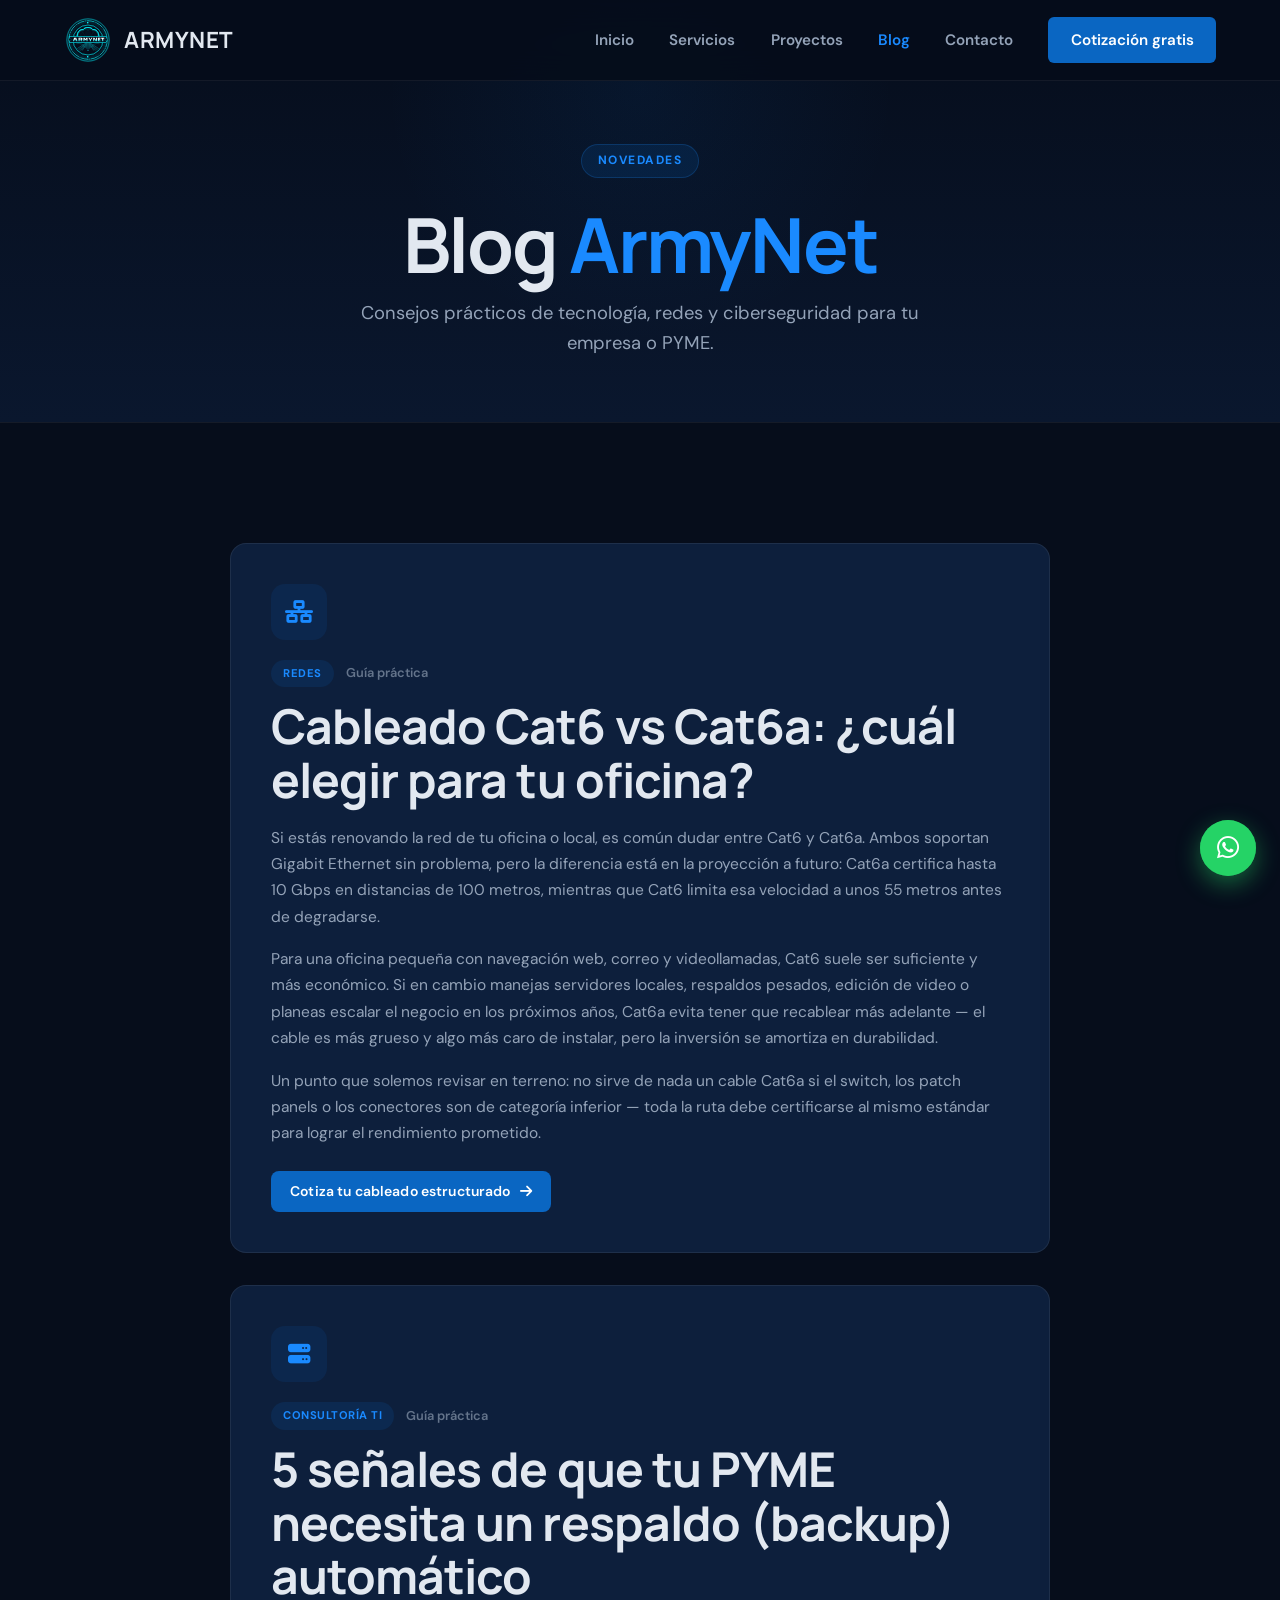
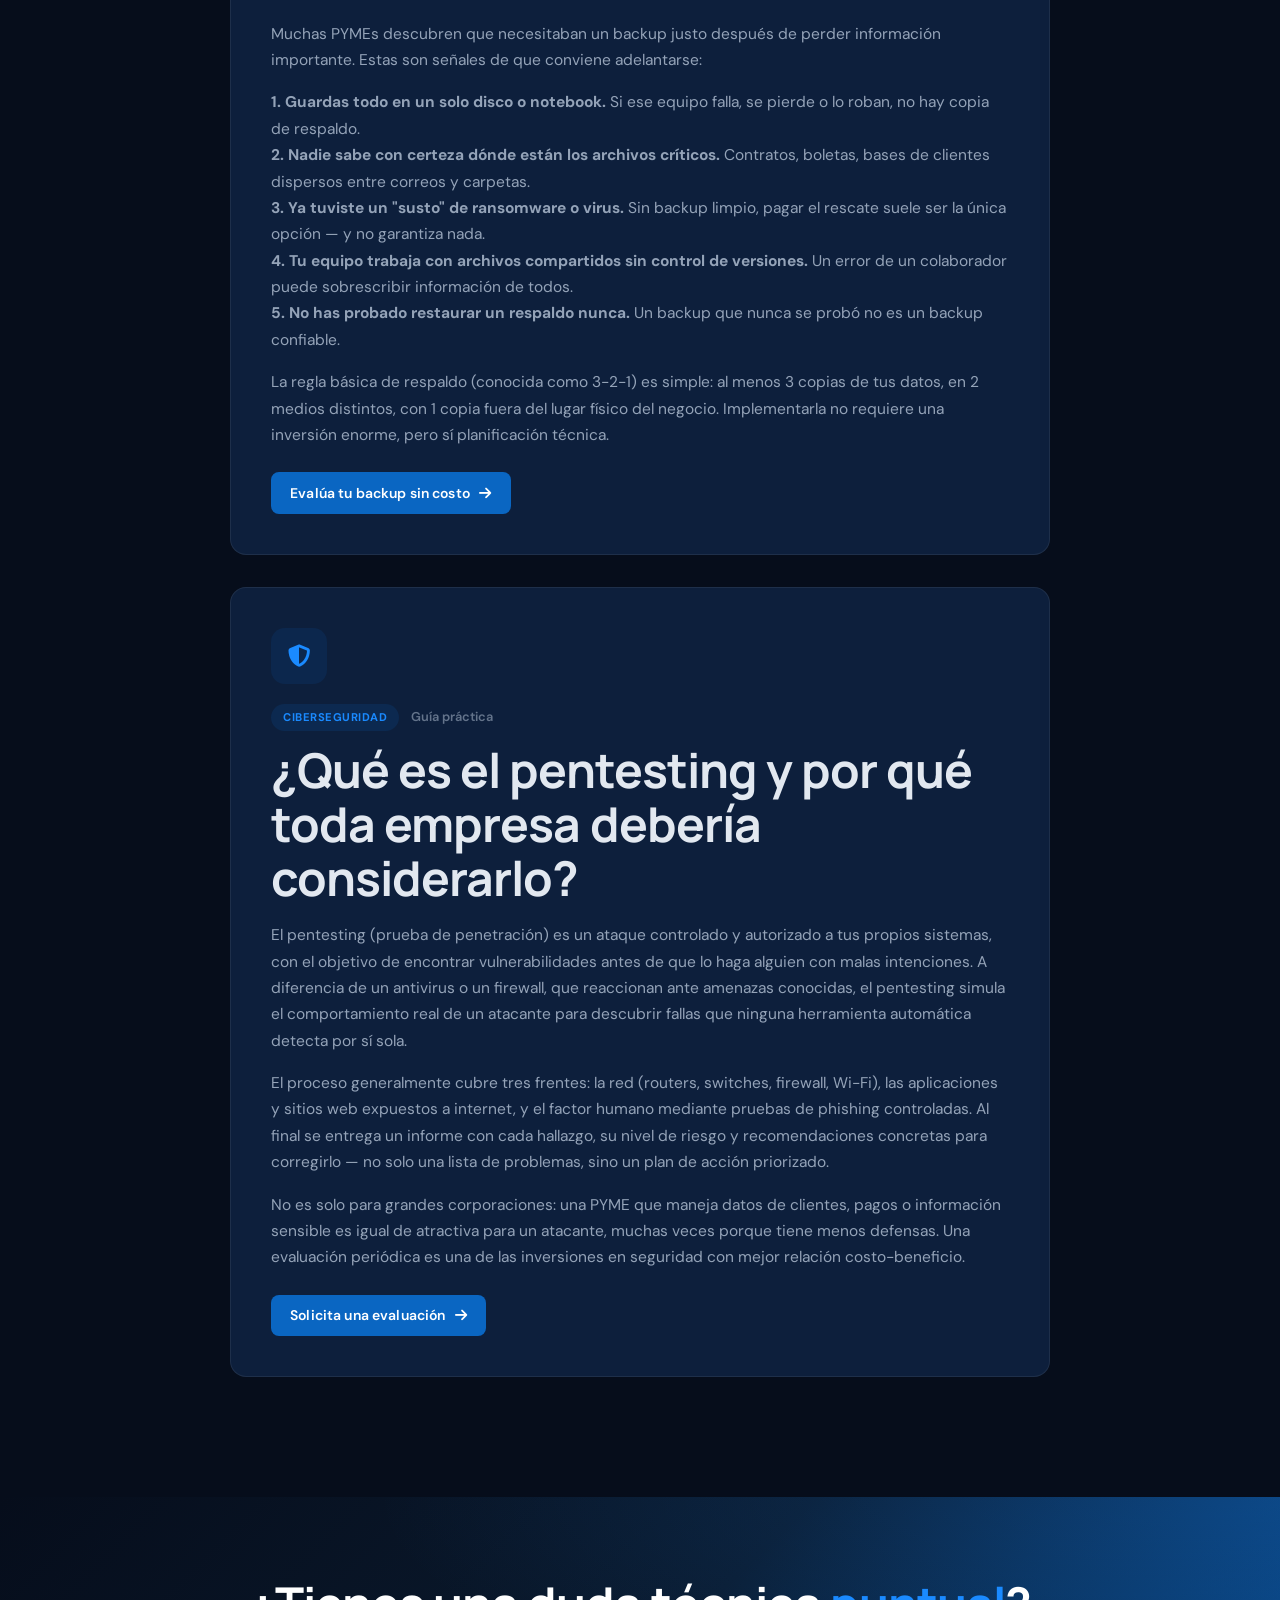
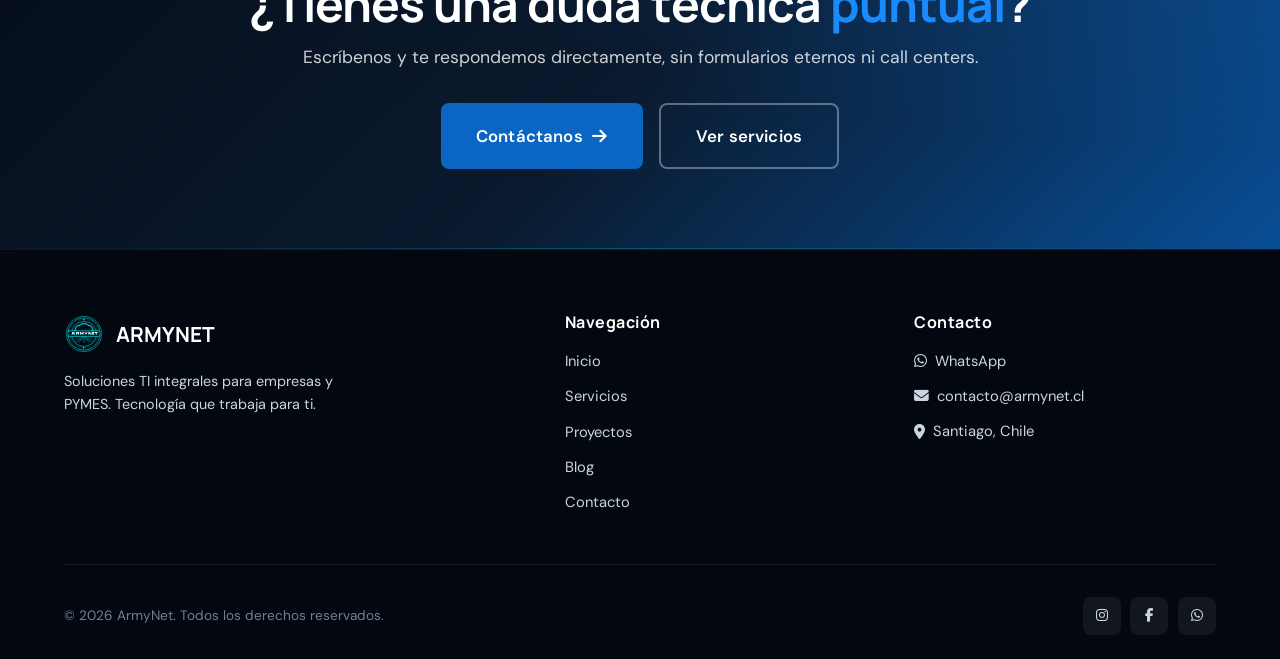
==== blog.html @ aa9eb94a "Add files via upload" ====
<!DOCTYPE html>
<html lang="es">
<head>
  <meta charset="UTF-8">
  <meta name="viewport" content="width=device-width,initial-scale=1">
  <meta name="description" content="Blog de ArmyNet: consejos prácticos de redes, ciberseguridad, mantención TI y tecnología para empresas y PYMEs en Chile.">
  <title>Blog | ArmyNet</title>
  <link rel="preconnect" href="https://fonts.googleapis.com">
  <link href="https://fonts.googleapis.com/css2?family=Manrope:wght@500;600;700;800&family=DM+Sans:wght@400;500;600;700&display=swap" rel="stylesheet">
  <link rel="stylesheet" href="https://cdnjs.cloudflare.com/ajax/libs/font-awesome/6.5.0/css/all.min.css">
  <link rel="stylesheet" href="styles.css">
  <link rel="manifest" href="manifest.json">
  <link rel="icon" type="image/x-icon" href="assets/ico/armynet_favicon.ico">
  <link rel="icon" type="image/png" sizes="32x32" href="assets/ico/armynet_favicon_32x32.png">
  <link rel="apple-touch-icon" sizes="180x180" href="assets/ico/armynet_apple_touch_icon.png">
  <meta name="theme-color" content="#0b172d">
  <script type="application/ld+json">
  {
    "@context": "https://schema.org",
    "@type": "ProfessionalService",
    "name": "ArmyNet SpA",
    "image": "https://armynet.cl/assets/ico/armynet_pwa_512x512.png",
    "logo": "https://armynet.cl/assets/ico/armynet_pwa_512x512.png",
    "url": "https://armynet.cl/",
    "telephone": "+56985111137",
    "email": "contacto@armynet.cl",
    "description": "Soluciones TI integrales para empresas y PYMES: ciberseguridad, redes e infraestructura, CCTV y domotica, mantencion TI, armado de PC, audiovisual, diseno web y consultoria TI.",
    "address": {
      "@type": "PostalAddress",
      "addressLocality": "Santiago",
      "addressCountry": "CL"
    },
    "areaServed": {
      "@type": "Country",
      "name": "Chile"
    },
    "sameAs": [
      "https://www.instagram.com/armynet.cl/",
      "https://www.facebook.com/armynet.cl"
    ],
    "openingHoursSpecification": [
      {
        "@type": "OpeningHoursSpecification",
        "dayOfWeek": ["Monday","Tuesday","Wednesday","Thursday","Friday"],
        "opens": "09:00",
        "closes": "17:00"
      },
      {
        "@type": "OpeningHoursSpecification",
        "dayOfWeek": ["Saturday"],
        "opens": "10:00",
        "closes": "16:00"
      }
    ]
  }
  </script>
</head>
<body>

<nav id="navbar">
  <div class="container nav-inner">
    <a href="index.html" class="nav-logo">
      <img id="logoImg" src="armynet_icono.svg" alt="ArmyNet" style="height:48px;width:auto;">
      <span>ARMY<span class="accent">NET</span></span>
    </a>
    <div class="nav-links">
      <a href="index.html">Inicio</a>
      <a href="servicios.html">Servicios</a>
      <a href="proyectos.html">Proyectos</a>
      <a href="blog.html">Blog</a>
      <a href="contacto.html">Contacto</a>
      <a href="contacto.html" class="nav-cta">Cotización gratis</a>
    </div>
    <button class="hamburger" aria-label="Menú"><span></span><span></span><span></span></button>
  </div>
</nav>

<a id="wa-float" href="https://wa.me/56985111137?text=Hola%2C%20quiero%20informaci%C3%B3n." target="_blank" title="Escríbenos"><i class="fab fa-whatsapp"></i><span class="wa-tooltip">¿Necesitas ayuda? Escríbenos</span></a>

<div class="page-hero">
  <div class="container">
    <div class="tag">Novedades</div>
    <h1>Blog <span class="accent">ArmyNet</span></h1>
    <p>Consejos prácticos de tecnología, redes y ciberseguridad para tu empresa o PYME.</p>
  </div>
</div>

<section>
  <div class="container">
    <div class="blog-grid fade-up" id="blogList"></div>
  </div>
</section>

<section class="cta-band">
  <div class="container fade-up">
    <h2>¿Tienes una duda técnica <span class="accent">puntual</span>?</h2>
    <p>Escríbenos y te respondemos directamente, sin formularios eternos ni call centers.</p>
    <div class="btns">
      <a href="contacto.html" class="btn btn-primary btn-lg">Contáctanos <i class="fas fa-arrow-right"></i></a>
      <a href="servicios.html" class="btn btn-outline btn-lg">Ver servicios</a>
    </div>
  </div>
</section>

<footer>
  <div class="container">
    <div class="footer-inner">
      <div>
        <div class="footer-logo"><img src="armynet_icono.svg" alt="ArmyNet" style="height:40px;width:auto;"><span>ARMY<span class="accent">NET</span></span></div>
        <p class="footer-desc">Soluciones TI integrales para empresas y PYMES. Tecnología que trabaja para ti.</p>
      </div>
      <div class="footer-col">
        <h4>Navegación</h4>
        <ul>
          <li><a href="index.html">Inicio</a></li>
          <li><a href="servicios.html">Servicios</a></li>
          <li><a href="proyectos.html">Proyectos</a></li>
          <li><a href="blog.html">Blog</a></li>
          <li><a href="contacto.html">Contacto</a></li>
        </ul>
      </div>
      <div class="footer-col">
        <h4>Contacto</h4>
        <ul>
          <li><a href="https://wa.me/56985111137?text=Hola%2C%20quiero%20informaci%C3%B3n%20sobre%20ArmyNet." target="_blank"><i class="fab fa-whatsapp"></i> WhatsApp</a></li>
          <li><a href="mailto:contacto@armynet.cl"><i class="fas fa-envelope"></i> contacto@armynet.cl</a></li>
          <li><span><i class="fas fa-location-dot"></i> Santiago, Chile</span></li>
        </ul>
      </div>
    </div>
    <div class="footer-bottom">
      <span>&copy; 2026 ArmyNet. Todos los derechos reservados.</span>
      <div class="social-links">
        <a href="https://www.instagram.com/armynet.cl/" target="_blank" title="Instagram"><i class="fab fa-instagram"></i></a>
        <a href="https://www.facebook.com/armynet.cl" target="_blank" title="Facebook"><i class="fab fa-facebook-f"></i></a>
        <a href="https://wa.me/56985111137?text=Hola%2C%20quiero%20informaci%C3%B3n%20sobre%20ArmyNet." target="_blank" title="WhatsApp"><i class="fab fa-whatsapp"></i></a>
      </div>
    </div>
  </div>
</footer>

<script src="posts.js"></script>
<script src="script.js"></script>
</body>
</html>
---- styles.css ----
/* ===== VARIABLES & RESET ===== */
:root {
  --blue: #0A66C2;
  --blue-dark: #084e96;
  --blue-light: #1a8aff;
  --cyan: #0cf1f9;
  --cyan-glow: rgba(12,241,249,0.1);
  --navy: #0a1a2e;
  --navy-light: #1a2942;

  /* Fondos dark */
  --bg-main:    #060d1b;
  --bg-surface: #0a172e;
  --bg-card:    #0d1f3c;
  --bg-elevated:#122040;

  /* Texto */
  --text-primary:   #e2e8f0;
  --text-secondary: #94a3b8;
  --text-muted:     #64748b;

  /* Mantener para compatibilidad footer/cta */
  --gray-900: #1a2332;
  --gray-700: #4a5568;
  --gray-500: #718096;
  --gray-300: #cbd5e0;
  --gray-200: #e2e8f0;
  --gray-100: #f5f7fa;
  --white: #ffffff;

  --success: #25D366;
  --error: #e53e3e;
  --font-head: 'Manrope', sans-serif;
  --font-body: 'DM Sans', sans-serif;
  --ease-premium: cubic-bezier(.16,1,.3,1);
  --shadow-sm: 0 1px 4px rgba(0,0,0,.25);
  --shadow:    0 4px 16px rgba(0,0,0,.35);
  --shadow-lg: 0 10px 40px rgba(0,0,0,.45);
  --radius:    8px;
  --radius-lg: 16px;
  --transition: .35s var(--ease-premium);
}

*,*::before,*::after{box-sizing:border-box;margin:0;padding:0}
html{scroll-behavior:smooth}
body{font-family:var(--font-body);background:var(--bg-main);color:var(--text-primary);line-height:1.6;-webkit-font-smoothing:antialiased;overflow-x:hidden}
img{max-width:100%;display:block}
a{color:inherit;text-decoration:none}
ul{list-style:none}

/* ===== TYPOGRAPHY ===== */
h1,h2,h3,h4{font-family:var(--font-head);font-weight:700;line-height:1.12;letter-spacing:-.02em;color:var(--text-primary)}
h1{font-size:clamp(2.5rem,6vw,4.75rem);letter-spacing:-.03em}
h2{font-size:clamp(2rem,4vw,3rem);letter-spacing:-.02em}
h3{font-size:clamp(1.3rem,2.5vw,1.75rem)}
h4{font-size:1.15rem}
.accent{color:var(--blue-light)}
.tag{display:inline-block;background:rgba(10,102,194,.15);color:var(--blue-light);font-size:.75rem;font-weight:700;letter-spacing:1.5px;text-transform:uppercase;padding:.4rem 1rem;border-radius:100px;margin-bottom:1.5rem;font-family:var(--font-body);border:1px solid rgba(26,138,255,.2)}

/* ===== LAYOUT ===== */
.container{max-width:1200px;margin:0 auto;padding:0 1.5rem}
section{padding:7.5rem 0}
.grid-2{display:grid;grid-template-columns:repeat(2,1fr);gap:2rem}
.grid-3{display:grid;grid-template-columns:repeat(3,1fr);gap:2rem}
.bg-light{background:var(--bg-surface)}

/* ===== NAVBAR ===== */
#navbar{position:fixed;top:0;left:0;right:0;z-index:1000;padding:1rem 0;background:rgba(6,13,27,.95);backdrop-filter:blur(16px);border-bottom:1px solid rgba(255,255,255,.06);transition:all var(--transition)}
#navbar.scrolled{box-shadow:0 2px 20px rgba(0,0,0,.5);border-bottom-color:rgba(26,138,255,.15)}
.nav-inner{display:flex;align-items:center;justify-content:space-between}
.nav-logo{display:flex;align-items:center;gap:.75rem}
.nav-logo img{height:40px;width:auto;border-radius:6px}
.nav-logo span{font-family:var(--font-head);font-size:1.4rem;font-weight:700;letter-spacing:.5px;color:var(--text-primary)}
.nav-links{display:flex;gap:2.2rem;align-items:center}
.nav-links a{font-size:.95rem;font-weight:600;color:var(--text-secondary);transition:color var(--transition)}
.nav-links a:hover,.nav-links a.active{color:var(--blue-light)}
.nav-cta{background:var(--blue);color:var(--white)!important;padding:.65rem 1.4rem;border-radius:6px;transition:all var(--transition)}
.nav-cta:hover{background:var(--blue-dark)!important;color:var(--white)!important;transform:translateY(-1px);box-shadow:0 4px 16px rgba(10,102,194,.45)}
.hamburger{display:none;flex-direction:column;gap:5px;cursor:pointer;background:none;border:none;padding:.3rem}
.hamburger span{width:24px;height:2px;background:var(--text-primary);display:block;transition:var(--transition)}

/* ===== BUTTONS ===== */
.btn{display:inline-flex;align-items:center;gap:.6rem;padding:.95rem 1.9rem;border-radius:8px;font-family:var(--font-body);font-weight:600;font-size:.95rem;letter-spacing:.01em;cursor:pointer;border:none;transition:transform var(--transition),box-shadow var(--transition),background var(--transition),border-color var(--transition),color var(--transition);white-space:nowrap;text-align:center;justify-content:center}
.btn-primary{background:var(--blue);color:var(--white)}
.btn-primary:hover{background:var(--blue-dark);transform:translateY(-3px) scale(1.015);box-shadow:0 14px 32px rgba(10,102,194,.4)}
.btn-outline{background:transparent;color:var(--text-primary);border:2px solid rgba(255,255,255,.2)}
.btn-outline:hover{border-color:var(--blue-light);color:var(--blue-light);background:rgba(10,102,194,.1);transform:translateY(-2px)}
.btn-wa{background:var(--success);color:var(--white)}
.btn-wa:hover{background:#1ebe5c;transform:translateY(-2px);box-shadow:0 8px 24px rgba(37,211,102,.3)}
.btn-sm{padding:.6rem 1.2rem;font-size:.875rem}
.btn-lg{padding:1.1rem 2.2rem;font-size:1.05rem}

/* ===== FLOATING WA ===== */
#wa-float{position:fixed;bottom:1.5rem;right:1.5rem;z-index:999;width:56px;height:56px;background:var(--success);border-radius:50%;display:flex;align-items:center;justify-content:center;box-shadow:0 8px 24px rgba(37,211,102,.45);transition:transform var(--transition)}
#wa-float i{font-size:1.6rem;color:#fff}
#wa-float:hover{transform:scale(1.1)}
.wa-tooltip{position:absolute;right:70px;top:50%;transform:translateY(-50%) translateX(8px);background:#111827;color:#fff;padding:.6rem 1rem;border-radius:8px;font-size:.85rem;font-weight:600;white-space:nowrap;opacity:0;pointer-events:none;transition:opacity .3s ease,transform .3s ease;box-shadow:var(--shadow-lg)}
.wa-tooltip::after{content:'';position:absolute;left:100%;top:50%;transform:translateY(-50%);border:6px solid transparent;border-left-color:#111827}
#wa-float:hover .wa-tooltip,#wa-float.show-tooltip .wa-tooltip{opacity:1;transform:translateY(-50%) translateX(0)}
@media(max-width:600px){.wa-tooltip{display:none}}
#wa-float::after{content:'';position:absolute;inset:0;border-radius:50%;background:var(--success);opacity:.55;animation:wa-pulse 2.4s ease-out infinite}
#wa-float i{position:relative;z-index:1}
@keyframes wa-pulse{0%{transform:scale(1);opacity:.5}100%{transform:scale(1.9);opacity:0}}

/* ===== HERO ===== */
.hero{min-height:90vh;display:flex;align-items:center;padding-top:120px;padding-bottom:60px;background:linear-gradient(180deg,var(--bg-main) 0%,var(--bg-surface) 100%);position:relative;overflow:hidden}
.hero::before{content:'';position:absolute;top:-30%;right:-20%;width:70%;height:120%;background:radial-gradient(circle,rgba(10,102,194,.15) 0%,transparent 60%);pointer-events:none}
.hero::after{content:'';position:absolute;bottom:-10%;left:-5%;width:50%;height:80%;background:radial-gradient(circle,rgba(12,241,249,.05) 0%,transparent 60%);pointer-events:none}
.hero-content{position:relative;z-index:1;max-width:820px}
.hero-eyebrow{display:inline-flex;align-items:center;gap:.5rem;margin-bottom:2rem;color:var(--blue-light);font-size:.78rem;font-weight:600;letter-spacing:.12em;text-transform:uppercase;background:rgba(10,102,194,.12);padding:.5rem 1.1rem;border-radius:100px;border:1px solid rgba(26,138,255,.25)}
.hero h1{margin-bottom:1.5rem}
.hero p.subtitle{font-size:1.2rem;color:var(--text-secondary);margin:0 0 2.5rem;max-width:640px;line-height:1.6}
.hero-btns{display:flex;gap:1rem;flex-wrap:wrap}
.hero-stats{display:flex;gap:4rem;margin-top:5.5rem;padding-top:3rem;border-top:1px solid rgba(255,255,255,.08);flex-wrap:wrap}
.stat-item .num{font-family:var(--font-head);font-size:3rem;font-weight:700;color:var(--blue-light);line-height:1}
.stat-item .label{font-size:.9rem;color:var(--text-muted);margin-top:.4rem;font-weight:500}

/* ===== SECTION HEADERS ===== */
.section-header{text-align:center;margin-bottom:4.5rem;max-width:680px;margin-left:auto;margin-right:auto}
.section-header h2{margin-bottom:1rem}
.section-header p{color:var(--text-secondary);font-size:1.1rem;line-height:1.6}

/* ===== SERVICE CARDS ===== */
.service-card{background:var(--bg-card);border:1px solid rgba(255,255,255,.07);border-radius:var(--radius-lg);padding:2.5rem 2rem;transition:transform var(--transition),border-color var(--transition),box-shadow var(--transition);position:relative;display:block;text-align:left}
.service-card:hover{border-color:rgba(26,138,255,.4);transform:translateY(-8px);box-shadow:0 20px 48px rgba(3,8,20,.45),0 0 0 1px rgba(26,138,255,.15)}
.service-icon{width:60px;height:60px;background:rgba(10,102,194,.12);border-radius:14px;display:flex;align-items:center;justify-content:center;margin-bottom:1.5rem;font-size:1.5rem;color:var(--blue-light);transition:all var(--transition)}
.service-card:hover .service-icon{background:var(--blue);color:var(--white)}
.service-card h3,.service-card h4{margin-bottom:.75rem;color:var(--text-primary)}
.service-card p{color:var(--text-secondary);font-size:.95rem;line-height:1.6}
.service-card .card-tag{font-size:.7rem;letter-spacing:1.5px;color:var(--blue-light);font-weight:700;text-transform:uppercase;margin-bottom:.75rem;display:block}

/* ===== WHY US ===== */
.why-grid{display:grid;grid-template-columns:repeat(3,1fr);gap:2rem}
.why-item{display:flex;gap:1.25rem;align-items:flex-start;background:var(--bg-card);border:1px solid rgba(255,255,255,.07);border-radius:var(--radius-lg);padding:1.75rem;transition:all var(--transition)}
.why-item:hover{box-shadow:0 8px 32px rgba(10,102,194,.18);border-color:rgba(26,138,255,.3)}
.why-icon{flex-shrink:0;width:48px;height:48px;border-radius:10px;background:rgba(10,102,194,.12);display:flex;align-items:center;justify-content:center;font-size:1.2rem;color:var(--blue-light)}
.why-item h4{margin-bottom:.4rem;color:var(--text-primary)}
.why-item p{font-size:.92rem;color:var(--text-secondary);line-height:1.55}

/* ===== CERTS ===== */
.cert-badges{display:flex;justify-content:center;gap:1.5rem;flex-wrap:wrap;margin-top:2rem}
.cert-badge{background:var(--bg-card);border:1px solid rgba(255,255,255,.1);border-radius:12px;padding:1.25rem 2rem;display:flex;align-items:center;gap:.75rem;font-weight:600;font-size:.95rem;color:var(--text-primary);box-shadow:var(--shadow-sm);transition:all var(--transition)}
.cert-badge:hover{border-color:var(--blue);box-shadow:var(--shadow);transform:translateY(-2px)}
.cert-badge i{font-size:1.4rem;color:var(--blue-light)}

/* ===== PAGE HERO ===== */
.page-hero{background:linear-gradient(180deg,var(--bg-main) 0%,var(--bg-surface) 100%);padding:9rem 0 4rem;text-align:center;border-bottom:1px solid rgba(255,255,255,.06);position:relative;overflow:hidden}
.page-hero::before{content:'';position:absolute;top:-50%;left:50%;transform:translateX(-50%);width:600px;height:600px;background:radial-gradient(circle,rgba(10,102,194,.14) 0%,transparent 60%);opacity:.6;pointer-events:none}
.page-hero .container{position:relative;z-index:1}
.page-hero h1{margin-bottom:.75rem}
.page-hero p{color:var(--text-secondary);font-size:1.15rem;max-width:600px;margin:0 auto}

/* ===== SERVICE DETAIL ===== */
.service-detail{background:var(--bg-card);border:1px solid rgba(255,255,255,.07);border-radius:var(--radius-lg);padding:2.5rem;margin-bottom:1.5rem;transition:all var(--transition)}
.service-detail:hover{box-shadow:0 8px 32px rgba(10,102,194,.18);border-color:rgba(26,138,255,.3)}
.service-detail-header{display:flex;align-items:center;gap:1.5rem;margin-bottom:1.5rem;flex-wrap:wrap}
.service-detail-icon{width:64px;height:64px;background:rgba(10,102,194,.12);border-radius:14px;display:flex;align-items:center;justify-content:center;font-size:1.7rem;color:var(--blue-light);flex-shrink:0}
.service-detail h3{margin-bottom:.25rem}
.service-detail .sub{color:var(--text-secondary);font-size:.95rem}
.service-bullets{margin:1.25rem 0 1.75rem}
.service-bullets li{display:flex;gap:.75rem;align-items:flex-start;padding:.65rem 0;border-bottom:1px solid rgba(255,255,255,.06);font-size:.95rem;color:var(--text-primary)}
.service-bullets li:last-child{border-bottom:none}
.service-bullets li i{color:var(--blue-light);font-size:.75rem;margin-top:.4rem;flex-shrink:0}

/* ===== PROJECTS ===== */
.project-card{background:var(--bg-card);border:1px solid rgba(255,255,255,.07);border-radius:var(--radius-lg);overflow:hidden;transition:all var(--transition);display:flex;flex-direction:column}
.project-card:hover{transform:translateY(-6px);box-shadow:0 12px 40px rgba(10,102,194,.25);border-color:rgba(26,138,255,.4)}
.project-img{height:200px;display:flex;align-items:center;justify-content:center;position:relative;flex-shrink:0}
.project-img i{font-size:3rem;color:rgba(255,255,255,.9);z-index:1}
.project-body{padding:1.75rem;flex:1;display:flex;flex-direction:column}
.project-tags{display:flex;gap:.5rem;flex-wrap:wrap;margin-bottom:.75rem}
.ptag{background:rgba(10,102,194,.15);color:var(--blue-light);font-size:.7rem;padding:.3rem .75rem;border-radius:100px;font-weight:700;letter-spacing:.5px;text-transform:uppercase}
.project-body h3{margin-bottom:.5rem}
.project-body p{color:var(--text-secondary);font-size:.95rem;flex:1}
.project-results{margin-top:1.25rem;padding-top:1.25rem;border-top:1px solid rgba(255,255,255,.07)}
.project-results li{display:flex;align-items:center;gap:.5rem;font-size:.9rem;color:var(--text-primary);padding:.3rem 0}
.project-results li i{color:var(--success);font-size:.8rem;flex-shrink:0}

/* ===== CONTACT CARDS ===== */
.contact-card{background:var(--bg-card);border:1px solid rgba(255,255,255,.07);border-radius:var(--radius-lg);padding:2.5rem;text-align:center;transition:all var(--transition);height:100%}
.contact-card:hover{box-shadow:0 8px 32px rgba(10,102,194,.18);border-color:rgba(26,138,255,.3)}
.contact-icon{width:70px;height:70px;border-radius:50%;margin:0 auto 1.5rem;display:flex;align-items:center;justify-content:center;font-size:1.8rem}
.contact-icon.wa-icon{background:rgba(37,211,102,.12);color:var(--success)}
.contact-icon.mail-icon{background:rgba(10,102,194,.12);color:var(--blue-light)}
.contact-card h3{margin-bottom:.5rem}
.contact-card p{color:var(--text-secondary);margin-bottom:1.5rem;font-size:.95rem}
.contact-info-strip{background:var(--bg-card);border:1px solid rgba(255,255,255,.07);border-radius:var(--radius-lg);padding:2rem;display:flex;justify-content:center;gap:3rem;margin-top:3rem;flex-wrap:wrap}
.info-item{display:flex;align-items:center;gap:1rem}
.info-item i{font-size:1.2rem;color:var(--blue-light)}
.info-item span{color:var(--text-muted);font-size:.85rem;display:block}
.info-item strong{font-size:.98rem;color:var(--text-primary)}

/* ===== CONTACT FORM ===== */
.contact-form-wrapper{background:var(--bg-card);border:1px solid rgba(255,255,255,.07);border-radius:var(--radius-lg);padding:2.5rem;box-shadow:var(--shadow)}
.contact-form-wrapper h3{margin-bottom:.5rem}
.contact-form-wrapper .form-sub{color:var(--text-secondary);margin-bottom:2rem;font-size:.95rem}
.contact-form{display:grid;gap:1.25rem}
.form-group{display:flex;flex-direction:column}
.form-group label{font-size:.875rem;font-weight:600;color:var(--text-primary);margin-bottom:.5rem}
.form-group input,.form-group select,.form-group textarea{width:100%;padding:.85rem 1rem;border:1.5px solid rgba(255,255,255,.1);border-radius:var(--radius);font-family:var(--font-body);font-size:.95rem;color:var(--text-primary);background:rgba(6,13,27,.8);transition:all var(--transition)}
.form-group input:focus,.form-group select:focus,.form-group textarea:focus{outline:none;border-color:var(--blue);box-shadow:0 0 0 3px rgba(10,102,194,.15);background:var(--bg-card)}
.form-group input::placeholder,.form-group textarea::placeholder{color:var(--text-muted)}
.form-group select option{background:var(--bg-card);color:var(--text-primary)}
.form-group textarea{resize:vertical;min-height:140px;font-family:var(--font-body)}
.form-row{display:grid;grid-template-columns:1fr 1fr;gap:1rem}
.form-submit{margin-top:.5rem}
.form-note{font-size:.85rem;color:var(--text-muted);margin-top:.75rem;text-align:center}
.form-status{padding:1rem 1.25rem;border-radius:var(--radius);margin-top:1rem;display:none;font-size:.95rem}
.form-status.success{background:rgba(37,211,102,.1);color:#4ade80;border:1px solid rgba(37,211,102,.3);display:block}
.form-status.error{background:rgba(229,62,62,.08);color:#fc8181;border:1px solid rgba(229,62,62,.25);display:block}

/* ===== CTA BAND ===== */
.cta-band{background:linear-gradient(135deg,#060d1b 0%,var(--navy) 50%,var(--blue-dark) 100%);color:var(--white);padding:5rem 0;text-align:center;position:relative;overflow:hidden}
.cta-band::before{content:'';position:absolute;inset:0;background:radial-gradient(ellipse at top right,rgba(26,138,255,.2) 0%,transparent 50%);pointer-events:none}
.cta-band::after{content:'';position:absolute;bottom:0;left:0;right:0;height:1px;background:linear-gradient(90deg,transparent,rgba(12,241,249,.25),transparent)}
.cta-band .container{position:relative;z-index:1}
.cta-band h2{color:var(--white);margin-bottom:.75rem}
.cta-band h2 .accent{color:var(--blue-light)}
.cta-band p{color:rgba(255,255,255,.8);margin-bottom:2rem;font-size:1.1rem}
.cta-band .btns{display:flex;gap:1rem;justify-content:center;flex-wrap:wrap}
.cta-band .btn-outline{color:var(--white);border-color:rgba(255,255,255,.35)}
.cta-band .btn-outline:hover{background:rgba(255,255,255,.1);border-color:var(--white);color:var(--white)}

/* ===== TRUST BAR ===== */
.trust-bar{background:var(--bg-surface);border-bottom:1px solid rgba(255,255,255,.06);padding:2rem 0}
.trust-bar-inner{display:flex;align-items:center;justify-content:center;gap:2.5rem;flex-wrap:wrap;color:var(--text-secondary);font-size:.92rem;font-weight:500}
.trust-bar-inner .trust-item{display:flex;align-items:center;gap:.6rem}
.trust-bar-inner i{color:var(--blue-light)}
.trust-bar-inner strong{color:var(--text-primary);font-weight:700}

/* ===== FOOTER ===== */
footer{background:#030810;color:var(--gray-300);padding:4rem 0 1.5rem;border-top:1px solid rgba(255,255,255,.06)}
footer h4{color:var(--white);margin-bottom:1rem;font-size:1rem;font-family:var(--font-head);letter-spacing:.5px}
.footer-inner{display:grid;grid-template-columns:1.5fr 1fr 1fr;gap:3rem;margin-bottom:2.5rem}
.footer-logo{display:flex;align-items:center;gap:.75rem;margin-bottom:1rem}
.footer-logo img{height:38px;border-radius:6px}
.footer-logo span{font-family:var(--font-head);font-size:1.3rem;font-weight:700;color:var(--white)}
footer p.footer-desc{color:var(--gray-300);font-size:.9rem;max-width:280px;line-height:1.6}
.footer-col ul li{margin-bottom:.6rem}
.footer-col ul li a{color:var(--gray-300);font-size:.92rem;transition:color var(--transition);display:inline-flex;align-items:center;gap:.5rem}
.footer-col ul li span{color:var(--gray-300);font-size:.92rem;display:inline-flex;align-items:center;gap:.5rem}
.footer-col ul li a:hover{color:var(--white)}
.footer-bottom{display:flex;justify-content:space-between;align-items:center;padding-top:2rem;border-top:1px solid rgba(255,255,255,.08);color:var(--gray-500);font-size:.85rem;flex-wrap:wrap;gap:1rem}
.social-links{display:flex;gap:.6rem}
.social-links a{width:38px;height:38px;border-radius:8px;background:rgba(255,255,255,.06);display:flex;align-items:center;justify-content:center;color:var(--gray-300);transition:all var(--transition)}
.social-links a:hover{background:var(--blue);color:var(--white);transform:translateY(-2px)}

/* ===== ANIMATIONS ===== */
.fade-up{opacity:0;transform:translateY(24px);transition:opacity .8s var(--ease-premium),transform .8s var(--ease-premium)}
.fade-up.visible{opacity:1;transform:translateY(0)}

/* ===== RESPONSIVE ===== */
@media(max-width:900px){
  .grid-3{grid-template-columns:repeat(2,1fr)}
  .why-grid{grid-template-columns:1fr}
  .footer-inner{grid-template-columns:1fr 1fr}
  section{padding:4rem 0}
  .hero-stats{gap:2.5rem}
}
@media(max-width:600px){
  .nav-links{display:none;flex-direction:column;position:absolute;top:100%;left:0;right:0;background:rgba(6,13,27,.98);padding:1.5rem;gap:1rem;border-bottom:1px solid rgba(255,255,255,.06);box-shadow:0 8px 32px rgba(0,0,0,.5)}
  .nav-links a{color:var(--text-secondary)}
  .nav-links.open{display:flex}
  .hamburger{display:flex}
  .grid-2,.grid-3{grid-template-columns:1fr}
  .hero{min-height:auto;padding-top:110px;padding-bottom:50px}
  .hero-stats{flex-wrap:wrap;gap:2rem}
  .stat-item .num{font-size:2.4rem}
  .contact-info-strip{flex-direction:column;gap:1.5rem}
  .footer-inner{grid-template-columns:1fr;gap:2rem}
  .footer-bottom{flex-direction:column;text-align:center}
  .form-row{grid-template-columns:1fr}
  .service-detail{padding:1.75rem}
  .contact-form-wrapper{padding:1.75rem}
  .cert-badge{font-size:.85rem;padding:1rem 1.4rem}
}

/* ===== BLOG ===== */
.blog-grid{display:grid;gap:2rem;max-width:820px;margin:0 auto}
.blog-card{background:var(--bg-card);border:1px solid rgba(255,255,255,.07);border-radius:var(--radius-lg);padding:2.5rem;transition:all var(--transition)}
.blog-card:hover{box-shadow:0 8px 32px rgba(10,102,194,.18);border-color:rgba(26,138,255,.3)}
.blog-card-icon{width:56px;height:56px;background:rgba(10,102,194,.12);border-radius:14px;display:flex;align-items:center;justify-content:center;font-size:1.4rem;color:var(--blue-light);margin-bottom:1.25rem}
.blog-meta{display:flex;align-items:center;gap:.75rem;margin-bottom:.75rem}
.blog-date{color:var(--text-muted);font-size:.8rem;font-weight:600}
.blog-card h2{margin-bottom:1.1rem}
.blog-card p{color:var(--text-secondary);font-size:.97rem;line-height:1.7;margin-bottom:1rem}
.blog-card .btn{margin-top:.5rem}
.blog-teaser-card{background:var(--bg-card);border:1px solid rgba(255,255,255,.07);border-radius:var(--radius-lg);padding:1.75rem;transition:all var(--transition);display:flex;flex-direction:column;gap:.75rem}
.blog-teaser-card:hover{border-color:rgba(26,138,255,.35);transform:translateY(-4px)}
.blog-teaser-card i{color:var(--blue-light);font-size:1.3rem}
.blog-teaser-card h4{color:var(--text-primary)}
.blog-teaser-card span{color:var(--blue-light);font-size:.85rem;font-weight:700}

/* ===== REDES SOCIALES SECTION ===== */
.social-card{background:rgba(14,31,61,.85);border:1px solid rgba(12,241,249,.12);border-radius:14px;padding:2.5rem 1.75rem;text-align:center;display:flex;flex-direction:column;align-items:center;gap:1rem;transition:transform .28s ease,border-color .28s ease,box-shadow .28s ease}
.social-card:hover{border-color:rgba(12,241,249,.35);transform:translateY(-5px);box-shadow:0 12px 40px rgba(0,0,0,.35)}
.social-icon{width:76px;height:76px;border-radius:50%;display:flex;align-items:center;justify-content:center;font-size:2.1rem;flex-shrink:0}
.social-wa .social-icon{background:rgba(37,211,102,.12);color:#25D366;border:2px solid rgba(37,211,102,.3)}
.social-ig .social-icon{background:rgba(228,64,95,.12);color:#e4405f;border:2px solid rgba(228,64,95,.3)}
.social-fb .social-icon{background:rgba(24,119,242,.12);color:#1877f2;border:2px solid rgba(24,119,242,.3)}
.social-card h3{color:#fff;font-size:1.25rem;margin:0}
.social-card p{color:var(--text-secondary);font-size:.93rem;line-height:1.6;flex-grow:1;margin:0}
.btn-wa{background:#25D366;color:#fff;border:none}
.btn-wa:hover{background:#1da851;color:#fff;transform:translateY(-2px)}
.btn-ig{background:linear-gradient(135deg,#f09433 0%,#dc2743 50%,#bc1888 100%);color:#fff;border:none}
.btn-ig:hover{opacity:.88;color:#fff;transform:translateY(-2px)}
.btn-fb{background:#1877f2;color:#fff;border:none}
.btn-fb:hover{background:#1463cc;color:#fff;transform:translateY(-2px)}

/* ===== REFINAMIENTO: accesibilidad de movimiento y foco ===== */
@media (prefers-reduced-motion: reduce) {
  *, *::before, *::after {
    animation-duration: .01ms !important;
    animation-iteration-count: 1 !important;
    transition-duration: .01ms !important;
    scroll-behavior: auto !important;
  }
  .fade-up{opacity:1;transform:none}
}

:focus-visible{outline:2px solid var(--blue-light);outline-offset:3px;border-radius:4px}
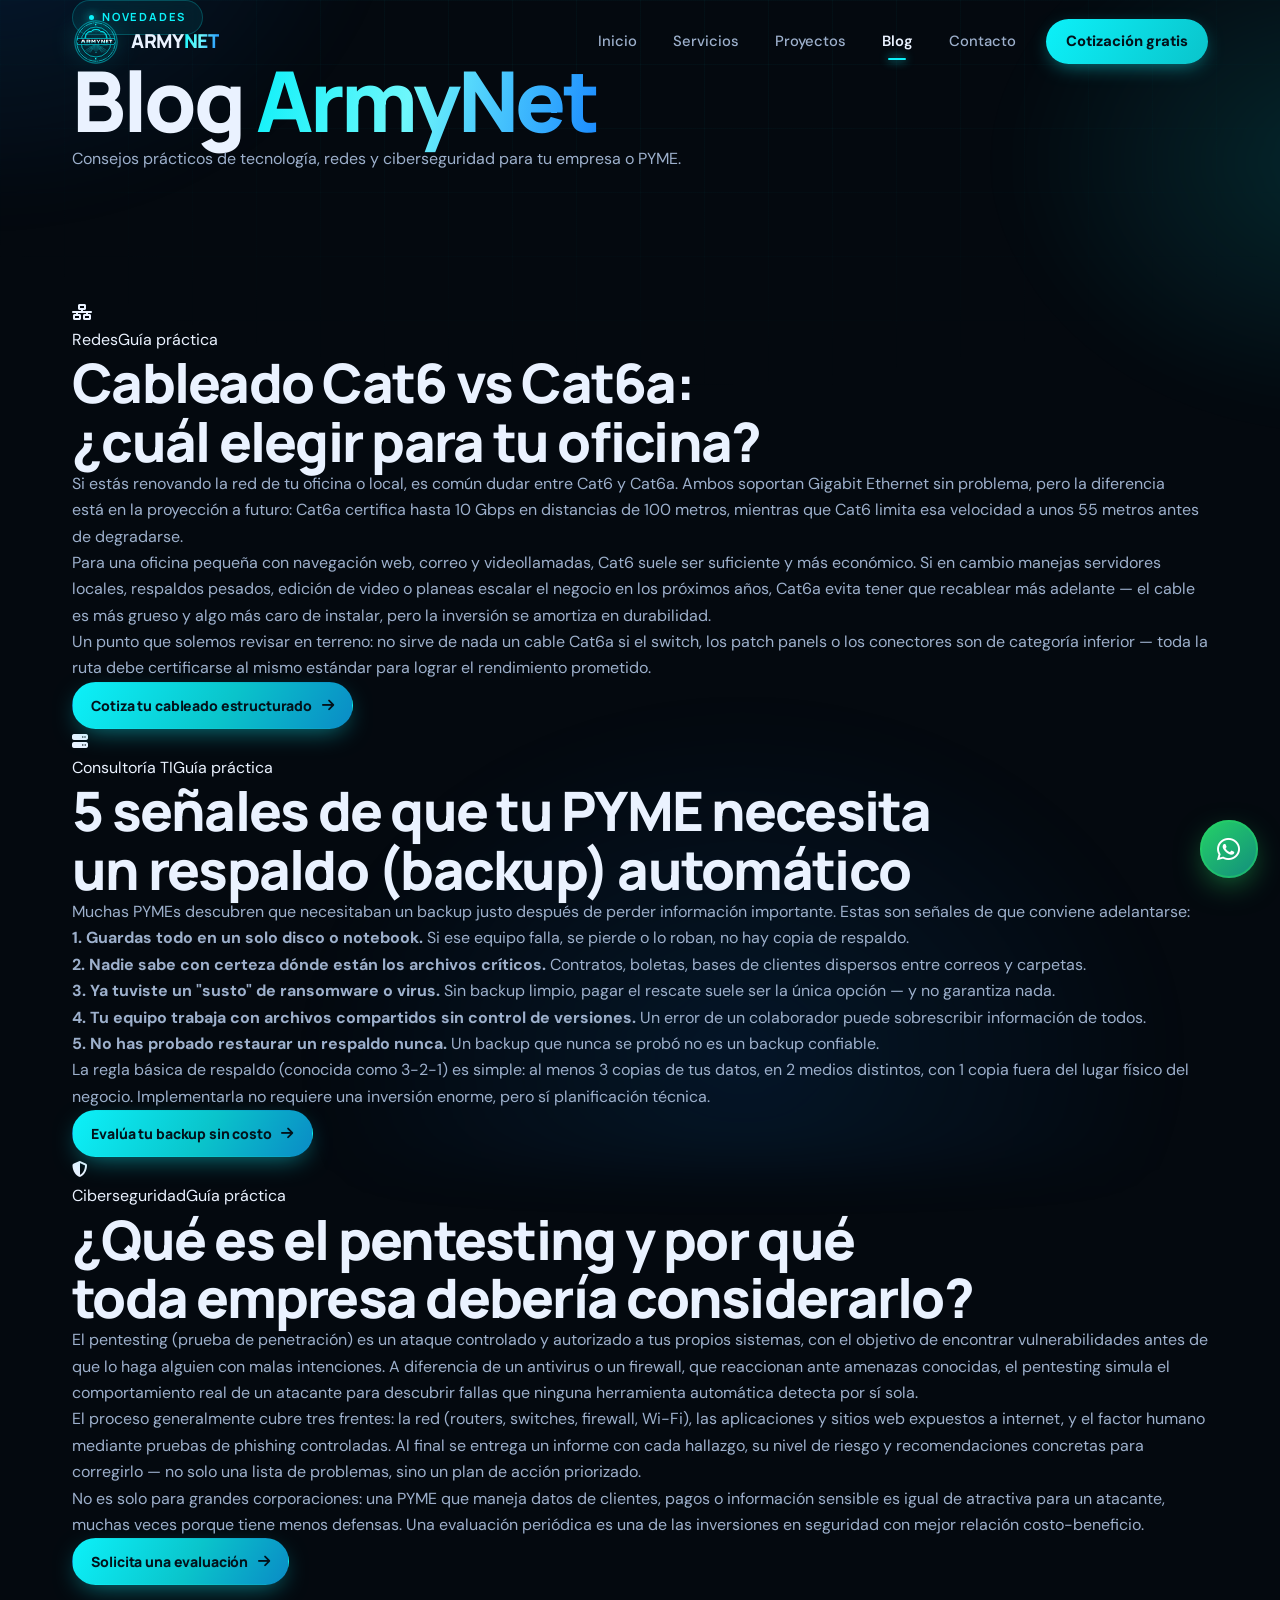
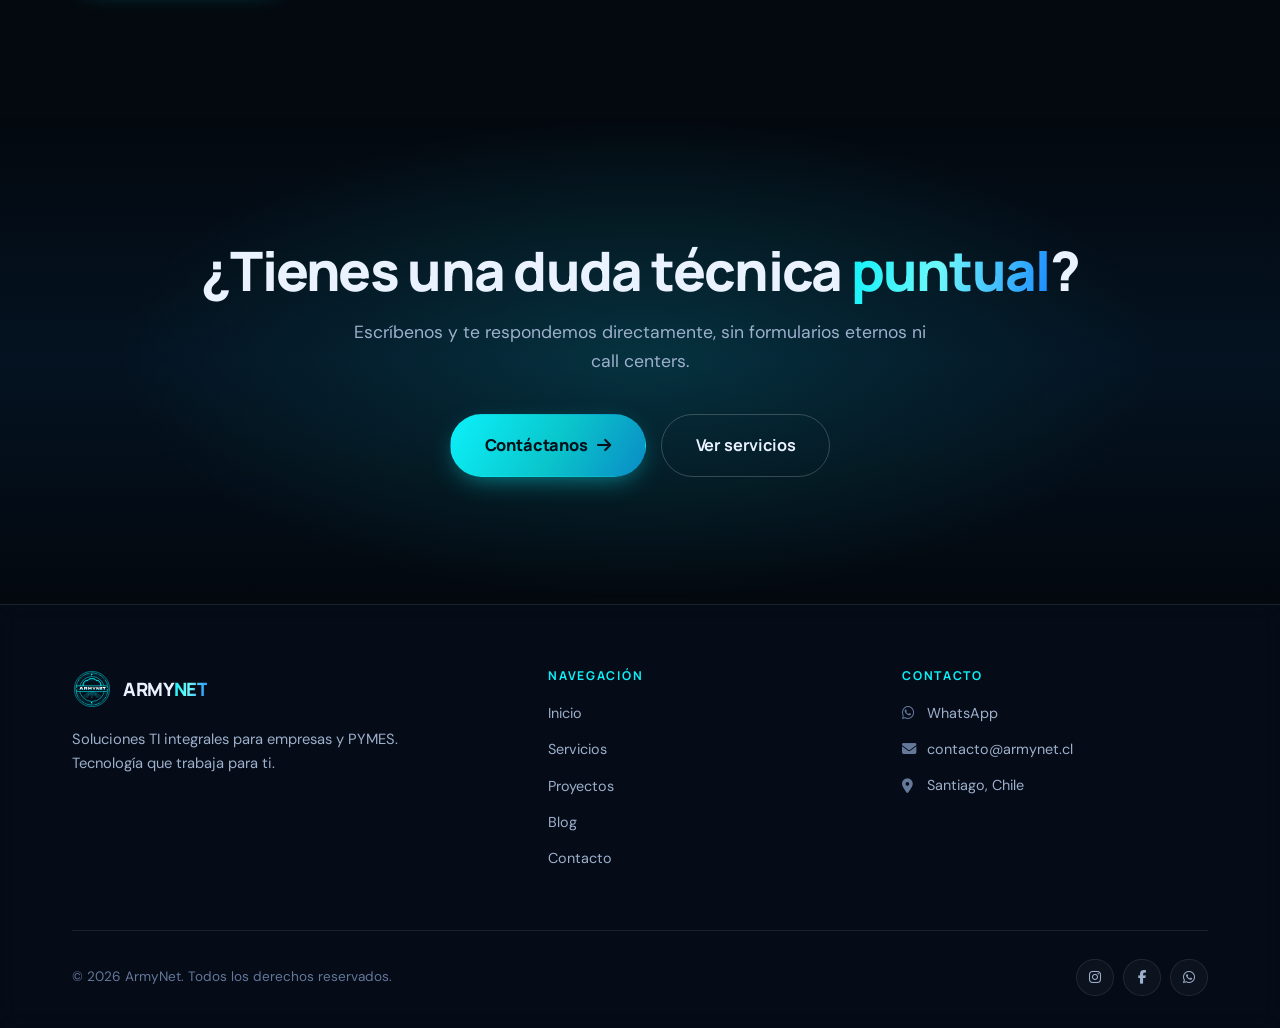
==== commit d975bd02: "web: rediseno completo del front-end v3.0 - Paleta unificada a la corporativa canonica: NAVY #0B172D" ====
--- a/blog.html
+++ b/blog.html
@@ -63,7 +63,7 @@
       <img id="logoImg" src="armynet_icono.svg" alt="ArmyNet" style="height:48px;width:auto;">
       <span>ARMY<span class="accent">NET</span></span>
     </a>
-    <div class="nav-links">
+    <div class="nav-links" id="nav-links">
       <a href="index.html">Inicio</a>
       <a href="servicios.html">Servicios</a>
       <a href="proyectos.html">Proyectos</a>
@@ -71,7 +71,7 @@
       <a href="contacto.html">Contacto</a>
       <a href="contacto.html" class="nav-cta">Cotización gratis</a>
     </div>
-    <button class="hamburger" aria-label="Menú"><span></span><span></span><span></span></button>
+    <button class="hamburger" aria-label="Menú" aria-expanded="false" aria-controls="nav-links"><span></span><span></span><span></span></button>
   </div>
 </nav>
 
@@ -141,5 +141,6 @@
 
 <script src="posts.js"></script>
 <script src="script.js"></script>
+<script src="effects.js" defer></script>
 </body>
 </html>
--- a/styles.css
+++ b/styles.css
@@ -1,321 +1,635 @@
-/* ===== VARIABLES & RESET ===== */
+/* =========================================================================
+   ArmyNet SpA — Sistema visual v3.0  ·  3 septiembre 2026
+   Paleta corporativa unificada: NAVY #0B172D · CYAN #0CF1F9 · BLUE #0A66C2
+   (fuente canonica: skill armynet-cotizacion, REGISTRO 021)
+   ========================================================================= */
+
 :root {
-  --blue: #0A66C2;
-  --blue-dark: #084e96;
-  --blue-light: #1a8aff;
-  --cyan: #0cf1f9;
-  --cyan-glow: rgba(12,241,249,0.1);
-  --navy: #0a1a2e;
-  --navy-light: #1a2942;
-
-  /* Fondos dark */
-  --bg-main:    #060d1b;
-  --bg-surface: #0a172e;
-  --bg-card:    #0d1f3c;
-  --bg-elevated:#122040;
-
-  /* Texto */
-  --text-primary:   #e2e8f0;
-  --text-secondary: #94a3b8;
-  --text-muted:     #64748b;
-
-  /* Mantener para compatibilidad footer/cta */
-  --gray-900: #1a2332;
-  --gray-700: #4a5568;
-  --gray-500: #718096;
-  --gray-300: #cbd5e0;
-  --gray-200: #e2e8f0;
-  --gray-100: #f5f7fa;
-  --white: #ffffff;
-
-  --success: #25D366;
-  --error: #e53e3e;
-  --font-head: 'Manrope', sans-serif;
-  --font-body: 'DM Sans', sans-serif;
-  --ease-premium: cubic-bezier(.16,1,.3,1);
-  --shadow-sm: 0 1px 4px rgba(0,0,0,.25);
-  --shadow:    0 4px 16px rgba(0,0,0,.35);
-  --shadow-lg: 0 10px 40px rgba(0,0,0,.45);
-  --radius:    8px;
-  --radius-lg: 16px;
-  --transition: .35s var(--ease-premium);
-}
-
-*,*::before,*::after{box-sizing:border-box;margin:0;padding:0}
-html{scroll-behavior:smooth}
-body{font-family:var(--font-body);background:var(--bg-main);color:var(--text-primary);line-height:1.6;-webkit-font-smoothing:antialiased;overflow-x:hidden}
-img{max-width:100%;display:block}
-a{color:inherit;text-decoration:none}
-ul{list-style:none}
-
-/* ===== TYPOGRAPHY ===== */
-h1,h2,h3,h4{font-family:var(--font-head);font-weight:700;line-height:1.12;letter-spacing:-.02em;color:var(--text-primary)}
-h1{font-size:clamp(2.5rem,6vw,4.75rem);letter-spacing:-.03em}
-h2{font-size:clamp(2rem,4vw,3rem);letter-spacing:-.02em}
-h3{font-size:clamp(1.3rem,2.5vw,1.75rem)}
-h4{font-size:1.15rem}
-.accent{color:var(--blue-light)}
-.tag{display:inline-block;background:rgba(10,102,194,.15);color:var(--blue-light);font-size:.75rem;font-weight:700;letter-spacing:1.5px;text-transform:uppercase;padding:.4rem 1rem;border-radius:100px;margin-bottom:1.5rem;font-family:var(--font-body);border:1px solid rgba(26,138,255,.2)}
-
-/* ===== LAYOUT ===== */
-.container{max-width:1200px;margin:0 auto;padding:0 1.5rem}
-section{padding:7.5rem 0}
-.grid-2{display:grid;grid-template-columns:repeat(2,1fr);gap:2rem}
-.grid-3{display:grid;grid-template-columns:repeat(3,1fr);gap:2rem}
-.bg-light{background:var(--bg-surface)}
-
-/* ===== NAVBAR ===== */
-#navbar{position:fixed;top:0;left:0;right:0;z-index:1000;padding:1rem 0;background:rgba(6,13,27,.95);backdrop-filter:blur(16px);border-bottom:1px solid rgba(255,255,255,.06);transition:all var(--transition)}
-#navbar.scrolled{box-shadow:0 2px 20px rgba(0,0,0,.5);border-bottom-color:rgba(26,138,255,.15)}
-.nav-inner{display:flex;align-items:center;justify-content:space-between}
-.nav-logo{display:flex;align-items:center;gap:.75rem}
-.nav-logo img{height:40px;width:auto;border-radius:6px}
-.nav-logo span{font-family:var(--font-head);font-size:1.4rem;font-weight:700;letter-spacing:.5px;color:var(--text-primary)}
-.nav-links{display:flex;gap:2.2rem;align-items:center}
-.nav-links a{font-size:.95rem;font-weight:600;color:var(--text-secondary);transition:color var(--transition)}
-.nav-links a:hover,.nav-links a.active{color:var(--blue-light)}
-.nav-cta{background:var(--blue);color:var(--white)!important;padding:.65rem 1.4rem;border-radius:6px;transition:all var(--transition)}
-.nav-cta:hover{background:var(--blue-dark)!important;color:var(--white)!important;transform:translateY(-1px);box-shadow:0 4px 16px rgba(10,102,194,.45)}
-.hamburger{display:none;flex-direction:column;gap:5px;cursor:pointer;background:none;border:none;padding:.3rem}
-.hamburger span{width:24px;height:2px;background:var(--text-primary);display:block;transition:var(--transition)}
-
-/* ===== BUTTONS ===== */
-.btn{display:inline-flex;align-items:center;gap:.6rem;padding:.95rem 1.9rem;border-radius:8px;font-family:var(--font-body);font-weight:600;font-size:.95rem;letter-spacing:.01em;cursor:pointer;border:none;transition:transform var(--transition),box-shadow var(--transition),background var(--transition),border-color var(--transition),color var(--transition);white-space:nowrap;text-align:center;justify-content:center}
-.btn-primary{background:var(--blue);color:var(--white)}
-.btn-primary:hover{background:var(--blue-dark);transform:translateY(-3px) scale(1.015);box-shadow:0 14px 32px rgba(10,102,194,.4)}
-.btn-outline{background:transparent;color:var(--text-primary);border:2px solid rgba(255,255,255,.2)}
-.btn-outline:hover{border-color:var(--blue-light);color:var(--blue-light);background:rgba(10,102,194,.1);transform:translateY(-2px)}
-.btn-wa{background:var(--success);color:var(--white)}
-.btn-wa:hover{background:#1ebe5c;transform:translateY(-2px);box-shadow:0 8px 24px rgba(37,211,102,.3)}
-.btn-sm{padding:.6rem 1.2rem;font-size:.875rem}
-.btn-lg{padding:1.1rem 2.2rem;font-size:1.05rem}
-
-/* ===== FLOATING WA ===== */
-#wa-float{position:fixed;bottom:1.5rem;right:1.5rem;z-index:999;width:56px;height:56px;background:var(--success);border-radius:50%;display:flex;align-items:center;justify-content:center;box-shadow:0 8px 24px rgba(37,211,102,.45);transition:transform var(--transition)}
-#wa-float i{font-size:1.6rem;color:#fff}
-#wa-float:hover{transform:scale(1.1)}
-.wa-tooltip{position:absolute;right:70px;top:50%;transform:translateY(-50%) translateX(8px);background:#111827;color:#fff;padding:.6rem 1rem;border-radius:8px;font-size:.85rem;font-weight:600;white-space:nowrap;opacity:0;pointer-events:none;transition:opacity .3s ease,transform .3s ease;box-shadow:var(--shadow-lg)}
-.wa-tooltip::after{content:'';position:absolute;left:100%;top:50%;transform:translateY(-50%);border:6px solid transparent;border-left-color:#111827}
-#wa-float:hover .wa-tooltip,#wa-float.show-tooltip .wa-tooltip{opacity:1;transform:translateY(-50%) translateX(0)}
-@media(max-width:600px){.wa-tooltip{display:none}}
-#wa-float::after{content:'';position:absolute;inset:0;border-radius:50%;background:var(--success);opacity:.55;animation:wa-pulse 2.4s ease-out infinite}
-#wa-float i{position:relative;z-index:1}
-@keyframes wa-pulse{0%{transform:scale(1);opacity:.5}100%{transform:scale(1.9);opacity:0}}
-
-/* ===== HERO ===== */
-.hero{min-height:90vh;display:flex;align-items:center;padding-top:120px;padding-bottom:60px;background:linear-gradient(180deg,var(--bg-main) 0%,var(--bg-surface) 100%);position:relative;overflow:hidden}
-.hero::before{content:'';position:absolute;top:-30%;right:-20%;width:70%;height:120%;background:radial-gradient(circle,rgba(10,102,194,.15) 0%,transparent 60%);pointer-events:none}
-.hero::after{content:'';position:absolute;bottom:-10%;left:-5%;width:50%;height:80%;background:radial-gradient(circle,rgba(12,241,249,.05) 0%,transparent 60%);pointer-events:none}
-.hero-content{position:relative;z-index:1;max-width:820px}
-.hero-eyebrow{display:inline-flex;align-items:center;gap:.5rem;margin-bottom:2rem;color:var(--blue-light);font-size:.78rem;font-weight:600;letter-spacing:.12em;text-transform:uppercase;background:rgba(10,102,194,.12);padding:.5rem 1.1rem;border-radius:100px;border:1px solid rgba(26,138,255,.25)}
-.hero h1{margin-bottom:1.5rem}
-.hero p.subtitle{font-size:1.2rem;color:var(--text-secondary);margin:0 0 2.5rem;max-width:640px;line-height:1.6}
-.hero-btns{display:flex;gap:1rem;flex-wrap:wrap}
-.hero-stats{display:flex;gap:4rem;margin-top:5.5rem;padding-top:3rem;border-top:1px solid rgba(255,255,255,.08);flex-wrap:wrap}
-.stat-item .num{font-family:var(--font-head);font-size:3rem;font-weight:700;color:var(--blue-light);line-height:1}
-.stat-item .label{font-size:.9rem;color:var(--text-muted);margin-top:.4rem;font-weight:500}
-
-/* ===== SECTION HEADERS ===== */
-.section-header{text-align:center;margin-bottom:4.5rem;max-width:680px;margin-left:auto;margin-right:auto}
-.section-header h2{margin-bottom:1rem}
-.section-header p{color:var(--text-secondary);font-size:1.1rem;line-height:1.6}
-
-/* ===== SERVICE CARDS ===== */
-.service-card{background:var(--bg-card);border:1px solid rgba(255,255,255,.07);border-radius:var(--radius-lg);padding:2.5rem 2rem;transition:transform var(--transition),border-color var(--transition),box-shadow var(--transition);position:relative;display:block;text-align:left}
-.service-card:hover{border-color:rgba(26,138,255,.4);transform:translateY(-8px);box-shadow:0 20px 48px rgba(3,8,20,.45),0 0 0 1px rgba(26,138,255,.15)}
-.service-icon{width:60px;height:60px;background:rgba(10,102,194,.12);border-radius:14px;display:flex;align-items:center;justify-content:center;margin-bottom:1.5rem;font-size:1.5rem;color:var(--blue-light);transition:all var(--transition)}
-.service-card:hover .service-icon{background:var(--blue);color:var(--white)}
-.service-card h3,.service-card h4{margin-bottom:.75rem;color:var(--text-primary)}
-.service-card p{color:var(--text-secondary);font-size:.95rem;line-height:1.6}
-.service-card .card-tag{font-size:.7rem;letter-spacing:1.5px;color:var(--blue-light);font-weight:700;text-transform:uppercase;margin-bottom:.75rem;display:block}
-
-/* ===== WHY US ===== */
-.why-grid{display:grid;grid-template-columns:repeat(3,1fr);gap:2rem}
-.why-item{display:flex;gap:1.25rem;align-items:flex-start;background:var(--bg-card);border:1px solid rgba(255,255,255,.07);border-radius:var(--radius-lg);padding:1.75rem;transition:all var(--transition)}
-.why-item:hover{box-shadow:0 8px 32px rgba(10,102,194,.18);border-color:rgba(26,138,255,.3)}
-.why-icon{flex-shrink:0;width:48px;height:48px;border-radius:10px;background:rgba(10,102,194,.12);display:flex;align-items:center;justify-content:center;font-size:1.2rem;color:var(--blue-light)}
-.why-item h4{margin-bottom:.4rem;color:var(--text-primary)}
-.why-item p{font-size:.92rem;color:var(--text-secondary);line-height:1.55}
-
-/* ===== CERTS ===== */
-.cert-badges{display:flex;justify-content:center;gap:1.5rem;flex-wrap:wrap;margin-top:2rem}
-.cert-badge{background:var(--bg-card);border:1px solid rgba(255,255,255,.1);border-radius:12px;padding:1.25rem 2rem;display:flex;align-items:center;gap:.75rem;font-weight:600;font-size:.95rem;color:var(--text-primary);box-shadow:var(--shadow-sm);transition:all var(--transition)}
-.cert-badge:hover{border-color:var(--blue);box-shadow:var(--shadow);transform:translateY(-2px)}
-.cert-badge i{font-size:1.4rem;color:var(--blue-light)}
-
-/* ===== PAGE HERO ===== */
-.page-hero{background:linear-gradient(180deg,var(--bg-main) 0%,var(--bg-surface) 100%);padding:9rem 0 4rem;text-align:center;border-bottom:1px solid rgba(255,255,255,.06);position:relative;overflow:hidden}
-.page-hero::before{content:'';position:absolute;top:-50%;left:50%;transform:translateX(-50%);width:600px;height:600px;background:radial-gradient(circle,rgba(10,102,194,.14) 0%,transparent 60%);opacity:.6;pointer-events:none}
-.page-hero .container{position:relative;z-index:1}
-.page-hero h1{margin-bottom:.75rem}
-.page-hero p{color:var(--text-secondary);font-size:1.15rem;max-width:600px;margin:0 auto}
-
-/* ===== SERVICE DETAIL ===== */
-.service-detail{background:var(--bg-card);border:1px solid rgba(255,255,255,.07);border-radius:var(--radius-lg);padding:2.5rem;margin-bottom:1.5rem;transition:all var(--transition)}
-.service-detail:hover{box-shadow:0 8px 32px rgba(10,102,194,.18);border-color:rgba(26,138,255,.3)}
-.service-detail-header{display:flex;align-items:center;gap:1.5rem;margin-bottom:1.5rem;flex-wrap:wrap}
-.service-detail-icon{width:64px;height:64px;background:rgba(10,102,194,.12);border-radius:14px;display:flex;align-items:center;justify-content:center;font-size:1.7rem;color:var(--blue-light);flex-shrink:0}
-.service-detail h3{margin-bottom:.25rem}
-.service-detail .sub{color:var(--text-secondary);font-size:.95rem}
-.service-bullets{margin:1.25rem 0 1.75rem}
-.service-bullets li{display:flex;gap:.75rem;align-items:flex-start;padding:.65rem 0;border-bottom:1px solid rgba(255,255,255,.06);font-size:.95rem;color:var(--text-primary)}
-.service-bullets li:last-child{border-bottom:none}
-.service-bullets li i{color:var(--blue-light);font-size:.75rem;margin-top:.4rem;flex-shrink:0}
-
-/* ===== PROJECTS ===== */
-.project-card{background:var(--bg-card);border:1px solid rgba(255,255,255,.07);border-radius:var(--radius-lg);overflow:hidden;transition:all var(--transition);display:flex;flex-direction:column}
-.project-card:hover{transform:translateY(-6px);box-shadow:0 12px 40px rgba(10,102,194,.25);border-color:rgba(26,138,255,.4)}
-.project-img{height:200px;display:flex;align-items:center;justify-content:center;position:relative;flex-shrink:0}
-.project-img i{font-size:3rem;color:rgba(255,255,255,.9);z-index:1}
-.project-body{padding:1.75rem;flex:1;display:flex;flex-direction:column}
-.project-tags{display:flex;gap:.5rem;flex-wrap:wrap;margin-bottom:.75rem}
-.ptag{background:rgba(10,102,194,.15);color:var(--blue-light);font-size:.7rem;padding:.3rem .75rem;border-radius:100px;font-weight:700;letter-spacing:.5px;text-transform:uppercase}
-.project-body h3{margin-bottom:.5rem}
-.project-body p{color:var(--text-secondary);font-size:.95rem;flex:1}
-.project-results{margin-top:1.25rem;padding-top:1.25rem;border-top:1px solid rgba(255,255,255,.07)}
-.project-results li{display:flex;align-items:center;gap:.5rem;font-size:.9rem;color:var(--text-primary);padding:.3rem 0}
-.project-results li i{color:var(--success);font-size:.8rem;flex-shrink:0}
-
-/* ===== CONTACT CARDS ===== */
-.contact-card{background:var(--bg-card);border:1px solid rgba(255,255,255,.07);border-radius:var(--radius-lg);padding:2.5rem;text-align:center;transition:all var(--transition);height:100%}
-.contact-card:hover{box-shadow:0 8px 32px rgba(10,102,194,.18);border-color:rgba(26,138,255,.3)}
-.contact-icon{width:70px;height:70px;border-radius:50%;margin:0 auto 1.5rem;display:flex;align-items:center;justify-content:center;font-size:1.8rem}
-.contact-icon.wa-icon{background:rgba(37,211,102,.12);color:var(--success)}
-.contact-icon.mail-icon{background:rgba(10,102,194,.12);color:var(--blue-light)}
-.contact-card h3{margin-bottom:.5rem}
-.contact-card p{color:var(--text-secondary);margin-bottom:1.5rem;font-size:.95rem}
-.contact-info-strip{background:var(--bg-card);border:1px solid rgba(255,255,255,.07);border-radius:var(--radius-lg);padding:2rem;display:flex;justify-content:center;gap:3rem;margin-top:3rem;flex-wrap:wrap}
-.info-item{display:flex;align-items:center;gap:1rem}
-.info-item i{font-size:1.2rem;color:var(--blue-light)}
-.info-item span{color:var(--text-muted);font-size:.85rem;display:block}
-.info-item strong{font-size:.98rem;color:var(--text-primary)}
-
-/* ===== CONTACT FORM ===== */
-.contact-form-wrapper{background:var(--bg-card);border:1px solid rgba(255,255,255,.07);border-radius:var(--radius-lg);padding:2.5rem;box-shadow:var(--shadow)}
-.contact-form-wrapper h3{margin-bottom:.5rem}
-.contact-form-wrapper .form-sub{color:var(--text-secondary);margin-bottom:2rem;font-size:.95rem}
-.contact-form{display:grid;gap:1.25rem}
-.form-group{display:flex;flex-direction:column}
-.form-group label{font-size:.875rem;font-weight:600;color:var(--text-primary);margin-bottom:.5rem}
-.form-group input,.form-group select,.form-group textarea{width:100%;padding:.85rem 1rem;border:1.5px solid rgba(255,255,255,.1);border-radius:var(--radius);font-family:var(--font-body);font-size:.95rem;color:var(--text-primary);background:rgba(6,13,27,.8);transition:all var(--transition)}
-.form-group input:focus,.form-group select:focus,.form-group textarea:focus{outline:none;border-color:var(--blue);box-shadow:0 0 0 3px rgba(10,102,194,.15);background:var(--bg-card)}
-.form-group input::placeholder,.form-group textarea::placeholder{color:var(--text-muted)}
-.form-group select option{background:var(--bg-card);color:var(--text-primary)}
-.form-group textarea{resize:vertical;min-height:140px;font-family:var(--font-body)}
-.form-row{display:grid;grid-template-columns:1fr 1fr;gap:1rem}
-.form-submit{margin-top:.5rem}
-.form-note{font-size:.85rem;color:var(--text-muted);margin-top:.75rem;text-align:center}
-.form-status{padding:1rem 1.25rem;border-radius:var(--radius);margin-top:1rem;display:none;font-size:.95rem}
-.form-status.success{background:rgba(37,211,102,.1);color:#4ade80;border:1px solid rgba(37,211,102,.3);display:block}
-.form-status.error{background:rgba(229,62,62,.08);color:#fc8181;border:1px solid rgba(229,62,62,.25);display:block}
-
-/* ===== CTA BAND ===== */
-.cta-band{background:linear-gradient(135deg,#060d1b 0%,var(--navy) 50%,var(--blue-dark) 100%);color:var(--white);padding:5rem 0;text-align:center;position:relative;overflow:hidden}
-.cta-band::before{content:'';position:absolute;inset:0;background:radial-gradient(ellipse at top right,rgba(26,138,255,.2) 0%,transparent 50%);pointer-events:none}
-.cta-band::after{content:'';position:absolute;bottom:0;left:0;right:0;height:1px;background:linear-gradient(90deg,transparent,rgba(12,241,249,.25),transparent)}
-.cta-band .container{position:relative;z-index:1}
-.cta-band h2{color:var(--white);margin-bottom:.75rem}
-.cta-band h2 .accent{color:var(--blue-light)}
-.cta-band p{color:rgba(255,255,255,.8);margin-bottom:2rem;font-size:1.1rem}
-.cta-band .btns{display:flex;gap:1rem;justify-content:center;flex-wrap:wrap}
-.cta-band .btn-outline{color:var(--white);border-color:rgba(255,255,255,.35)}
-.cta-band .btn-outline:hover{background:rgba(255,255,255,.1);border-color:var(--white);color:var(--white)}
-
-/* ===== TRUST BAR ===== */
-.trust-bar{background:var(--bg-surface);border-bottom:1px solid rgba(255,255,255,.06);padding:2rem 0}
-.trust-bar-inner{display:flex;align-items:center;justify-content:center;gap:2.5rem;flex-wrap:wrap;color:var(--text-secondary);font-size:.92rem;font-weight:500}
-.trust-bar-inner .trust-item{display:flex;align-items:center;gap:.6rem}
-.trust-bar-inner i{color:var(--blue-light)}
-.trust-bar-inner strong{color:var(--text-primary);font-weight:700}
-
-/* ===== FOOTER ===== */
-footer{background:#030810;color:var(--gray-300);padding:4rem 0 1.5rem;border-top:1px solid rgba(255,255,255,.06)}
-footer h4{color:var(--white);margin-bottom:1rem;font-size:1rem;font-family:var(--font-head);letter-spacing:.5px}
-.footer-inner{display:grid;grid-template-columns:1.5fr 1fr 1fr;gap:3rem;margin-bottom:2.5rem}
-.footer-logo{display:flex;align-items:center;gap:.75rem;margin-bottom:1rem}
-.footer-logo img{height:38px;border-radius:6px}
-.footer-logo span{font-family:var(--font-head);font-size:1.3rem;font-weight:700;color:var(--white)}
-footer p.footer-desc{color:var(--gray-300);font-size:.9rem;max-width:280px;line-height:1.6}
-.footer-col ul li{margin-bottom:.6rem}
-.footer-col ul li a{color:var(--gray-300);font-size:.92rem;transition:color var(--transition);display:inline-flex;align-items:center;gap:.5rem}
-.footer-col ul li span{color:var(--gray-300);font-size:.92rem;display:inline-flex;align-items:center;gap:.5rem}
-.footer-col ul li a:hover{color:var(--white)}
-.footer-bottom{display:flex;justify-content:space-between;align-items:center;padding-top:2rem;border-top:1px solid rgba(255,255,255,.08);color:var(--gray-500);font-size:.85rem;flex-wrap:wrap;gap:1rem}
-.social-links{display:flex;gap:.6rem}
-.social-links a{width:38px;height:38px;border-radius:8px;background:rgba(255,255,255,.06);display:flex;align-items:center;justify-content:center;color:var(--gray-300);transition:all var(--transition)}
-.social-links a:hover{background:var(--blue);color:var(--white);transform:translateY(-2px)}
-
-/* ===== ANIMATIONS ===== */
-.fade-up{opacity:0;transform:translateY(24px);transition:opacity .8s var(--ease-premium),transform .8s var(--ease-premium)}
-.fade-up.visible{opacity:1;transform:translateY(0)}
-
-/* ===== RESPONSIVE ===== */
-@media(max-width:900px){
-  .grid-3{grid-template-columns:repeat(2,1fr)}
-  .why-grid{grid-template-columns:1fr}
-  .footer-inner{grid-template-columns:1fr 1fr}
-  section{padding:4rem 0}
-  .hero-stats{gap:2.5rem}
-}
-@media(max-width:600px){
-  .nav-links{display:none;flex-direction:column;position:absolute;top:100%;left:0;right:0;background:rgba(6,13,27,.98);padding:1.5rem;gap:1rem;border-bottom:1px solid rgba(255,255,255,.06);box-shadow:0 8px 32px rgba(0,0,0,.5)}
-  .nav-links a{color:var(--text-secondary)}
-  .nav-links.open{display:flex}
-  .hamburger{display:flex}
-  .grid-2,.grid-3{grid-template-columns:1fr}
-  .hero{min-height:auto;padding-top:110px;padding-bottom:50px}
-  .hero-stats{flex-wrap:wrap;gap:2rem}
-  .stat-item .num{font-size:2.4rem}
-  .contact-info-strip{flex-direction:column;gap:1.5rem}
-  .footer-inner{grid-template-columns:1fr;gap:2rem}
-  .footer-bottom{flex-direction:column;text-align:center}
-  .form-row{grid-template-columns:1fr}
-  .service-detail{padding:1.75rem}
-  .contact-form-wrapper{padding:1.75rem}
-  .cert-badge{font-size:.85rem;padding:1rem 1.4rem}
-}
-
-/* ===== BLOG ===== */
-.blog-grid{display:grid;gap:2rem;max-width:820px;margin:0 auto}
-.blog-card{background:var(--bg-card);border:1px solid rgba(255,255,255,.07);border-radius:var(--radius-lg);padding:2.5rem;transition:all var(--transition)}
-.blog-card:hover{box-shadow:0 8px 32px rgba(10,102,194,.18);border-color:rgba(26,138,255,.3)}
-.blog-card-icon{width:56px;height:56px;background:rgba(10,102,194,.12);border-radius:14px;display:flex;align-items:center;justify-content:center;font-size:1.4rem;color:var(--blue-light);margin-bottom:1.25rem}
-.blog-meta{display:flex;align-items:center;gap:.75rem;margin-bottom:.75rem}
-.blog-date{color:var(--text-muted);font-size:.8rem;font-weight:600}
-.blog-card h2{margin-bottom:1.1rem}
-.blog-card p{color:var(--text-secondary);font-size:.97rem;line-height:1.7;margin-bottom:1rem}
-.blog-card .btn{margin-top:.5rem}
-.blog-teaser-card{background:var(--bg-card);border:1px solid rgba(255,255,255,.07);border-radius:var(--radius-lg);padding:1.75rem;transition:all var(--transition);display:flex;flex-direction:column;gap:.75rem}
-.blog-teaser-card:hover{border-color:rgba(26,138,255,.35);transform:translateY(-4px)}
-.blog-teaser-card i{color:var(--blue-light);font-size:1.3rem}
-.blog-teaser-card h4{color:var(--text-primary)}
-.blog-teaser-card span{color:var(--blue-light);font-size:.85rem;font-weight:700}
-
-/* ===== REDES SOCIALES SECTION ===== */
-.social-card{background:rgba(14,31,61,.85);border:1px solid rgba(12,241,249,.12);border-radius:14px;padding:2.5rem 1.75rem;text-align:center;display:flex;flex-direction:column;align-items:center;gap:1rem;transition:transform .28s ease,border-color .28s ease,box-shadow .28s ease}
-.social-card:hover{border-color:rgba(12,241,249,.35);transform:translateY(-5px);box-shadow:0 12px 40px rgba(0,0,0,.35)}
-.social-icon{width:76px;height:76px;border-radius:50%;display:flex;align-items:center;justify-content:center;font-size:2.1rem;flex-shrink:0}
-.social-wa .social-icon{background:rgba(37,211,102,.12);color:#25D366;border:2px solid rgba(37,211,102,.3)}
-.social-ig .social-icon{background:rgba(228,64,95,.12);color:#e4405f;border:2px solid rgba(228,64,95,.3)}
-.social-fb .social-icon{background:rgba(24,119,242,.12);color:#1877f2;border:2px solid rgba(24,119,242,.3)}
-.social-card h3{color:#fff;font-size:1.25rem;margin:0}
-.social-card p{color:var(--text-secondary);font-size:.93rem;line-height:1.6;flex-grow:1;margin:0}
-.btn-wa{background:#25D366;color:#fff;border:none}
-.btn-wa:hover{background:#1da851;color:#fff;transform:translateY(-2px)}
-.btn-ig{background:linear-gradient(135deg,#f09433 0%,#dc2743 50%,#bc1888 100%);color:#fff;border:none}
-.btn-ig:hover{opacity:.88;color:#fff;transform:translateY(-2px)}
-.btn-fb{background:#1877f2;color:#fff;border:none}
-.btn-fb:hover{background:#1463cc;color:#fff;transform:translateY(-2px)}
-
-/* ===== REFINAMIENTO: accesibilidad de movimiento y foco ===== */
-@media (prefers-reduced-motion: reduce) {
+  /* ---- Marca (canonico, no improvisar) ---- */
+  --navy:        #0B172D;
+  --cyan:        #0CF1F9;
+  --blue:        #0A66C2;
+
+  /* ---- Escala derivada del navy ---- */
+  --navy-950:    #04090F;
+  --navy-900:    #070E1C;
+  --navy-850:    #0B172D;
+  --navy-800:    #10203C;
+  --navy-700:    #16294B;
+  --navy-600:    #1E355E;
+
+  --cyan-600:    #0AC4CB;
+  --cyan-300:    #6EF7FB;
+  --blue-600:    #084E96;
+  --blue-400:    #1A8AFF;
+
+  /* ---- Superficies ---- */
+  --bg:          var(--navy-950);
+  --bg-alt:      var(--navy-900);
+  --surface:     rgba(255,255,255,.03);
+  --surface-2:   rgba(255,255,255,.055);
+  --stroke:      rgba(255,255,255,.09);
+  --stroke-str:  rgba(12,241,249,.32);
+
+  /* ---- Texto ---- */
+  --fg:          #EAF2FF;
+  --fg-2:        #9DB0CC;
+  --fg-3:        #64789A;
+
+  /* ---- Estado ---- */
+  --wa:          #25D366;
+  --ok:          #34D399;
+  --err:         #F87171;
+
+  /* ---- Tipografia ---- */
+  --font-head: 'Manrope', ui-sans-serif, system-ui, sans-serif;
+  --font-body: 'DM Sans', ui-sans-serif, system-ui, sans-serif;
+
+  /* ---- Movimiento ---- */
+  --ease:      cubic-bezier(.16,1,.3,1);
+  --ease-out:  cubic-bezier(.22,.61,.36,1);
+  --t-fast:    .22s var(--ease-out);
+  --t:         .42s var(--ease);
+  --t-slow:    .8s  var(--ease);
+
+  /* ---- Forma ---- */
+  --r-sm: 10px;
+  --r:    16px;
+  --r-lg: 24px;
+  --r-xl: 32px;
+
+  /* ---- Sombra y luz ---- */
+  --sh-sm:  0 1px 2px rgba(0,0,0,.4);
+  --sh:     0 8px 30px rgba(0,0,0,.45);
+  --sh-lg:  0 24px 70px rgba(0,0,0,.6);
+  --glow:   0 0 0 1px rgba(12,241,249,.28), 0 12px 44px -8px rgba(12,241,249,.3);
+
+  /* ---- Ritmo vertical ---- */
+  --sp-section: clamp(5rem, 10vw, 9rem);
+  --container:  1200px;
+}
+
+*,*::before,*::after { box-sizing:border-box; margin:0; padding:0; }
+html {
+  scroll-behavior:smooth;
+  -webkit-text-size-adjust:100%;
+  overflow-x:clip;   /* contiene el menu movil fuera de pantalla (verificado: 142px -> 0px) */
+}
+
+body {
+  font-family:var(--font-body);
+  background:var(--bg);
+  color:var(--fg);
+  line-height:1.65;
+  -webkit-font-smoothing:antialiased;
+  text-rendering:optimizeLegibility;
+  overflow-x:hidden;
+}
+
+/* Textura de fondo: malla tenue + dos auroras que respiran ------------- */
+body::before {
+  content:''; position:fixed; inset:0; z-index:-2; pointer-events:none;
+  background-image:
+    linear-gradient(rgba(12,241,249,.030) 1px, transparent 1px),
+    linear-gradient(90deg, rgba(12,241,249,.030) 1px, transparent 1px);
+  background-size:64px 64px;
+  mask-image:radial-gradient(ellipse 90% 60% at 50% 0%, #000 20%, transparent 75%);
+  -webkit-mask-image:radial-gradient(ellipse 90% 60% at 50% 0%, #000 20%, transparent 75%);
+}
+body::after {
+  content:''; position:fixed; inset:-30%; z-index:-3; pointer-events:none;
+  background:
+    radial-gradient(38rem 30rem at 18% 12%, rgba(10,102,194,.20), transparent 65%),
+    radial-gradient(34rem 26rem at 84% 30%, rgba(12,241,249,.13), transparent 62%),
+    radial-gradient(40rem 32rem at 55% 92%, rgba(10,102,194,.14), transparent 68%);
+  filter:blur(24px);
+  animation:aurora 26s var(--ease) infinite alternate;
+}
+@keyframes aurora {
+  0%   { transform:translate3d(0,0,0)      scale(1);    }
+  50%  { transform:translate3d(2%,-2.5%,0) scale(1.06); }
+  100% { transform:translate3d(-2%,2%,0)   scale(1.02); }
+}
+
+img { max-width:100%; display:block; }
+a   { color:inherit; text-decoration:none; }
+ul  { list-style:none; }
+
+::selection { background:rgba(12,241,249,.28); color:#fff; }
+
+:focus-visible {
+  outline:2px solid var(--cyan);
+  outline-offset:3px;
+  border-radius:4px;
+}
+
+::-webkit-scrollbar        { width:11px; }
+::-webkit-scrollbar-track  { background:var(--navy-950); }
+::-webkit-scrollbar-thumb  { background:var(--navy-700); border-radius:99px; border:3px solid var(--navy-950); }
+::-webkit-scrollbar-thumb:hover { background:var(--cyan-600); }
+
+/* ===== TIPOGRAFIA ====================================================== */
+h1,h2,h3,h4 {
+  font-family:var(--font-head);
+  font-weight:800;
+  line-height:1.08;
+  letter-spacing:-.028em;
+  color:var(--fg);
+  text-wrap:balance;
+}
+h1 { font-size:clamp(2.75rem, 7vw, 5.25rem); letter-spacing:-.04em; }
+h2 { font-size:clamp(2.1rem, 4.4vw, 3.4rem);  letter-spacing:-.032em; }
+h3 { font-size:clamp(1.25rem, 2.2vw, 1.6rem); font-weight:700; letter-spacing:-.02em; }
+h4 { font-size:1.0625rem; font-weight:700; letter-spacing:-.012em; }
+p  { color:var(--fg-2); text-wrap:pretty; }
+
+/* Acento con degradado y subrayado de luz */
+.accent {
+  background:linear-gradient(102deg, var(--cyan) 0%, var(--cyan-300) 45%, var(--blue-400) 100%);
+  -webkit-background-clip:text; background-clip:text;
+  -webkit-text-fill-color:transparent; color:transparent;
+  position:relative;
+}
+
+/* ===== LAYOUT ========================================================== */
+.container { width:100%; max-width:var(--container); margin-inline:auto; padding-inline:clamp(1.25rem,4vw,2rem); }
+section    { padding-block:var(--sp-section); position:relative; }
+
+.bg-light {
+  background:linear-gradient(180deg, transparent, rgba(11,23,45,.75) 12%, rgba(11,23,45,.75) 88%, transparent);
+}
+/* Linea divisoria luminosa entre secciones */
+.bg-light::before, .bg-light::after {
+  content:''; position:absolute; left:50%; transform:translateX(-50%);
+  width:min(88%, var(--container)); height:1px;
+  background:linear-gradient(90deg, transparent, rgba(12,241,249,.35), transparent);
+}
+.bg-light::before { top:0; } .bg-light::after { bottom:0; }
+
+.section-header { max-width:44rem; margin:0 auto clamp(3rem,6vw,4.5rem); text-align:center; }
+.section-header p { font-size:1.075rem; margin-top:1.15rem; }
+
+.tag {
+  display:inline-flex; align-items:center; gap:.5rem;
+  font-family:var(--font-head); font-size:.7rem; font-weight:700;
+  letter-spacing:.16em; text-transform:uppercase;
+  color:var(--cyan);
+  background:rgba(12,241,249,.07);
+  border:1px solid rgba(12,241,249,.22);
+  padding:.44rem 1rem; border-radius:99px; margin-bottom:1.3rem;
+  backdrop-filter:blur(8px);
+}
+.tag::before {
+  content:''; width:5px; height:5px; border-radius:50%;
+  background:var(--cyan); box-shadow:0 0 8px var(--cyan);
+  animation:pulse-dot 2.4s ease-in-out infinite;
+}
+@keyframes pulse-dot { 0%,100%{opacity:1;transform:scale(1)} 50%{opacity:.35;transform:scale(.7)} }
+
+.grid-3 { display:grid; gap:1.5rem; grid-template-columns:repeat(auto-fit,minmax(min(100%,20rem),1fr)); }
+
+/* ===== BOTONES ========================================================= */
+.btn {
+  --btn-bg:var(--surface-2);
+  display:inline-flex; align-items:center; justify-content:center; gap:.6rem;
+  font-family:var(--font-head); font-weight:700; font-size:.94rem; letter-spacing:-.01em;
+  padding:.85rem 1.6rem; border-radius:99px; border:1px solid var(--stroke);
+  background:var(--btn-bg); color:var(--fg); cursor:pointer;
+  position:relative; overflow:hidden; isolation:isolate;
+  transition:transform var(--t-fast), box-shadow var(--t), border-color var(--t), background var(--t);
+  will-change:transform;
+}
+.btn i { transition:transform var(--t-fast); }
+.btn:hover  { transform:translateY(-2px); }
+.btn:active { transform:translateY(0) scale(.985); }
+.btn:hover i.fa-arrow-right { transform:translateX(4px); }
+
+/* Barrido de luz al pasar el cursor */
+.btn::after {
+  content:''; position:absolute; inset:0; z-index:-1;
+  background:linear-gradient(105deg, transparent 35%, rgba(255,255,255,.22) 50%, transparent 65%);
+  transform:translateX(-120%);
+  transition:transform .75s var(--ease);
+}
+.btn:hover::after { transform:translateX(120%); }
+
+.btn-primary {
+  background:linear-gradient(120deg, var(--cyan) 0%, var(--cyan-600) 55%, var(--blue) 130%);
+  color:#03121B; border-color:transparent; font-weight:800;
+  box-shadow:0 8px 26px -8px rgba(12,241,249,.55);
+}
+.btn-primary:hover { box-shadow:0 16px 42px -10px rgba(12,241,249,.7); }
+
+.btn-outline { background:transparent; border-color:rgba(255,255,255,.2); }
+.btn-outline:hover { border-color:var(--cyan); background:rgba(12,241,249,.07); box-shadow:var(--glow); }
+
+.btn-lg { padding:1.05rem 2.1rem; font-size:1.02rem; }
+.btn-sm { padding:.68rem 1.15rem; font-size:.875rem; }
+
+.btn-wa { background:var(--wa); color:#04140A; border-color:transparent; }
+.btn-ig { background:linear-gradient(120deg,#F58529,#DD2A7B 50%,#8134AF); color:#fff; border-color:transparent; }
+.btn-fb { background:#1877F2; color:#fff; border-color:transparent; }
+
+/* ===== NAVBAR ========================================================== */
+#navbar {
+  position:fixed; inset:0 0 auto 0; z-index:900;
+  padding-block:1.1rem;
+  transition:padding var(--t), background var(--t), border-color var(--t), backdrop-filter var(--t);
+  border-bottom:1px solid transparent;
+}
+#navbar.scrolled {
+  padding-block:.65rem;
+  background:rgba(4,9,15,.72);
+  backdrop-filter:blur(20px) saturate(180%);
+  -webkit-backdrop-filter:blur(20px) saturate(180%);
+  border-bottom-color:var(--stroke);
+  box-shadow:0 1px 0 rgba(12,241,249,.09), var(--sh);
+}
+.nav-inner { display:flex; align-items:center; justify-content:space-between; gap:1.5rem; }
+
+.nav-logo {
+  display:flex; align-items:center; gap:.7rem;
+  font-family:var(--font-head); font-weight:800; font-size:1.2rem; letter-spacing:-.03em;
+  transition:transform var(--t-fast);
+}
+.nav-logo:hover { transform:scale(1.03); }
+.nav-logo img { transition:height var(--t), filter var(--t); filter:drop-shadow(0 0 12px rgba(12,241,249,.35)); }
+#navbar.scrolled .nav-logo img { height:38px !important; }
+
+.nav-links { display:flex; align-items:center; gap:.35rem; }
+.nav-links a {
+  position:relative; padding:.55rem .95rem; border-radius:99px;
+  font-size:.925rem; font-weight:500; color:var(--fg-2);
+  transition:color var(--t-fast), background var(--t-fast);
+}
+.nav-links a:hover { color:var(--fg); background:var(--surface); }
+.nav-links a.active { color:var(--fg); font-weight:600; }
+.nav-links a.active::after {
+  content:''; position:absolute; left:50%; bottom:.15rem; transform:translateX(-50%);
+  width:18px; height:2px; border-radius:2px;
+  background:var(--cyan); box-shadow:0 0 10px var(--cyan);
+}
+.nav-links a.nav-cta {
+  margin-left:.6rem; padding:.62rem 1.25rem; color:#03121B; font-weight:800;
+  background:linear-gradient(120deg,var(--cyan),var(--cyan-600));
+  box-shadow:0 6px 20px -6px rgba(12,241,249,.55);
+}
+.nav-links a.nav-cta:hover { color:#03121B; transform:translateY(-1px); box-shadow:0 12px 30px -8px rgba(12,241,249,.7); }
+.nav-links a.nav-cta::after { display:none; }
+
+.hamburger { display:none; flex-direction:column; gap:5px; background:none; border:0; cursor:pointer; padding:.55rem; border-radius:10px; }
+.hamburger span { display:block; width:23px; height:2px; background:var(--fg); border-radius:2px; transition:transform var(--t), opacity var(--t-fast); }
+.hamburger.open span:nth-child(1) { transform:translateY(7px) rotate(45deg); }
+.hamburger.open span:nth-child(2) { opacity:0; }
+.hamburger.open span:nth-child(3) { transform:translateY(-7px) rotate(-45deg); }
+
+/* ===== HERO ============================================================ */
+.hero {
+  position:relative; min-height:100svh;
+  display:flex; align-items:center;
+  padding-block:9rem 7.5rem; overflow:hidden;
+}
+#hero-canvas {
+  position:absolute; inset:0; width:100%; height:100%;
+  z-index:0; opacity:.55; pointer-events:none;
+}
+.hero .container { position:relative; z-index:1; }
+.hero-content { max-width:56rem; }
+
+.hero-eyebrow {
+  display:inline-flex; align-items:center; gap:.6rem;
+  font-size:.875rem; font-weight:600; color:var(--cyan-300);
+  background:rgba(12,241,249,.07); border:1px solid rgba(12,241,249,.22);
+  padding:.5rem 1.1rem; border-radius:99px; margin-bottom:1.9rem;
+  backdrop-filter:blur(10px);
+}
+.hero h1 { margin-bottom:1.6rem; }
+.hero .subtitle {
+  font-size:clamp(1.075rem,1.9vw,1.32rem); max-width:40rem;
+  color:var(--fg-2); margin-bottom:2.6rem;
+}
+.hero-btns { display:flex; flex-wrap:wrap; gap:1rem; margin-bottom:4.5rem; }
+
+.hero-stats { display:flex; flex-wrap:wrap; gap:clamp(2rem,6vw,4.5rem); }
+.stat-item .num {
+  font-family:var(--font-head); font-weight:800;
+  font-size:clamp(2.25rem,4.5vw,3.1rem); line-height:1;
+  letter-spacing:-.04em; font-variant-numeric:tabular-nums;
+  background:linear-gradient(160deg,#fff 10%, var(--cyan) 120%);
+  -webkit-background-clip:text; background-clip:text; -webkit-text-fill-color:transparent;
+}
+.stat-item .label {
+  font-size:.815rem; color:var(--fg-3); margin-top:.5rem;
+  text-transform:uppercase; letter-spacing:.11em; font-weight:600;
+}
+
+/* Indicador de scroll */
+.scroll-hint {
+  position:absolute; left:50%; bottom:2.2rem; transform:translateX(-50%);
+  z-index:1; display:flex; flex-direction:column; align-items:center; gap:.55rem;
+  font-size:.68rem; letter-spacing:.2em; text-transform:uppercase; color:var(--fg-3);
+}
+.scroll-hint span {
+  display:block; width:1px; height:38px;
+  background:linear-gradient(180deg, var(--cyan), transparent);
+  animation:scroll-drop 2.1s var(--ease) infinite;
+}
+/* Si la pantalla no es alta, el indicador pisaria las estadisticas: se oculta. */
+@media (max-height:900px) { .scroll-hint { display:none; } }
+
+@keyframes scroll-drop { 0%{transform:scaleY(0);transform-origin:top} 45%{transform:scaleY(1);transform-origin:top} 55%{transform:scaleY(1);transform-origin:bottom} 100%{transform:scaleY(0);transform-origin:bottom} }
+
+/* ===== BARRA DE CONFIANZA (marquesina) ================================= */
+.trust-bar {
+  border-block:1px solid var(--stroke);
+  background:rgba(11,23,45,.6);
+  backdrop-filter:blur(12px);
+  overflow:hidden; position:relative;
+}
+.trust-bar::before, .trust-bar::after {
+  content:''; position:absolute; top:0; bottom:0; width:9rem; z-index:2; pointer-events:none;
+}
+.trust-bar::before { left:0;  background:linear-gradient(90deg, var(--bg), transparent); }
+.trust-bar::after  { right:0; background:linear-gradient(270deg, var(--bg), transparent); }
+
+.trust-bar-inner {
+  display:flex; align-items:center; gap:3.5rem;
+  padding-block:1.15rem; width:max-content;
+  animation:marquee 32s linear infinite;
+}
+.trust-bar:hover .trust-bar-inner { animation-play-state:paused; }
+@keyframes marquee { to { transform:translateX(-50%); } }
+
+.trust-item {
+  display:flex; align-items:center; gap:.6rem; white-space:nowrap;
+  font-size:.9rem; color:var(--fg-2);
+}
+.trust-item i { color:var(--cyan); font-size:1rem; }
+.trust-item strong { color:var(--fg); font-weight:600; }
+
+/* ===== TARJETAS: foco que sigue al cursor ============================== */
+.service-card, .why-item, .social-card, .post-card, .project-card {
+  position:relative; isolation:isolate;
+  background:var(--surface);
+  border:1px solid var(--stroke);
+  border-radius:var(--r-lg);
+  backdrop-filter:blur(10px);
+  transition:transform var(--t), border-color var(--t), box-shadow var(--t), background var(--t);
+  will-change:transform;
+}
+/* El halo se posiciona con --mx/--my que escribe effects.js */
+.service-card::before, .social-card::before, .post-card::before, .project-card::before {
+  content:''; position:absolute; inset:0; z-index:-1; border-radius:inherit;
+  background:radial-gradient(22rem 22rem at var(--mx,50%) var(--my,0%), rgba(12,241,249,.13), transparent 62%);
+  opacity:0; transition:opacity var(--t);
+}
+.service-card:hover, .social-card:hover, .post-card:hover, .project-card:hover {
+  transform:translateY(-6px);
+  border-color:var(--stroke-str);
+  box-shadow:var(--sh-lg), 0 0 0 1px rgba(12,241,249,.16);
+  background:var(--surface-2);
+}
+.service-card:hover::before, .social-card:hover::before,
+.post-card:hover::before, .project-card:hover::before { opacity:1; }
+
+.service-card { padding:2.1rem 1.9rem; }
+.service-icon {
+  width:3.4rem; height:3.4rem; border-radius:var(--r);
+  display:grid; place-items:center; font-size:1.35rem; color:var(--cyan);
+  background:linear-gradient(140deg, rgba(12,241,249,.16), rgba(10,102,194,.10));
+  border:1px solid rgba(12,241,249,.24);
+  margin-bottom:1.5rem;
+  transition:transform var(--t), box-shadow var(--t);
+}
+.service-card:hover .service-icon {
+  transform:translateY(-3px) rotate(-5deg) scale(1.06);
+  box-shadow:0 10px 30px -8px rgba(12,241,249,.5);
+}
+.card-tag {
+  font-family:var(--font-head); font-size:.68rem; font-weight:700;
+  letter-spacing:.14em; text-transform:uppercase; color:var(--cyan);
+  margin-bottom:.6rem;
+}
+.service-card h3 { margin-bottom:.7rem; }
+.service-card p  { font-size:.94rem; line-height:1.7; }
+
+/* ===== POR QUE ELEGIRNOS =============================================== */
+.why-grid { display:grid; gap:1.25rem; grid-template-columns:repeat(auto-fit,minmax(min(100%,22rem),1fr)); }
+.why-item { display:flex; gap:1.2rem; padding:1.7rem; align-items:flex-start; }
+.why-item:hover { transform:translateY(-4px); }
+.why-icon {
+  flex:0 0 auto; width:2.8rem; height:2.8rem; border-radius:12px;
+  display:grid; place-items:center; color:var(--cyan); font-size:1.1rem;
+  background:rgba(12,241,249,.10); border:1px solid rgba(12,241,249,.2);
+  transition:transform var(--t);
+}
+.why-item:hover .why-icon { transform:scale(1.08) rotate(-6deg); }
+.why-item h4 { margin-bottom:.4rem; }
+.why-item p  { font-size:.9rem; line-height:1.65; }
+
+/* ===== REDES SOCIALES ================================================== */
+.social-card { padding:2.1rem 1.9rem; text-align:center; }
+.social-icon {
+  width:3.6rem; height:3.6rem; margin:0 auto 1.35rem; border-radius:var(--r);
+  display:grid; place-items:center; font-size:1.55rem; color:#fff;
+  transition:transform var(--t), box-shadow var(--t);
+}
+.social-card:hover .social-icon { transform:translateY(-4px) scale(1.07); }
+.social-wa .social-icon { background:linear-gradient(140deg,#25D366,#128C7E); box-shadow:0 10px 30px -10px rgba(37,211,102,.6); }
+.social-ig .social-icon { background:linear-gradient(140deg,#F58529,#DD2A7B 55%,#8134AF); box-shadow:0 10px 30px -10px rgba(221,42,123,.6); }
+.social-fb .social-icon { background:linear-gradient(140deg,#1877F2,#0C4EA2); box-shadow:0 10px 30px -10px rgba(24,119,242,.6); }
+.social-card h3 { margin-bottom:.6rem; }
+.social-card p  { font-size:.92rem; margin-bottom:1.5rem; }
+
+/* ===== BLOG / PROYECTOS ================================================ */
+.post-card, .project-card { padding:1.9rem; display:flex; flex-direction:column; gap:.75rem; }
+.post-card h3, .project-card h3 { font-size:1.15rem; }
+.post-card p, .project-card p   { font-size:.92rem; flex:1; }
+.post-meta {
+  font-size:.76rem; color:var(--fg-3); text-transform:uppercase;
+  letter-spacing:.1em; font-weight:600;
+}
+.post-card a, .project-card a {
+  color:var(--cyan); font-weight:600; font-size:.9rem;
+  display:inline-flex; align-items:center; gap:.4rem;
+}
+.post-card a i, .project-card a i { transition:transform var(--t-fast); }
+.post-card:hover a i, .project-card:hover a i { transform:translateX(4px); }
+
+/* ===== BANDA CTA ======================================================= */
+.cta-band { text-align:center; position:relative; overflow:hidden; }
+.cta-band::before {
+  content:''; position:absolute; inset:0; z-index:-1;
+  background:
+    radial-gradient(48rem 22rem at 50% 50%, rgba(12,241,249,.14), transparent 68%),
+    linear-gradient(180deg, transparent, rgba(10,102,194,.10), transparent);
+}
+.cta-band h2 { margin-bottom:1.1rem; }
+.cta-band p  { font-size:1.1rem; max-width:36rem; margin:0 auto 2.4rem; }
+.cta-band .btns { display:flex; flex-wrap:wrap; gap:1rem; justify-content:center; }
+
+/* ===== FLOTANTE WHATSAPP =============================================== */
+#wa-float {
+  position:fixed; right:1.4rem; bottom:1.4rem; z-index:800;
+  width:3.6rem; height:3.6rem; border-radius:50%;
+  display:grid; place-items:center; font-size:1.65rem; color:#fff;
+  background:linear-gradient(140deg,#25D366,#128C7E);
+  box-shadow:0 10px 32px -8px rgba(37,211,102,.65);
+  transition:transform var(--t), box-shadow var(--t);
+}
+#wa-float::before {
+  content:''; position:absolute; inset:0; border-radius:50%;
+  border:2px solid rgba(37,211,102,.55);
+  animation:wa-ping 2.6s var(--ease) infinite;
+}
+@keyframes wa-ping { 0%{transform:scale(1);opacity:.9} 70%,100%{transform:scale(1.75);opacity:0} }
+#wa-float:hover { transform:scale(1.09) translateY(-2px); box-shadow:0 16px 44px -8px rgba(37,211,102,.8); }
+.wa-tooltip {
+  position:absolute; right:calc(100% + .85rem); top:50%; transform:translateY(-50%) translateX(6px);
+  white-space:nowrap; font-size:.83rem; font-weight:600; color:var(--fg);
+  background:var(--navy-800); border:1px solid var(--stroke);
+  padding:.55rem .95rem; border-radius:99px; box-shadow:var(--sh);
+  opacity:0; pointer-events:none; transition:opacity var(--t), transform var(--t);
+}
+#wa-float:hover .wa-tooltip { opacity:1; transform:translateY(-50%) translateX(0); }
+
+/* ===== FORMULARIOS ===================================================== */
+.form-group { margin-bottom:1.15rem; }
+label { display:block; font-size:.85rem; font-weight:600; color:var(--fg-2); margin-bottom:.5rem; }
+input, textarea, select {
+  width:100%; font-family:var(--font-body); font-size:.96rem; color:var(--fg);
+  background:var(--surface); border:1px solid var(--stroke);
+  border-radius:var(--r-sm); padding:.85rem 1.05rem;
+  transition:border-color var(--t-fast), box-shadow var(--t-fast), background var(--t-fast);
+}
+input::placeholder, textarea::placeholder { color:var(--fg-3); }
+input:focus, textarea:focus, select:focus {
+  outline:none; border-color:var(--cyan);
+  background:var(--surface-2);
+  box-shadow:0 0 0 3px rgba(12,241,249,.14);
+}
+textarea { min-height:8rem; resize:vertical; }
+
+/* ===== FOOTER ========================================================== */
+footer {
+  border-top:1px solid var(--stroke);
+  background:rgba(7,14,28,.7); backdrop-filter:blur(12px);
+  padding-block:4rem 2rem; margin-top:0;
+}
+.footer-inner {
+  display:grid; gap:3rem;
+  grid-template-columns:minmax(min(100%,18rem),1.4fr) repeat(auto-fit,minmax(min(100%,11rem),1fr));
+  margin-bottom:3rem;
+}
+.footer-logo {
+  display:flex; align-items:center; gap:.7rem; margin-bottom:1.1rem;
+  font-family:var(--font-head); font-weight:800; font-size:1.15rem; letter-spacing:-.03em;
+}
+.footer-desc { font-size:.92rem; max-width:24rem; }
+.footer-col h4 { font-size:.76rem; letter-spacing:.14em; text-transform:uppercase; color:var(--cyan); margin-bottom:1.1rem; }
+.footer-col li { margin-bottom:.62rem; }
+.footer-col a, .footer-col span {
+  font-size:.9rem; color:var(--fg-2);
+  display:inline-flex; align-items:center; gap:.55rem;
+  transition:color var(--t-fast), transform var(--t-fast);
+}
+.footer-col a:hover { color:var(--cyan); transform:translateX(3px); }
+.footer-col i { width:1rem; color:var(--fg-3); }
+
+.footer-bottom {
+  border-top:1px solid var(--stroke); padding-top:1.75rem;
+  display:flex; flex-wrap:wrap; gap:1.25rem; align-items:center; justify-content:space-between;
+  font-size:.85rem; color:var(--fg-3);
+}
+.social-links { display:flex; gap:.6rem; }
+.social-links a {
+  width:2.35rem; height:2.35rem; border-radius:50%;
+  display:grid; place-items:center; color:var(--fg-2);
+  background:var(--surface); border:1px solid var(--stroke);
+  transition:all var(--t-fast);
+}
+.social-links a:hover {
+  color:var(--cyan); border-color:var(--stroke-str);
+  transform:translateY(-3px); box-shadow:var(--glow);
+}
+
+/* ===== REVELADO AL HACER SCROLL ======================================== */
+.fade-up, [data-reveal] {
+  opacity:0; transform:translateY(28px);
+  transition:opacity .85s var(--ease), transform .85s var(--ease);
+}
+.fade-up.visible, [data-reveal].visible { opacity:1; transform:none; }
+
+/* Escalonado: effects.js escribe --i en cada hijo directo de una grilla */
+.grid-3.visible > *, .why-grid.visible > * {
+  animation:rise .8s var(--ease) both;
+  animation-delay:calc(var(--i,0) * 75ms);
+}
+@keyframes rise { from{opacity:0;transform:translateY(26px)} to{opacity:1;transform:none} }
+
+/* Barra de progreso de lectura */
+#read-progress {
+  position:fixed; top:0; left:0; height:2px; width:0; z-index:950;
+  background:linear-gradient(90deg, var(--cyan), var(--blue-400));
+  box-shadow:0 0 12px rgba(12,241,249,.7);
+  transition:width .1s linear;
+}
+
+/* ===== RESPONSIVE ====================================================== */
+@media (max-width:900px) {
+  .hamburger { display:flex; }
+  .nav-links {
+    position:fixed; inset:0 0 0 auto; width:min(85vw,20rem);
+    flex-direction:column; align-items:stretch; justify-content:flex-start;
+    gap:.35rem; padding:6rem 1.5rem 2rem;
+    background:rgba(4,9,15,.96);
+    backdrop-filter:blur(24px) saturate(180%);
+    -webkit-backdrop-filter:blur(24px) saturate(180%);
+    border-left:1px solid var(--stroke);
+    transform:translateX(100%);
+    visibility:hidden;
+    transition:transform .45s var(--ease), visibility .45s;
+    overflow-y:auto;
+  }
+  .nav-links.open { transform:translateX(0); visibility:visible; }
+  .nav-links a { padding:.9rem 1.1rem; font-size:1.02rem; border-radius:var(--r-sm); }
+  .nav-links a.active::after { left:1.1rem; transform:none; }
+  .nav-links a.nav-cta { margin:.8rem 0 0; justify-content:center; }
+
+  .hero { min-height:auto; padding-block:7.5rem 4rem; }
+  .hero-btns { margin-bottom:3.25rem; }
+  .hero-btns .btn { flex:1 1 14rem; }
+  .scroll-hint { display:none; }
+  .trust-bar::before, .trust-bar::after { width:4rem; }
+}
+
+@media (max-width:560px) {
+  :root { --sp-section:clamp(3.5rem,12vw,5rem); }
+  .hero-stats { gap:1.75rem 2.5rem; }
+  .stat-item { flex:1 1 40%; }
+  .why-item { flex-direction:column; gap:.9rem; }
+  #wa-float { right:1rem; bottom:1rem; width:3.2rem; height:3.2rem; font-size:1.45rem; }
+  .wa-tooltip { display:none; }
+  .footer-bottom { flex-direction:column; align-items:flex-start; }
+}
+
+/* ===== ACCESIBILIDAD: respetar reduccion de movimiento ================= */
+@media (prefers-reduced-motion:reduce) {
   *, *::before, *::after {
-    animation-duration: .01ms !important;
-    animation-iteration-count: 1 !important;
-    transition-duration: .01ms !important;
-    scroll-behavior: auto !important;
+    animation-duration:.01ms !important;
+    animation-iteration-count:1 !important;
+    transition-duration:.01ms !important;
+    scroll-behavior:auto !important;
   }
-  .fade-up{opacity:1;transform:none}
-}
-
-:focus-visible{outline:2px solid var(--blue-light);outline-offset:3px;border-radius:4px}
+  .fade-up, [data-reveal] { opacity:1 !important; transform:none !important; }
+  body::after { animation:none; }
+  #hero-canvas { display:none; }
+  .trust-bar-inner { animation:none; width:100%; justify-content:space-around; flex-wrap:wrap; }
+}
+
+/* ===== IMPRESION ======================================================= */
+@media print {
+  body { background:#fff; color:#000; }
+  body::before, body::after, #hero-canvas, #wa-float, #navbar, #read-progress { display:none !important; }
+  .fade-up, [data-reveal] { opacity:1 !important; transform:none !important; }
+}
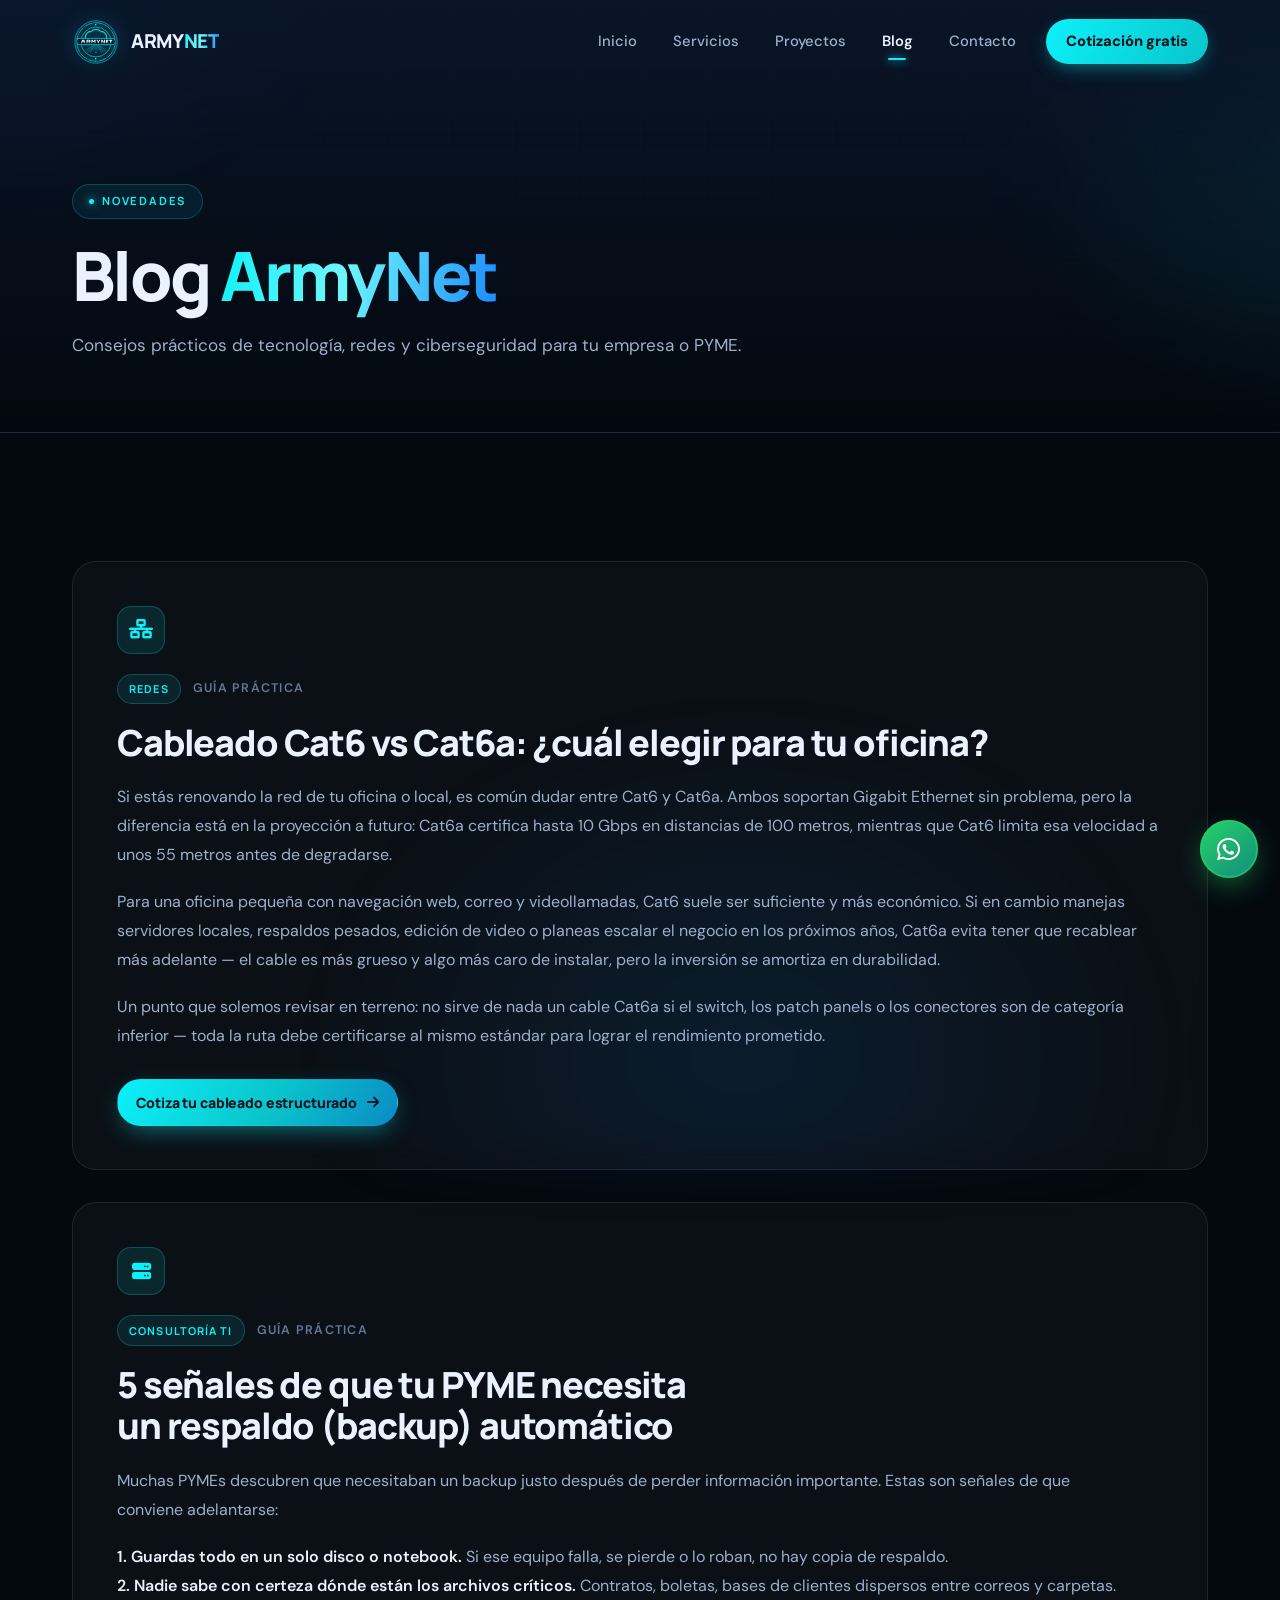
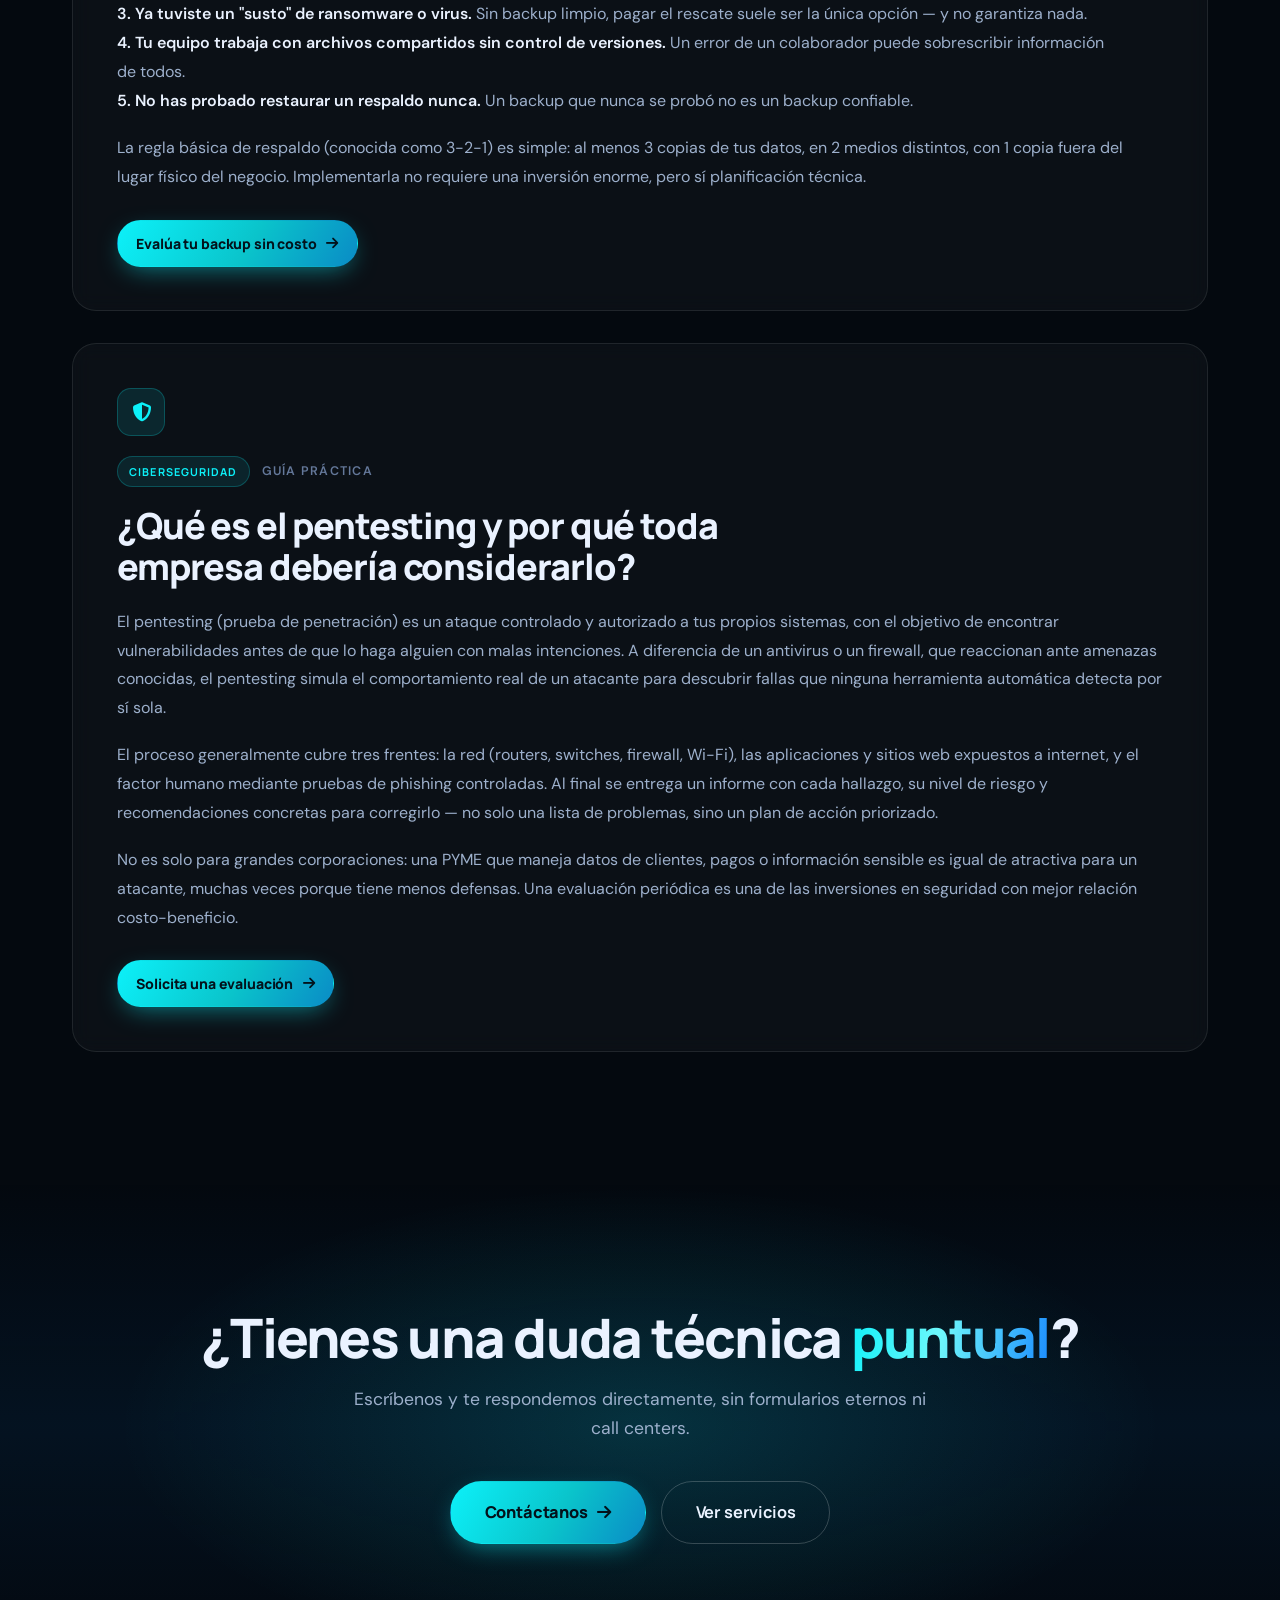
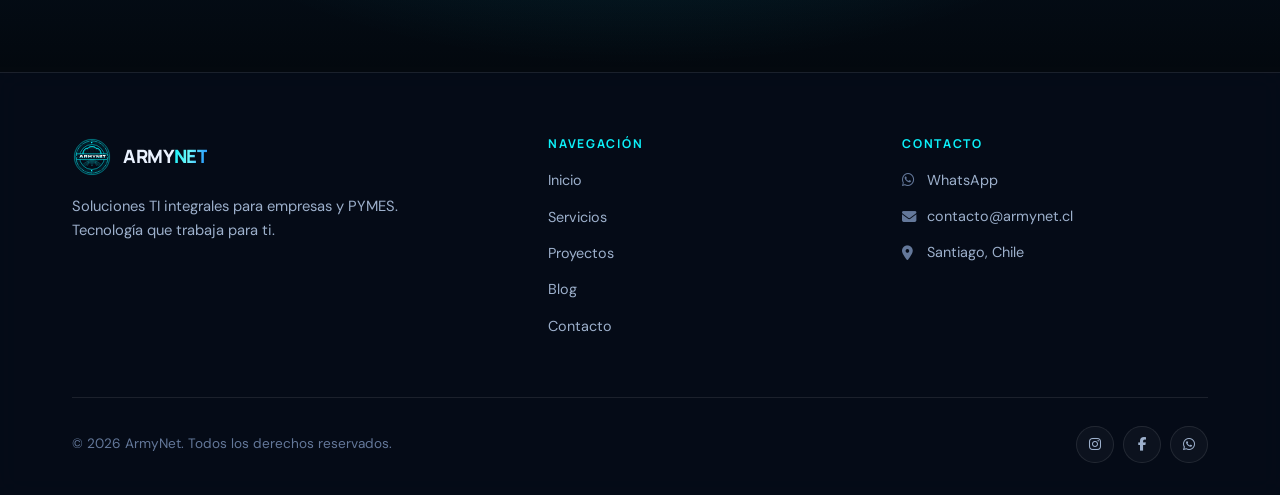
==== commit 094d31bf: "web: estructura para contenido real (testimonios, clientes, fotos) Decision de Claudio: nada de foto" ====
--- a/blog.html
+++ b/blog.html
@@ -140,6 +140,7 @@
 </footer>
 
 <script src="posts.js"></script>
+<script src="contenido.js"></script>
 <script src="script.js"></script>
 <script src="effects.js" defer></script>
 </body>
--- a/styles.css
+++ b/styles.css
@@ -552,6 +552,222 @@
   color:var(--cyan); border-color:var(--stroke-str);
   transform:translateY(-3px); box-shadow:var(--glow);
 }
+
+/* =========================================================================
+   PAGINAS INTERIORES  (contacto · servicios · proyectos · blog)
+   Estas clases existian en el HTML pero se quedaron sin estilo al reescribir
+   el CSS mirando solo index.html. De ahi los textos pegados y superpuestos.
+   ========================================================================= */
+
+/* ---- Cabecera de pagina interior -------------------------------------- */
+/* El navbar es fixed: sin este padding-top el .tag se mete bajo el logo. */
+.page-hero {
+  position:relative;
+  padding-block:clamp(9rem,15vw,11.5rem) clamp(3rem,6vw,4.5rem);
+  border-bottom:1px solid var(--stroke);
+  background:linear-gradient(180deg, rgba(11,23,45,.85), transparent);
+}
+.page-hero h1 { font-size:clamp(2.5rem,6vw,4.25rem); margin-bottom:1.15rem; }
+.page-hero p  { font-size:1.075rem; max-width:42rem; }
+
+/* Subtitulo generico bajo un h3 */
+.sub { font-size:.95rem; color:var(--fg-2); margin-top:.35rem; line-height:1.55; }
+
+.grid-2 { display:grid; gap:2rem; grid-template-columns:repeat(auto-fit,minmax(min(100%,22rem),1fr)); }
+
+/* ---- CONTACTO --------------------------------------------------------- */
+.contact-form-wrapper {
+  background:var(--surface); border:1px solid var(--stroke);
+  border-radius:var(--r-lg); padding:clamp(1.75rem,4vw,2.5rem);
+  backdrop-filter:blur(10px);
+}
+.contact-form-wrapper h3 { margin-bottom:.6rem; }
+.form-sub { font-size:.94rem; margin-bottom:2rem; }
+
+.form-row { display:grid; gap:1.15rem; grid-template-columns:repeat(auto-fit,minmax(min(100%,13rem),1fr)); }
+.form-submit { width:100%; margin-top:.75rem; }
+.form-note   { font-size:.82rem; color:var(--fg-3); margin-top:1rem; text-align:center; line-height:1.6; }
+.form-status { margin-top:1rem; font-size:.9rem; font-weight:600; text-align:center; min-height:1.25rem; }
+.form-status.ok  { color:var(--ok);  }
+.form-status.err { color:var(--err); }
+
+.contact-card {
+  background:var(--surface); border:1px solid var(--stroke);
+  border-radius:var(--r-lg); padding:1.75rem; backdrop-filter:blur(10px);
+  transition:transform var(--t), border-color var(--t), box-shadow var(--t);
+}
+.contact-card:hover { transform:translateY(-4px); border-color:var(--stroke-str); box-shadow:var(--sh-lg); }
+.contact-card h4 { margin-bottom:.15rem; }
+.contact-card p  { font-size:.92rem; }
+
+.contact-icon {
+  width:50px; height:50px; flex:0 0 auto; border-radius:14px;
+  display:grid; place-items:center; font-size:1.4rem; color:#fff;
+}
+.wa-icon   { background:linear-gradient(140deg,#25D366,#128C7E); box-shadow:0 8px 24px -10px rgba(37,211,102,.7); }
+.mail-icon { background:linear-gradient(140deg,var(--cyan),var(--blue)); color:#03121B; box-shadow:0 8px 24px -10px rgba(12,241,249,.7); }
+
+/* Franja de datos. El bug: <i> y <div> se apilaban y <span>/<strong> quedaban
+   pegados ("UbicacionSantiago, Chile"). Ahora el icono va al lado y la
+   etiqueta sobre el valor, cada uno en su linea. */
+.contact-info-strip {
+  display:grid; gap:1.25rem; margin-top:3rem;
+  grid-template-columns:repeat(auto-fit,minmax(min(100%,14rem),1fr));
+  padding:1.75rem; border-radius:var(--r-lg);
+  background:var(--surface); border:1px solid var(--stroke);
+}
+.info-item { display:flex; align-items:flex-start; gap:.9rem; }
+.info-item > i {
+  flex:0 0 auto; width:2.25rem; height:2.25rem; border-radius:10px;
+  display:grid; place-items:center; font-size:.95rem; color:var(--cyan);
+  background:rgba(12,241,249,.10); border:1px solid rgba(12,241,249,.2);
+}
+.info-item > div    { display:flex; flex-direction:column; gap:.2rem; min-width:0; }
+.info-item span     { font-size:.72rem; letter-spacing:.12em; text-transform:uppercase; color:var(--fg-3); font-weight:600; }
+.info-item strong   { font-size:.95rem; color:var(--fg); font-weight:600; line-height:1.45; }
+
+/* ---- SERVICIOS -------------------------------------------------------- */
+.service-detail {
+  background:var(--surface); border:1px solid var(--stroke);
+  border-radius:var(--r-lg); padding:clamp(1.75rem,3.5vw,2.5rem);
+  backdrop-filter:blur(10px); scroll-margin-top:6rem;
+  transition:border-color var(--t), box-shadow var(--t);
+}
+.service-detail:hover { border-color:var(--stroke-str); box-shadow:var(--sh-lg); }
+.service-detail-header { display:flex; align-items:flex-start; gap:1.25rem; margin-bottom:1.75rem; }
+.service-detail-icon {
+  flex:0 0 auto; width:3.4rem; height:3.4rem; border-radius:var(--r);
+  display:grid; place-items:center; font-size:1.35rem; color:var(--cyan);
+  background:linear-gradient(140deg, rgba(12,241,249,.16), rgba(10,102,194,.10));
+  border:1px solid rgba(12,241,249,.24);
+}
+.service-detail-header h3 { margin-bottom:.15rem; }
+
+.service-bullets { display:flex; flex-direction:column; gap:.95rem; margin-bottom:1.75rem; }
+.service-bullets li { display:flex; align-items:flex-start; gap:.75rem; font-size:.94rem; color:var(--fg-2); line-height:1.65; }
+.service-bullets li i { flex:0 0 auto; color:var(--cyan); font-size:.7rem; margin-top:.5rem; }
+.service-bullets strong { color:var(--fg); font-weight:600; }
+
+.cert-badges { display:flex; flex-wrap:wrap; gap:.65rem; justify-content:center; }
+.cert-badge {
+  display:inline-flex; align-items:center; gap:.55rem;
+  font-size:.85rem; font-weight:600; color:var(--cyan);
+  background:rgba(12,241,249,.07); border:1px solid rgba(12,241,249,.22);
+  padding:.7rem 1.2rem; border-radius:99px;
+}
+
+/* ---- PROYECTOS -------------------------------------------------------- */
+.project-card { overflow:hidden; display:flex; flex-direction:column; padding:0; }
+.project-img {
+  aspect-ratio:16/9; display:grid; place-items:center;
+  font-size:3rem; color:rgba(12,241,249,.55);
+  border-bottom:1px solid var(--stroke); position:relative;
+}
+.project-img::after {
+  content:''; position:absolute; inset:0;
+  background:linear-gradient(180deg, transparent 55%, rgba(4,9,15,.6));
+}
+.project-img img { width:100%; height:100%; object-fit:cover; }
+.project-body { padding:1.75rem; display:flex; flex-direction:column; gap:.85rem; flex:1; }
+.project-tags { display:flex; flex-wrap:wrap; gap:.45rem; }
+.ptag {
+  font-family:var(--font-head); font-size:.68rem; font-weight:700;
+  letter-spacing:.1em; text-transform:uppercase; color:var(--cyan);
+  background:rgba(12,241,249,.09); border:1px solid rgba(12,241,249,.22);
+  padding:.32rem .7rem; border-radius:99px;
+}
+.project-body h3 { margin-bottom:.1rem; }
+.project-body p  { font-size:.93rem; }
+.project-results { display:flex; flex-direction:column; gap:.6rem; margin-top:.25rem; }
+.project-results li { display:flex; align-items:flex-start; gap:.6rem; font-size:.89rem; color:var(--fg-2); line-height:1.6; }
+.project-results li i { flex:0 0 auto; color:var(--ok); font-size:.85rem; margin-top:.28rem; }
+
+/* ---- BLOG ------------------------------------------------------------- */
+.blog-grid { display:flex; flex-direction:column; gap:2rem; }
+.blog-card {
+  background:var(--surface); border:1px solid var(--stroke);
+  border-radius:var(--r-lg); padding:clamp(1.75rem,4vw,2.75rem);
+  backdrop-filter:blur(10px); scroll-margin-top:6rem;
+  transition:border-color var(--t), box-shadow var(--t);
+}
+.blog-card:hover { border-color:var(--stroke-str); box-shadow:var(--sh-lg); }
+.blog-card-icon {
+  width:3rem; height:3rem; border-radius:14px; margin-bottom:1.25rem;
+  display:grid; place-items:center; font-size:1.2rem; color:var(--cyan);
+  background:rgba(12,241,249,.10); border:1px solid rgba(12,241,249,.22);
+}
+/* El bug: .ptag y .blog-date salian pegados ("RedesGuia practica"). */
+.blog-meta { display:flex; flex-wrap:wrap; align-items:center; gap:.75rem; margin-bottom:1.15rem; }
+.blog-date { font-size:.78rem; letter-spacing:.1em; text-transform:uppercase; color:var(--fg-3); font-weight:600; }
+/* El bug: el h2 y los <p> no tenian margen y el texto se encimaba. */
+.blog-card h2 { font-size:clamp(1.6rem,3.2vw,2.25rem); margin-bottom:1.25rem; line-height:1.15; }
+.blog-card p  { font-size:1rem; line-height:1.8; margin-bottom:1.15rem; }
+.blog-card p:last-of-type { margin-bottom:1.75rem; }
+.blog-card strong { color:var(--fg); font-weight:600; }
+
+.blog-teaser-card {
+  display:flex; flex-direction:column; gap:.85rem; padding:1.75rem;
+  background:var(--surface); border:1px solid var(--stroke);
+  border-radius:var(--r-lg); backdrop-filter:blur(10px);
+  transition:transform var(--t), border-color var(--t), box-shadow var(--t);
+}
+.blog-teaser-card:hover { transform:translateY(-5px); border-color:var(--stroke-str); box-shadow:var(--sh-lg); }
+.blog-teaser-card > i { font-size:1.5rem; color:var(--cyan); }
+.blog-teaser-card h4 { font-size:1.05rem; line-height:1.4; flex:1; }
+.blog-teaser-card span {
+  display:inline-flex; align-items:center; gap:.4rem;
+  font-size:.88rem; font-weight:600; color:var(--cyan);
+}
+.blog-teaser-card:hover span i { transform:translateX(4px); }
+.blog-teaser-card span i { transition:transform var(--t-fast); }
+
+@media (max-width:560px) {
+  .service-detail-header { flex-direction:column; gap:1rem; }
+  .contact-info-strip { padding:1.35rem; }
+}
+
+/* ===== TESTIMONIOS Y CLIENTES ==========================================
+   Ambas secciones se eliminan solas del DOM si su arreglo en contenido.js
+   esta vacio (ver script.js). Nunca se muestra contenido de relleno.
+   ====================================================================== */
+.testimonial-card {
+  position:relative; isolation:isolate;
+  display:flex; flex-direction:column; gap:1.25rem;
+  padding:2.1rem 1.9rem;
+  background:var(--surface); border:1px solid var(--stroke);
+  border-radius:var(--r-lg); backdrop-filter:blur(10px);
+  transition:transform var(--t), border-color var(--t), box-shadow var(--t);
+}
+.testimonial-card:hover { transform:translateY(-5px); border-color:var(--stroke-str); box-shadow:var(--sh-lg); }
+.quote-mark { font-size:1.4rem; color:var(--cyan); opacity:.5; }
+.testimonial-card blockquote {
+  font-size:1rem; line-height:1.75; color:var(--fg); flex:1;
+  font-style:normal; /* la cita ya se lee como cita; la cursiva la hace mas dificil */
+}
+.testimonial-card blockquote::before { content:'\201C'; }
+.testimonial-card blockquote::after  { content:'\201D'; }
+.testimonial-card figcaption { display:flex; flex-direction:column; gap:.2rem; padding-top:1.15rem; border-top:1px solid var(--stroke); }
+.t-autor { font-family:var(--font-head); font-weight:700; font-size:.95rem; color:var(--fg); }
+.t-cargo { font-size:.85rem; color:var(--fg-2); }
+.t-meta  { font-size:.74rem; letter-spacing:.09em; text-transform:uppercase; color:var(--fg-3); font-weight:600; margin-top:.35rem; }
+
+.clientes-band { padding-block:clamp(2.5rem,5vw,3.5rem); border-block:1px solid var(--stroke); }
+.clientes-titulo {
+  text-align:center; font-size:.74rem; letter-spacing:.15em; text-transform:uppercase;
+  color:var(--fg-3); font-weight:600; margin-bottom:2rem;
+}
+.clientes-strip { display:flex; flex-wrap:wrap; align-items:center; justify-content:center; gap:clamp(2rem,5vw,3.5rem); }
+.client-logo {
+  height:40px; width:auto; opacity:.55;
+  filter:grayscale(1) brightness(1.7);
+  transition:opacity var(--t), filter var(--t);
+}
+.client-logo:hover { opacity:1; filter:none; }
+
+/* Foto real en una tarjeta de proyecto. Sin foto queda el icono, que ya
+   se ve intencional: mejor un icono limpio que un hueco roto. */
+.project-img.has-photo { font-size:0; }
+.project-img.has-photo img { width:100%; height:100%; object-fit:cover; }
 
 /* ===== REVELADO AL HACER SCROLL ======================================== */
 .fade-up, [data-reveal] {
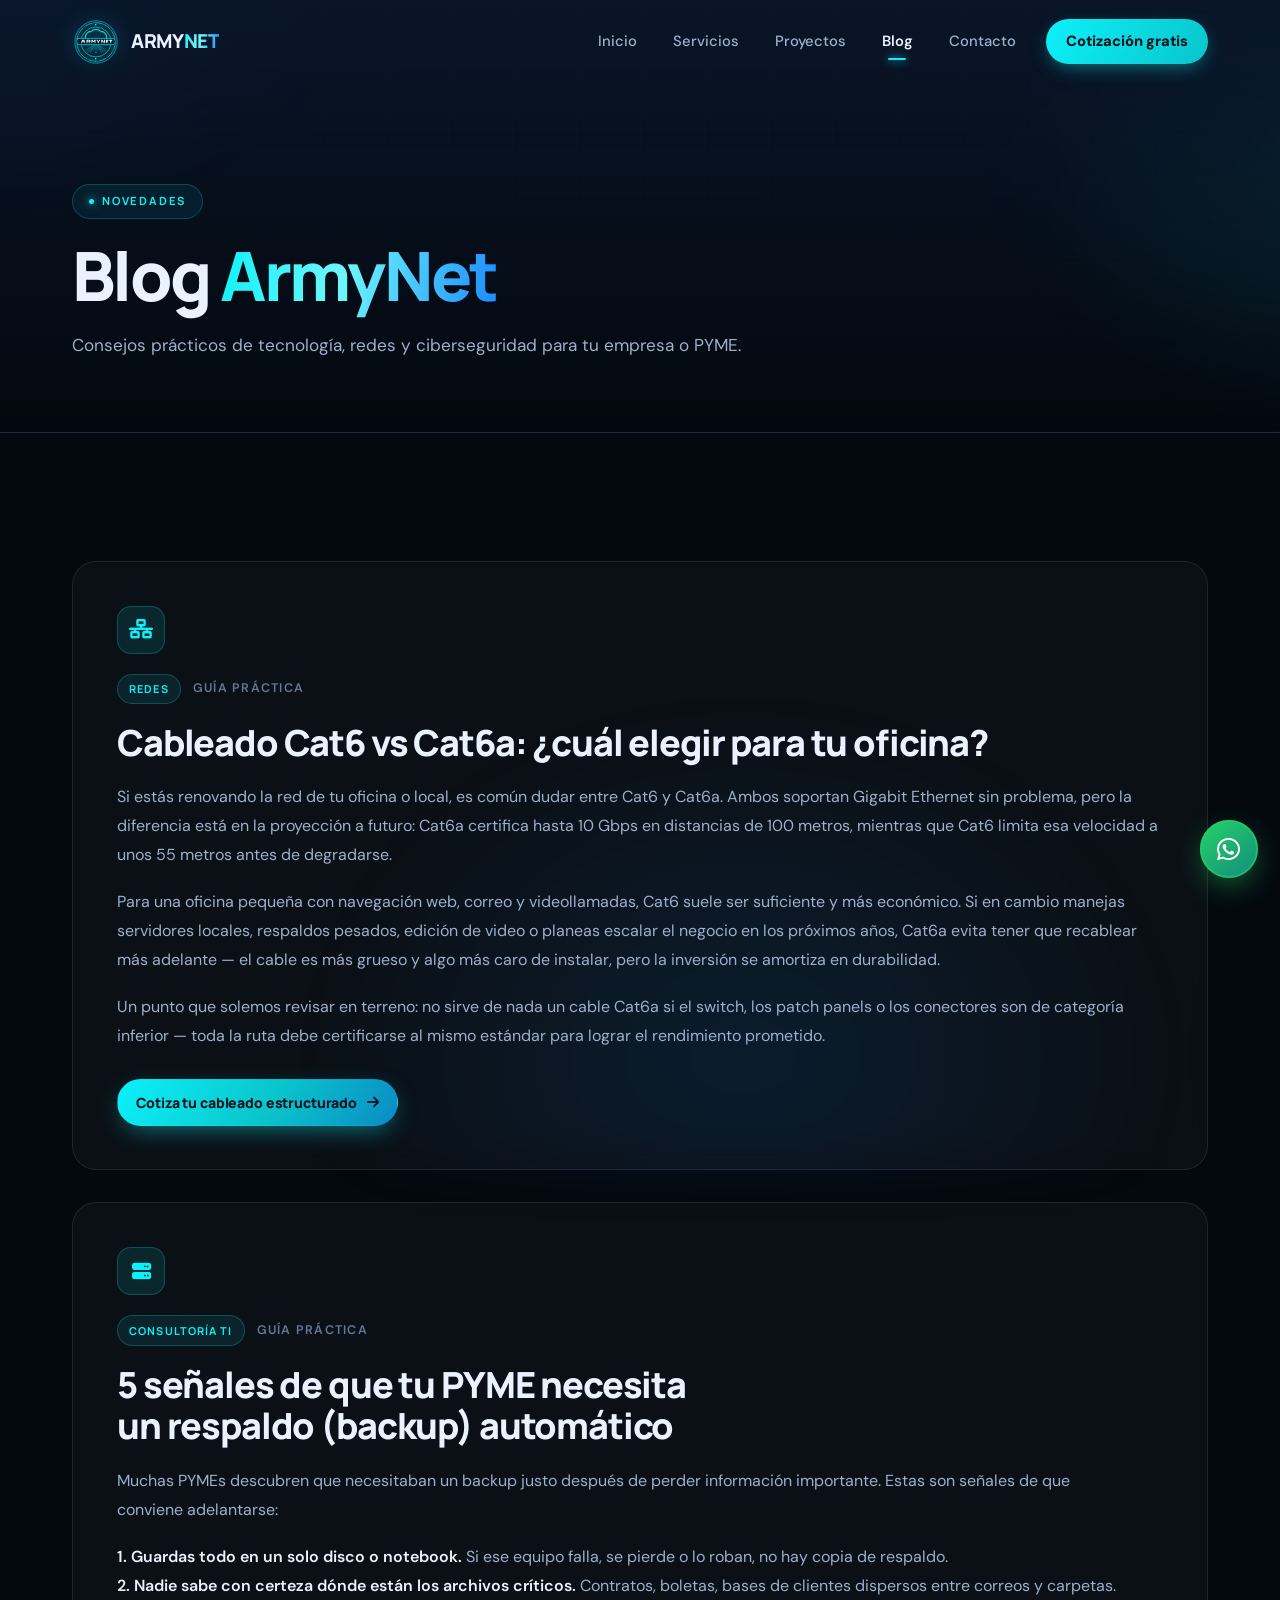
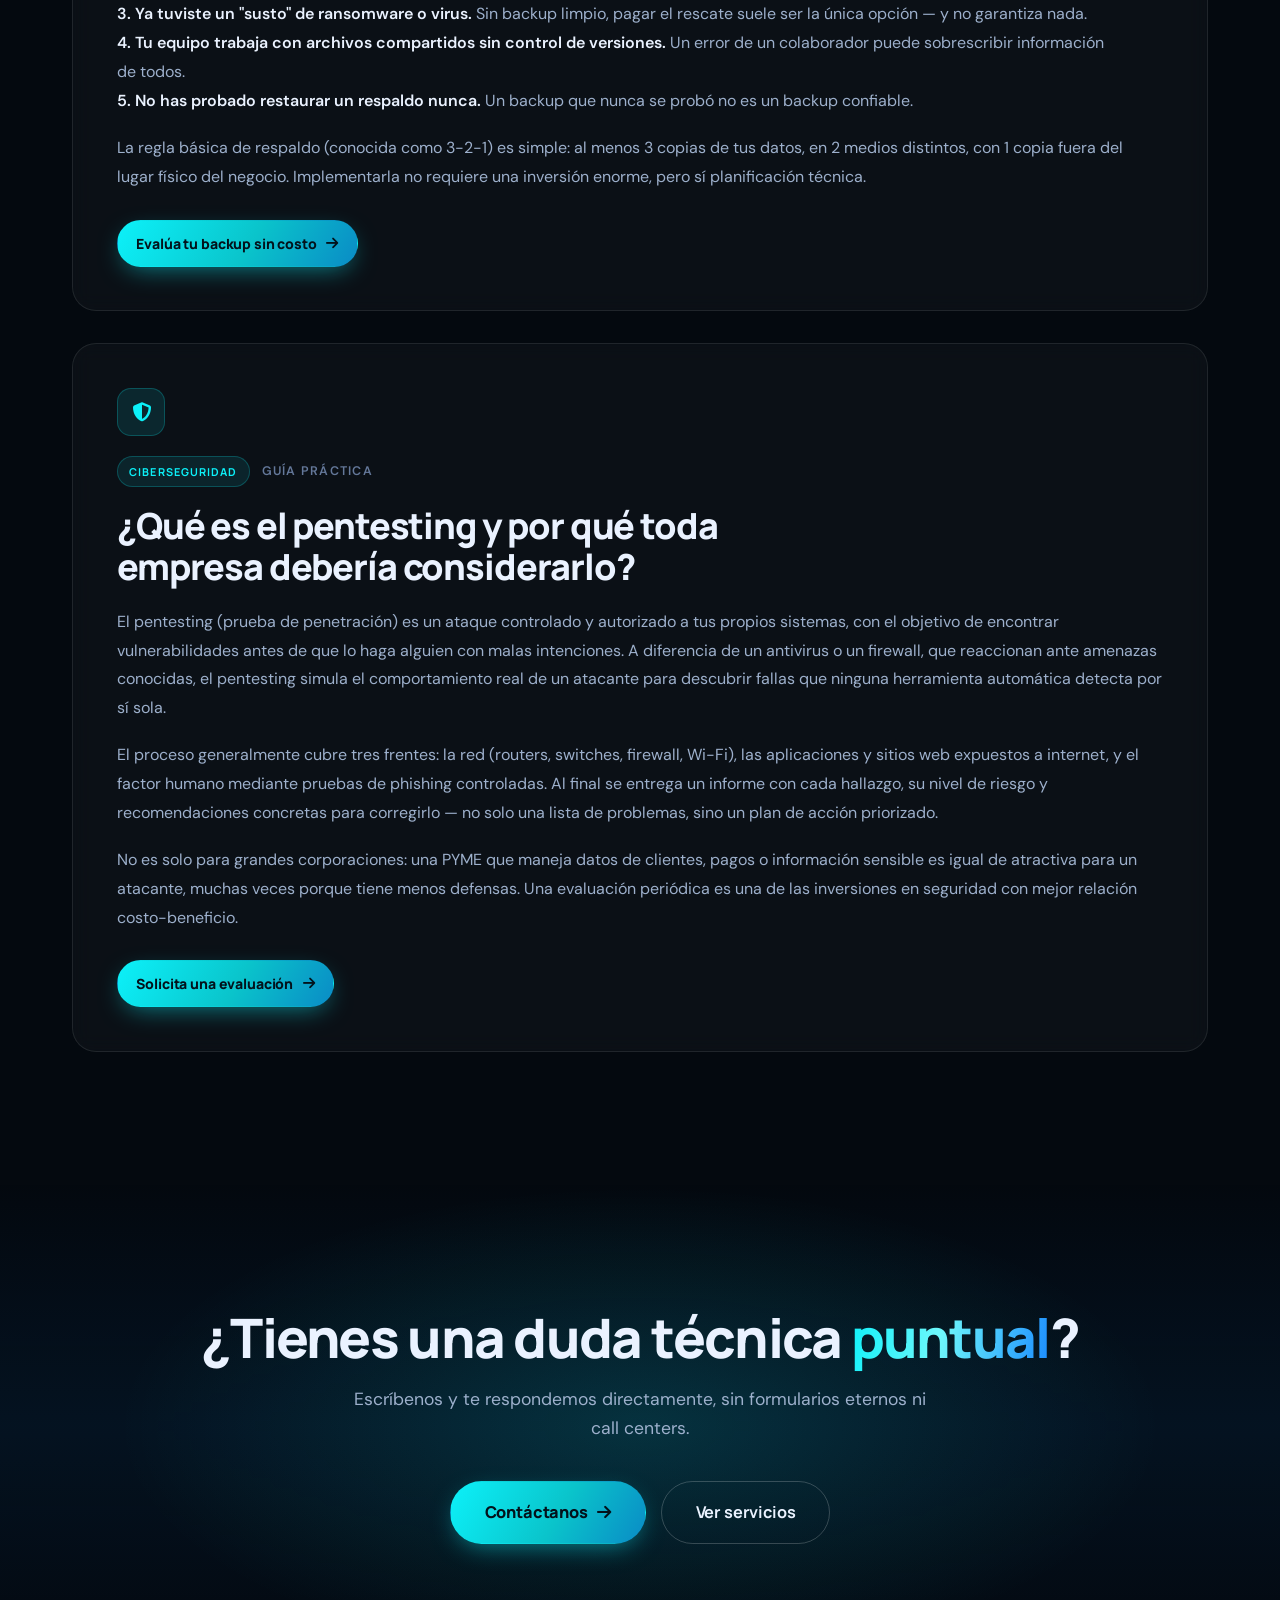
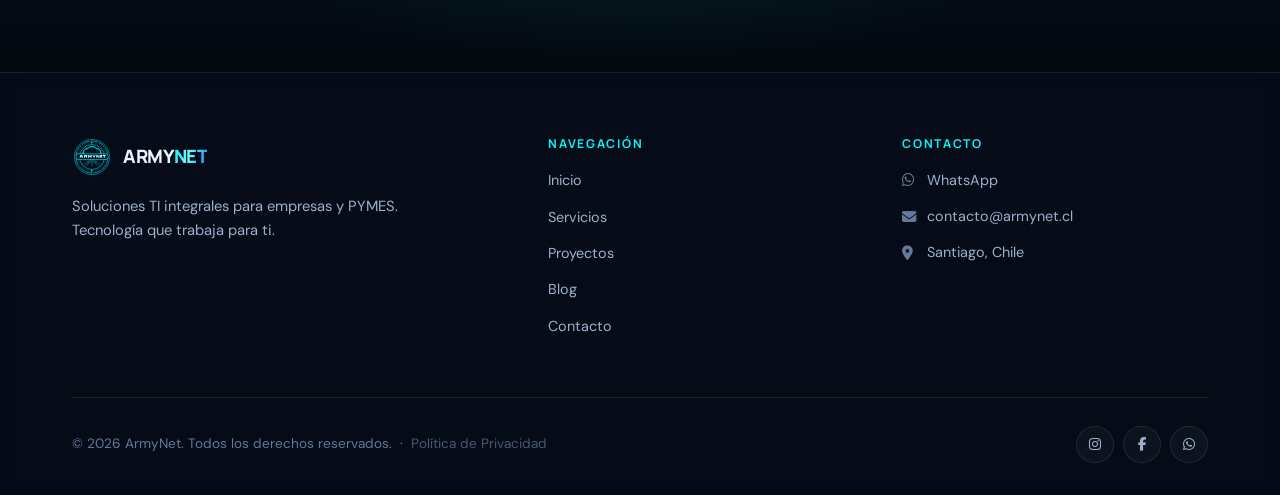
==== commit 49ceffda: "Agrega política de privacidad v1.0 (Ley 21.719)" ====
--- a/blog.html
+++ b/blog.html
@@ -129,7 +129,7 @@
       </div>
     </div>
     <div class="footer-bottom">
-      <span>&copy; 2026 ArmyNet. Todos los derechos reservados.</span>
+      <span>&copy; 2026 ArmyNet. Todos los derechos reservados. &nbsp;&middot;&nbsp; <a href="politica-de-privacidad.html" style="color:inherit;opacity:.7">Pol&iacute;tica de Privacidad</a></span>
       <div class="social-links">
         <a href="https://www.instagram.com/armynet.cl/" target="_blank" title="Instagram"><i class="fab fa-instagram"></i></a>
         <a href="https://www.facebook.com/armynet.cl" target="_blank" title="Facebook"><i class="fab fa-facebook-f"></i></a>
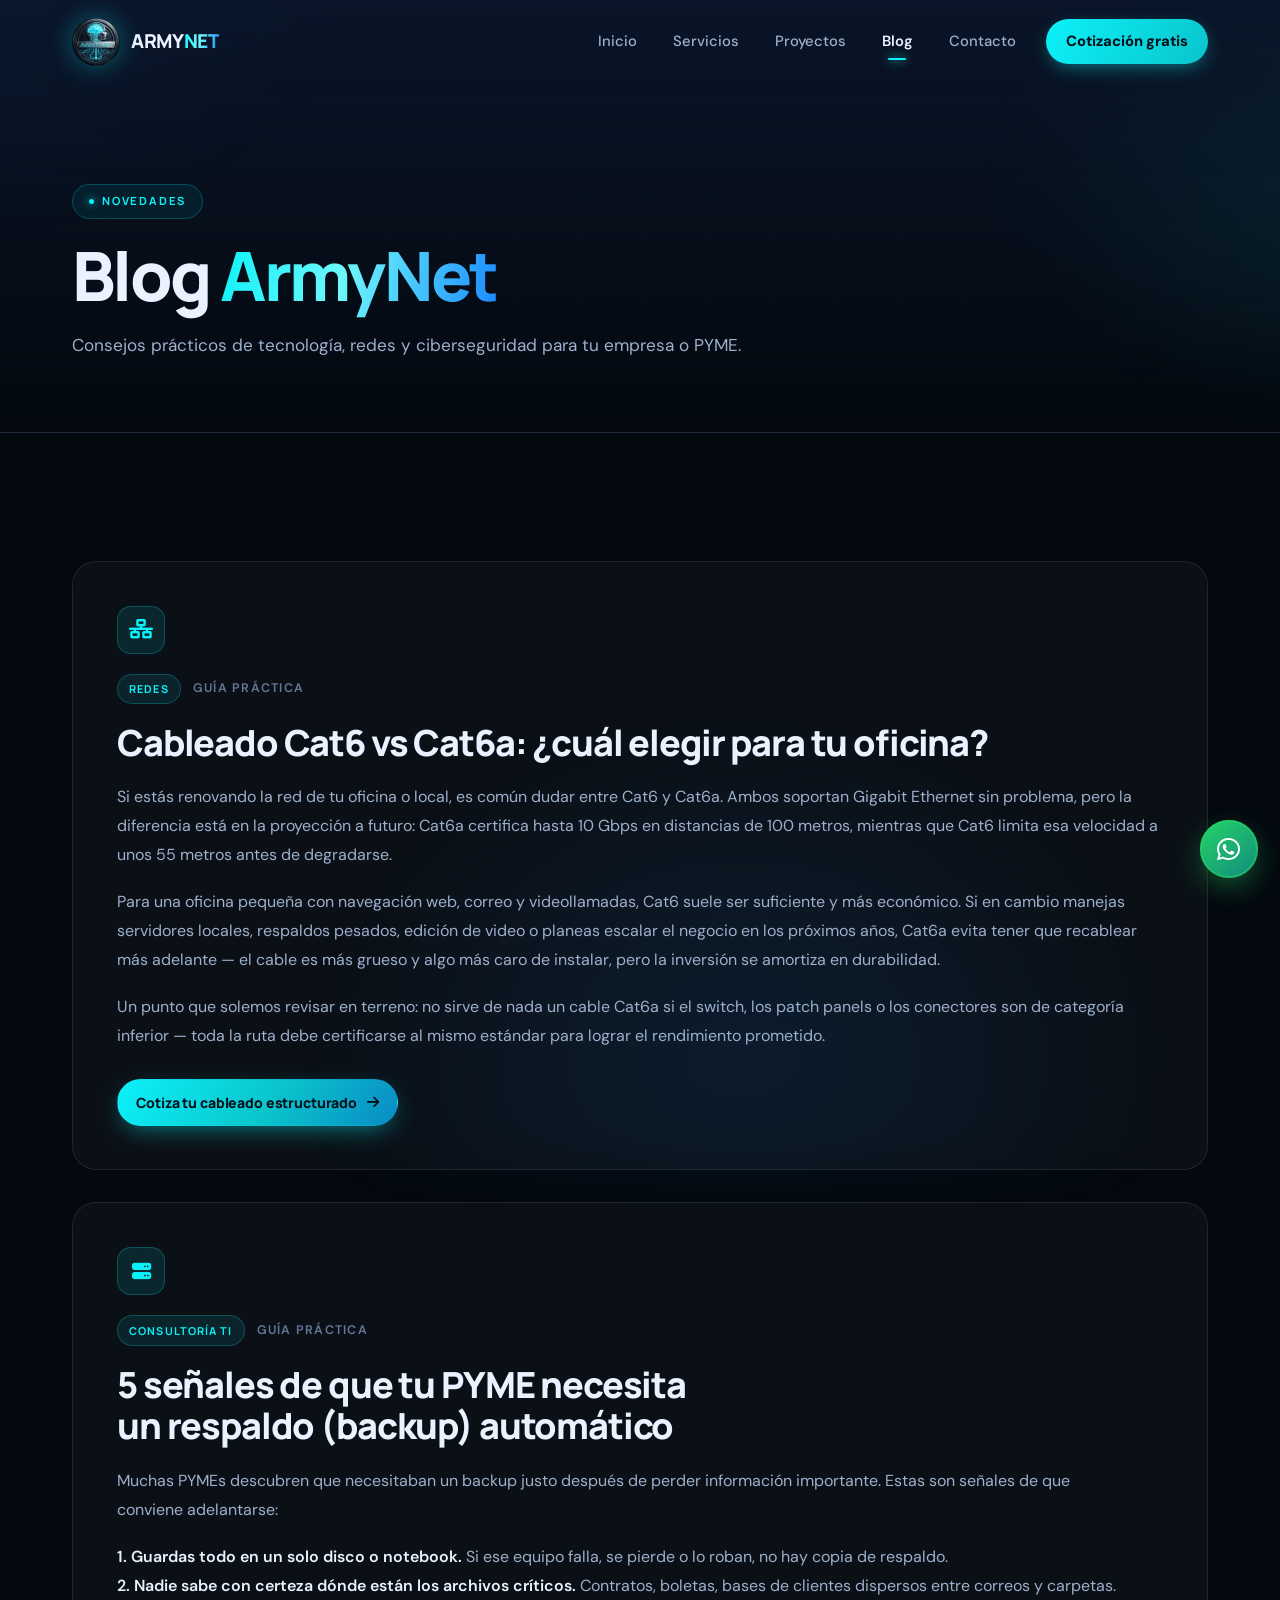
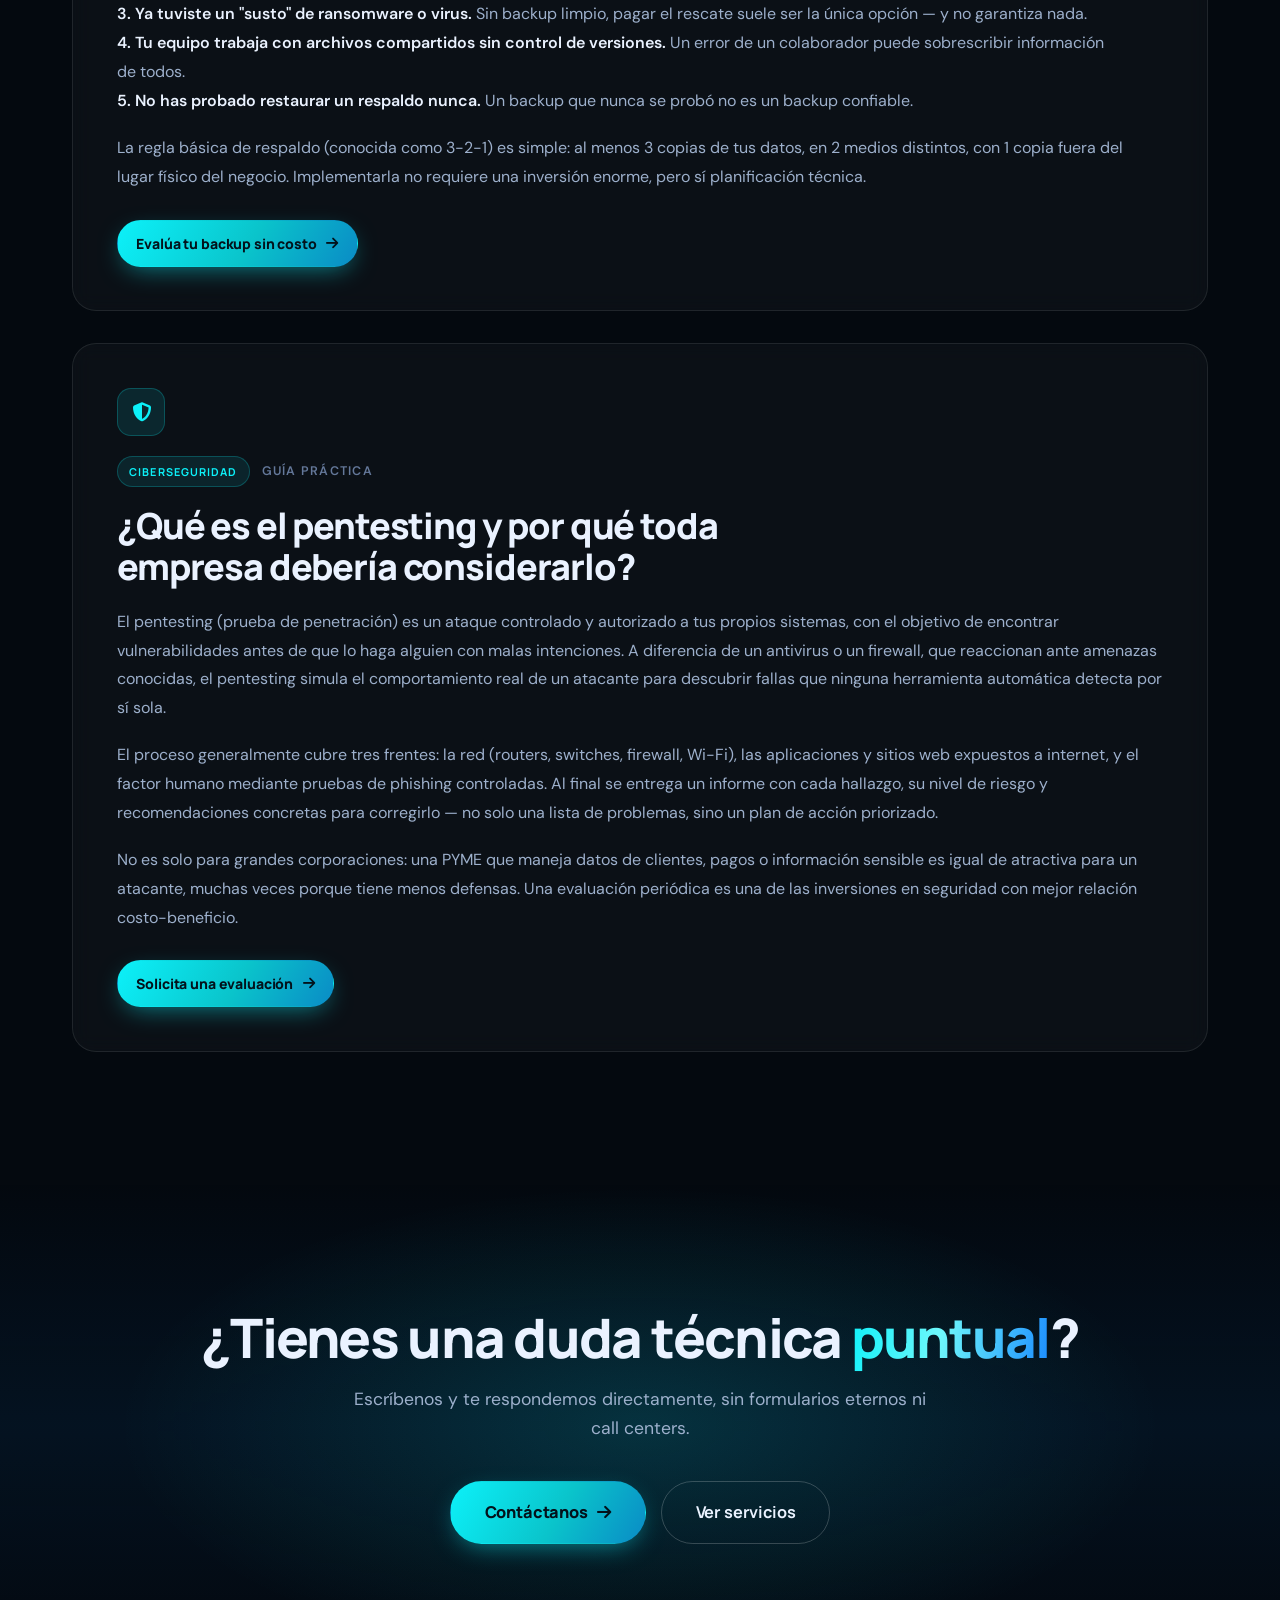
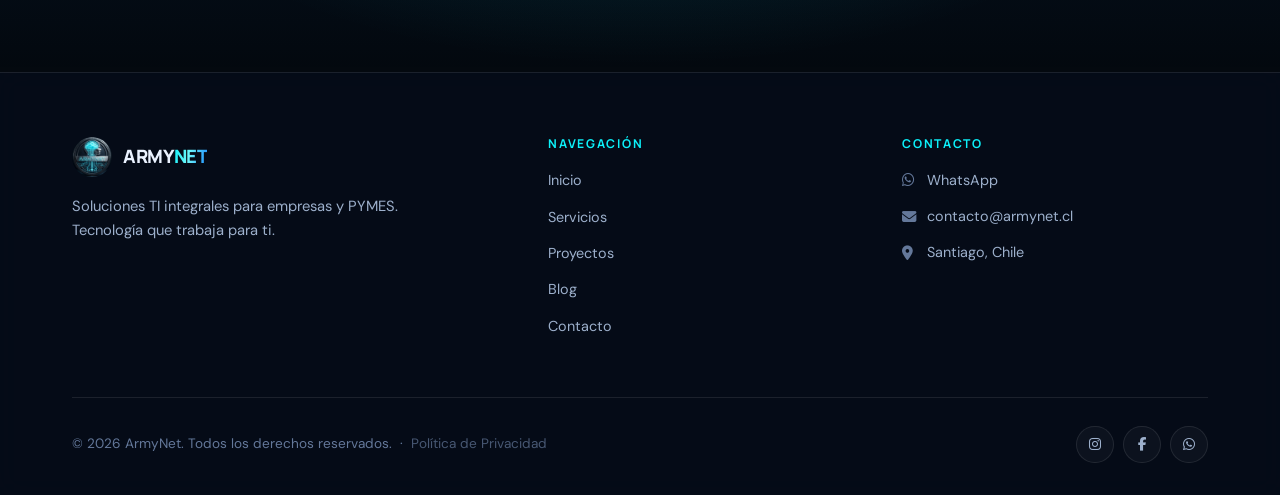
==== commit 2d51ad3b: "brand: actualiza logo 3D, favicons y OG tags (septiembre 2026) - Reemplaza logo SVG plano por emblem" ====
--- a/blog.html
+++ b/blog.html
@@ -10,9 +10,11 @@
   <link rel="stylesheet" href="https://cdnjs.cloudflare.com/ajax/libs/font-awesome/6.5.0/css/all.min.css">
   <link rel="stylesheet" href="styles.css">
   <link rel="manifest" href="manifest.json">
-  <link rel="icon" type="image/x-icon" href="assets/ico/armynet_favicon.ico">
-  <link rel="icon" type="image/png" sizes="32x32" href="assets/ico/armynet_favicon_32x32.png">
-  <link rel="apple-touch-icon" sizes="180x180" href="assets/ico/armynet_apple_touch_icon.png">
+  <link rel="icon" href="assets/brand/favicon.ico" sizes="16x16 32x32 48x48" type="image/vnd.microsoft.icon">
+  <link rel="icon" href="assets/brand/favicon-16.png" sizes="16x16" type="image/png">
+  <link rel="icon" href="assets/brand/favicon-32.png" sizes="32x32" type="image/png">
+  <link rel="icon" href="assets/brand/favicon.svg" sizes="any" type="image/svg+xml">
+  <link rel="apple-touch-icon" href="assets/brand/apple-touch-icon.png" sizes="180x180">
   <meta name="theme-color" content="#0b172d">
   <script type="application/ld+json">
   {
@@ -60,7 +62,7 @@
 <nav id="navbar">
   <div class="container nav-inner">
     <a href="index.html" class="nav-logo">
-      <img id="logoImg" src="armynet_icono.svg" alt="ArmyNet" style="height:48px;width:auto;">
+      <img id="logoImg" src="assets/logo-3d.jpg" alt="ArmyNet" class="logo-circle" style="height:48px;width:48px;">
       <span>ARMY<span class="accent">NET</span></span>
     </a>
     <div class="nav-links" id="nav-links">
@@ -106,7 +108,7 @@
   <div class="container">
     <div class="footer-inner">
       <div>
-        <div class="footer-logo"><img src="armynet_icono.svg" alt="ArmyNet" style="height:40px;width:auto;"><span>ARMY<span class="accent">NET</span></span></div>
+        <div class="footer-logo"><img src="assets/logo-3d.jpg" alt="ArmyNet" class="logo-circle" style="height:40px;width:40px;"><span>ARMY<span class="accent">NET</span></span></div>
         <p class="footer-desc">Soluciones TI integrales para empresas y PYMES. Tecnología que trabaja para ti.</p>
       </div>
       <div class="footer-col">
--- a/styles.css
+++ b/styles.css
@@ -849,3 +849,11 @@
   body::before, body::after, #hero-canvas, #wa-float, #navbar, #read-progress { display:none !important; }
   .fade-up, [data-reveal] { opacity:1 !important; transform:none !important; }
 }
+
+/* ── Logo 3D circular (septiembre 2026) ───────────────────────────────── */
+.logo-circle {
+  border-radius: 50%;
+  object-fit: cover;
+  display: inline-block;
+  flex-shrink: 0;
+}
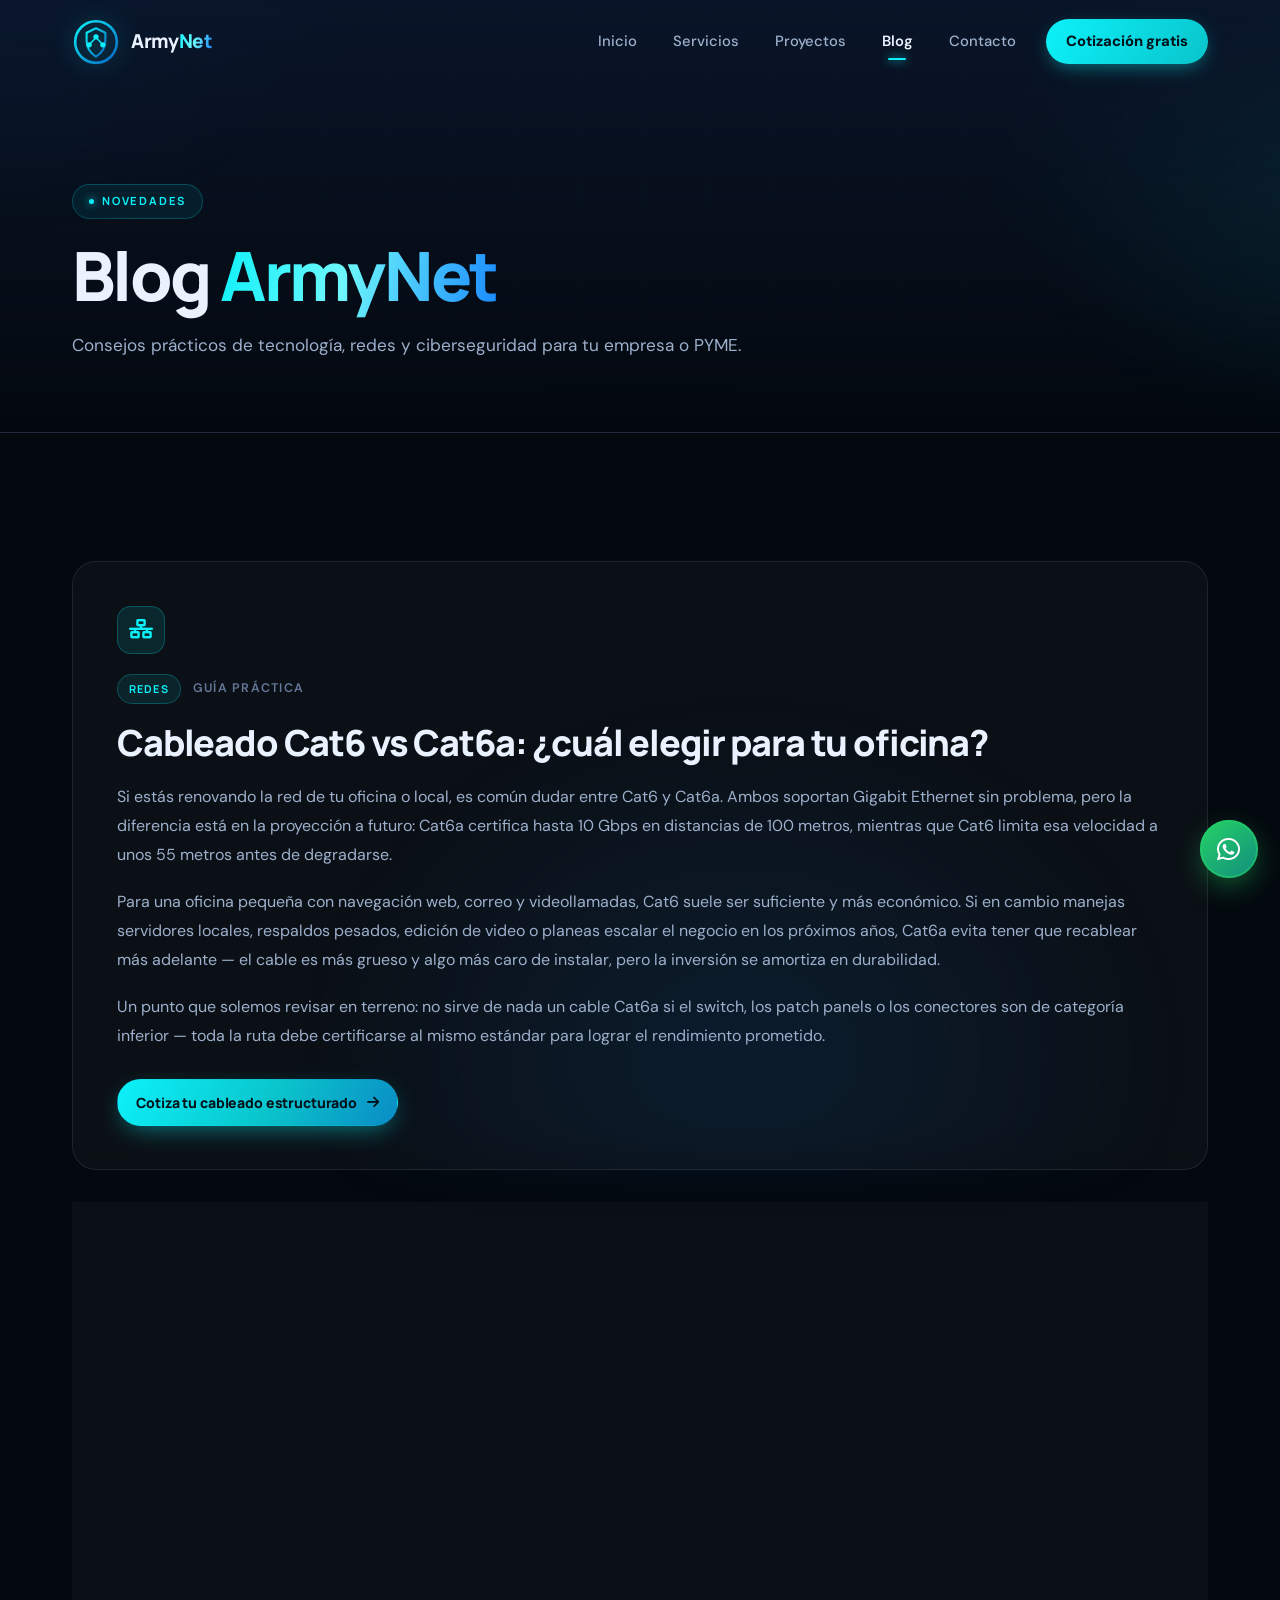
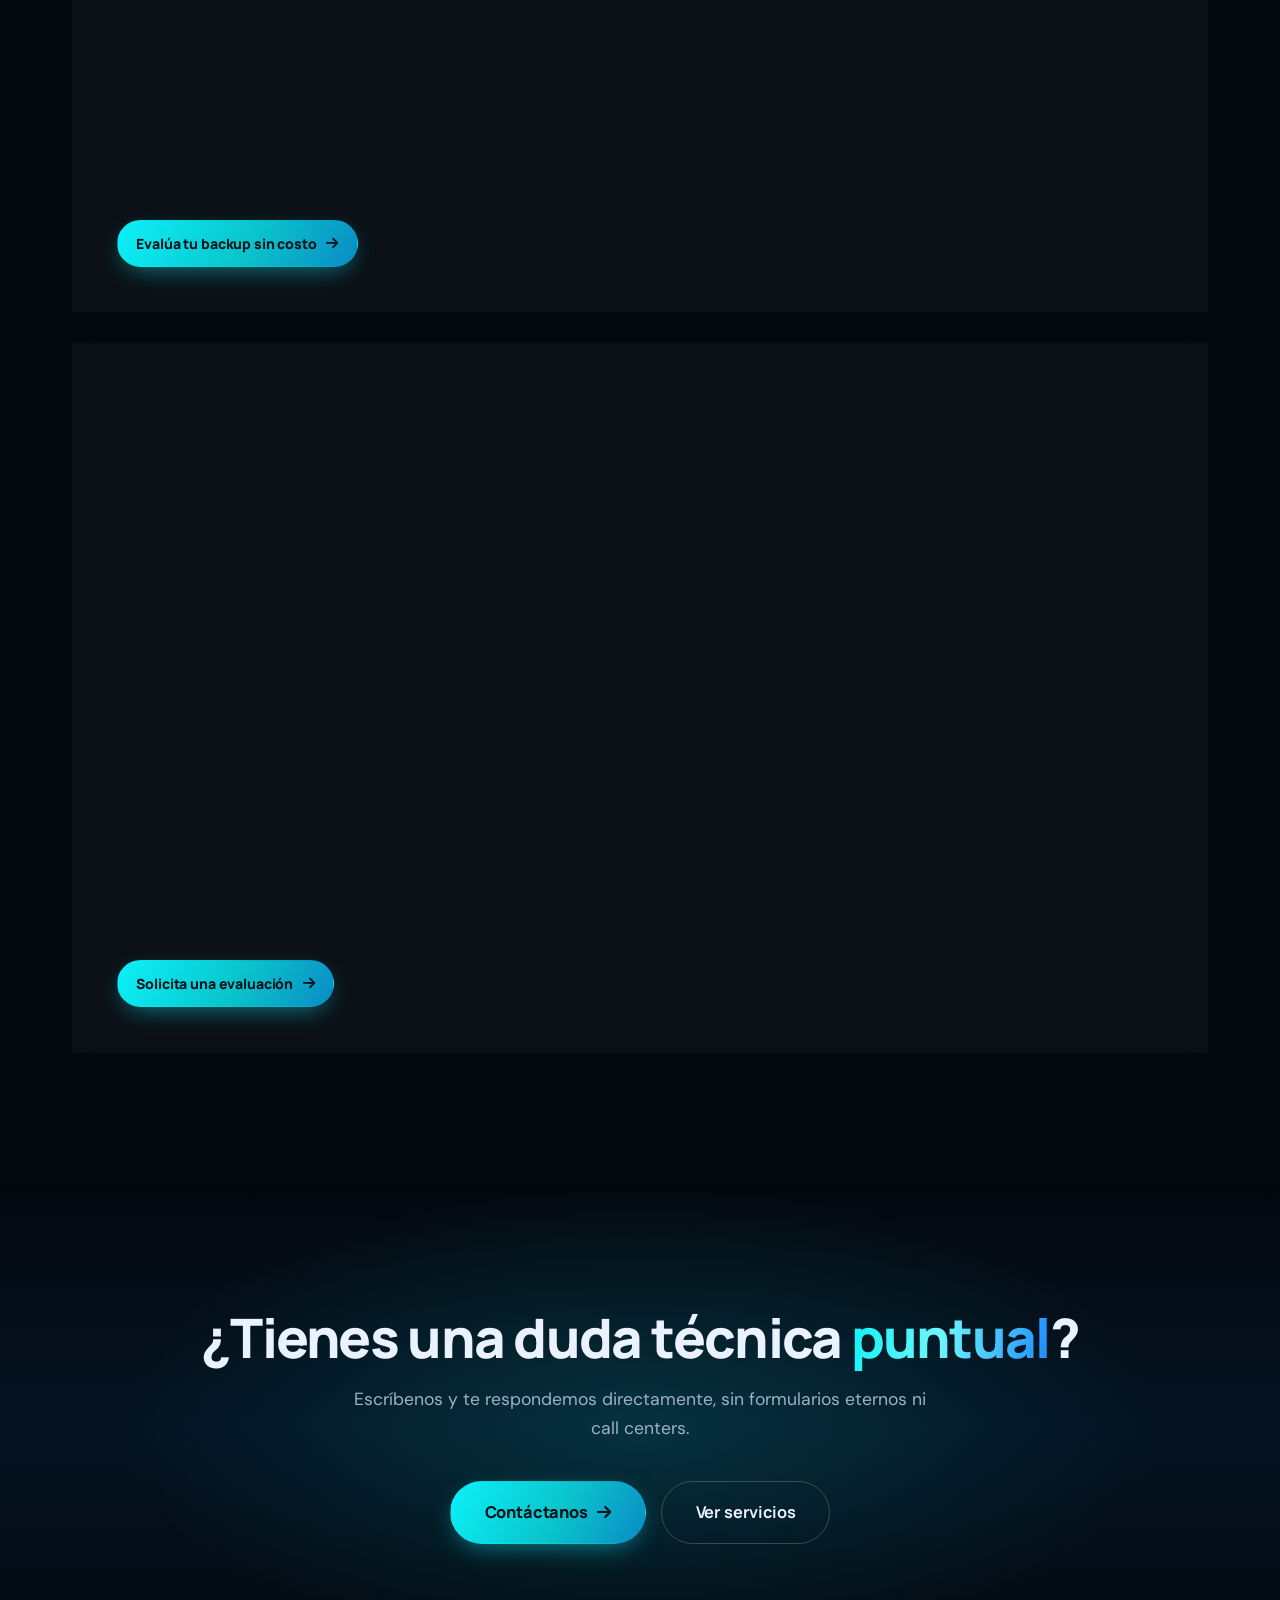
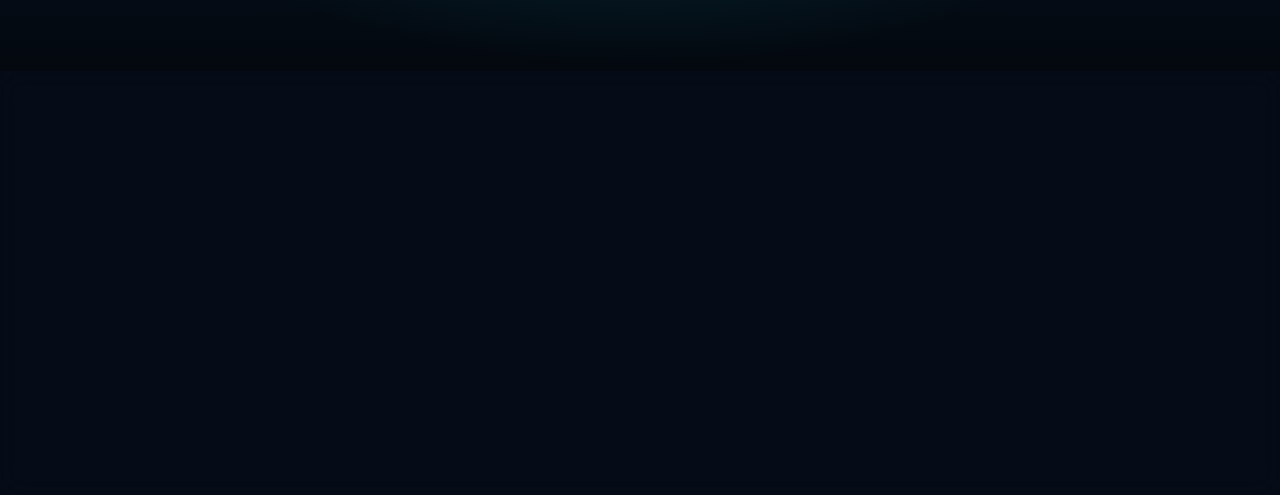
==== commit c2079b7b: "Refresh ArmyNet identity and digital brand assets" ====
--- a/blog.html
+++ b/blog.html
@@ -5,24 +5,26 @@
   <meta name="viewport" content="width=device-width,initial-scale=1">
   <meta name="description" content="Blog de ArmyNet: consejos prácticos de redes, ciberseguridad, mantención TI y tecnología para empresas y PYMEs en Chile.">
   <title>Blog | ArmyNet</title>
+  <meta property="og:site_name" content="ArmyNet">
+  <meta property="og:title" content="Blog | ArmyNet">
+  <meta property="og:type" content="website">
+  <meta property="og:image" content="https://armynet.cl/logo.svg">
+  <meta name="twitter:card" content="summary">
   <link rel="preconnect" href="https://fonts.googleapis.com">
   <link href="https://fonts.googleapis.com/css2?family=Manrope:wght@500;600;700;800&family=DM+Sans:wght@400;500;600;700&display=swap" rel="stylesheet">
   <link rel="stylesheet" href="https://cdnjs.cloudflare.com/ajax/libs/font-awesome/6.5.0/css/all.min.css">
   <link rel="stylesheet" href="styles.css">
   <link rel="manifest" href="manifest.json">
-  <link rel="icon" href="assets/brand/favicon.ico" sizes="16x16 32x32 48x48" type="image/vnd.microsoft.icon">
-  <link rel="icon" href="assets/brand/favicon-16.png" sizes="16x16" type="image/png">
-  <link rel="icon" href="assets/brand/favicon-32.png" sizes="32x32" type="image/png">
-  <link rel="icon" href="assets/brand/favicon.svg" sizes="any" type="image/svg+xml">
-  <link rel="apple-touch-icon" href="assets/brand/apple-touch-icon.png" sizes="180x180">
-  <meta name="theme-color" content="#0b172d">
+  <link rel="icon" type="image/svg+xml" href="favicon.svg">
+  <link rel="apple-touch-icon" sizes="180x180" href="assets/ico/armynet_apple_touch_icon.png">
+  <meta name="theme-color" content="#04090F">
   <script type="application/ld+json">
   {
     "@context": "https://schema.org",
     "@type": "ProfessionalService",
     "name": "ArmyNet SpA",
-    "image": "https://armynet.cl/assets/ico/armynet_pwa_512x512.png",
-    "logo": "https://armynet.cl/assets/ico/armynet_pwa_512x512.png",
+    "image": "https://armynet.cl/logo.svg",
+    "logo": "https://armynet.cl/logo.svg",
     "url": "https://armynet.cl/",
     "telephone": "+56985111137",
     "email": "contacto@armynet.cl",
@@ -62,8 +64,8 @@
 <nav id="navbar">
   <div class="container nav-inner">
     <a href="index.html" class="nav-logo">
-      <img id="logoImg" src="assets/logo-3d.jpg" alt="ArmyNet" class="logo-circle" style="height:48px;width:48px;">
-      <span>ARMY<span class="accent">NET</span></span>
+      <img id="logoImg" src="armynet_icono.svg" alt="ArmyNet" style="height:48px;width:auto;">
+      <span>Army<span class="accent">Net</span></span>
     </a>
     <div class="nav-links" id="nav-links">
       <a href="index.html">Inicio</a>
@@ -108,7 +110,7 @@
   <div class="container">
     <div class="footer-inner">
       <div>
-        <div class="footer-logo"><img src="assets/logo-3d.jpg" alt="ArmyNet" class="logo-circle" style="height:40px;width:40px;"><span>ARMY<span class="accent">NET</span></span></div>
+        <div class="footer-logo"><img src="armynet_icono.svg" alt="ArmyNet" style="height:40px;width:auto;"><span>Army<span class="accent">Net</span></span></div>
         <p class="footer-desc">Soluciones TI integrales para empresas y PYMES. Tecnología que trabaja para ti.</p>
       </div>
       <div class="footer-col">
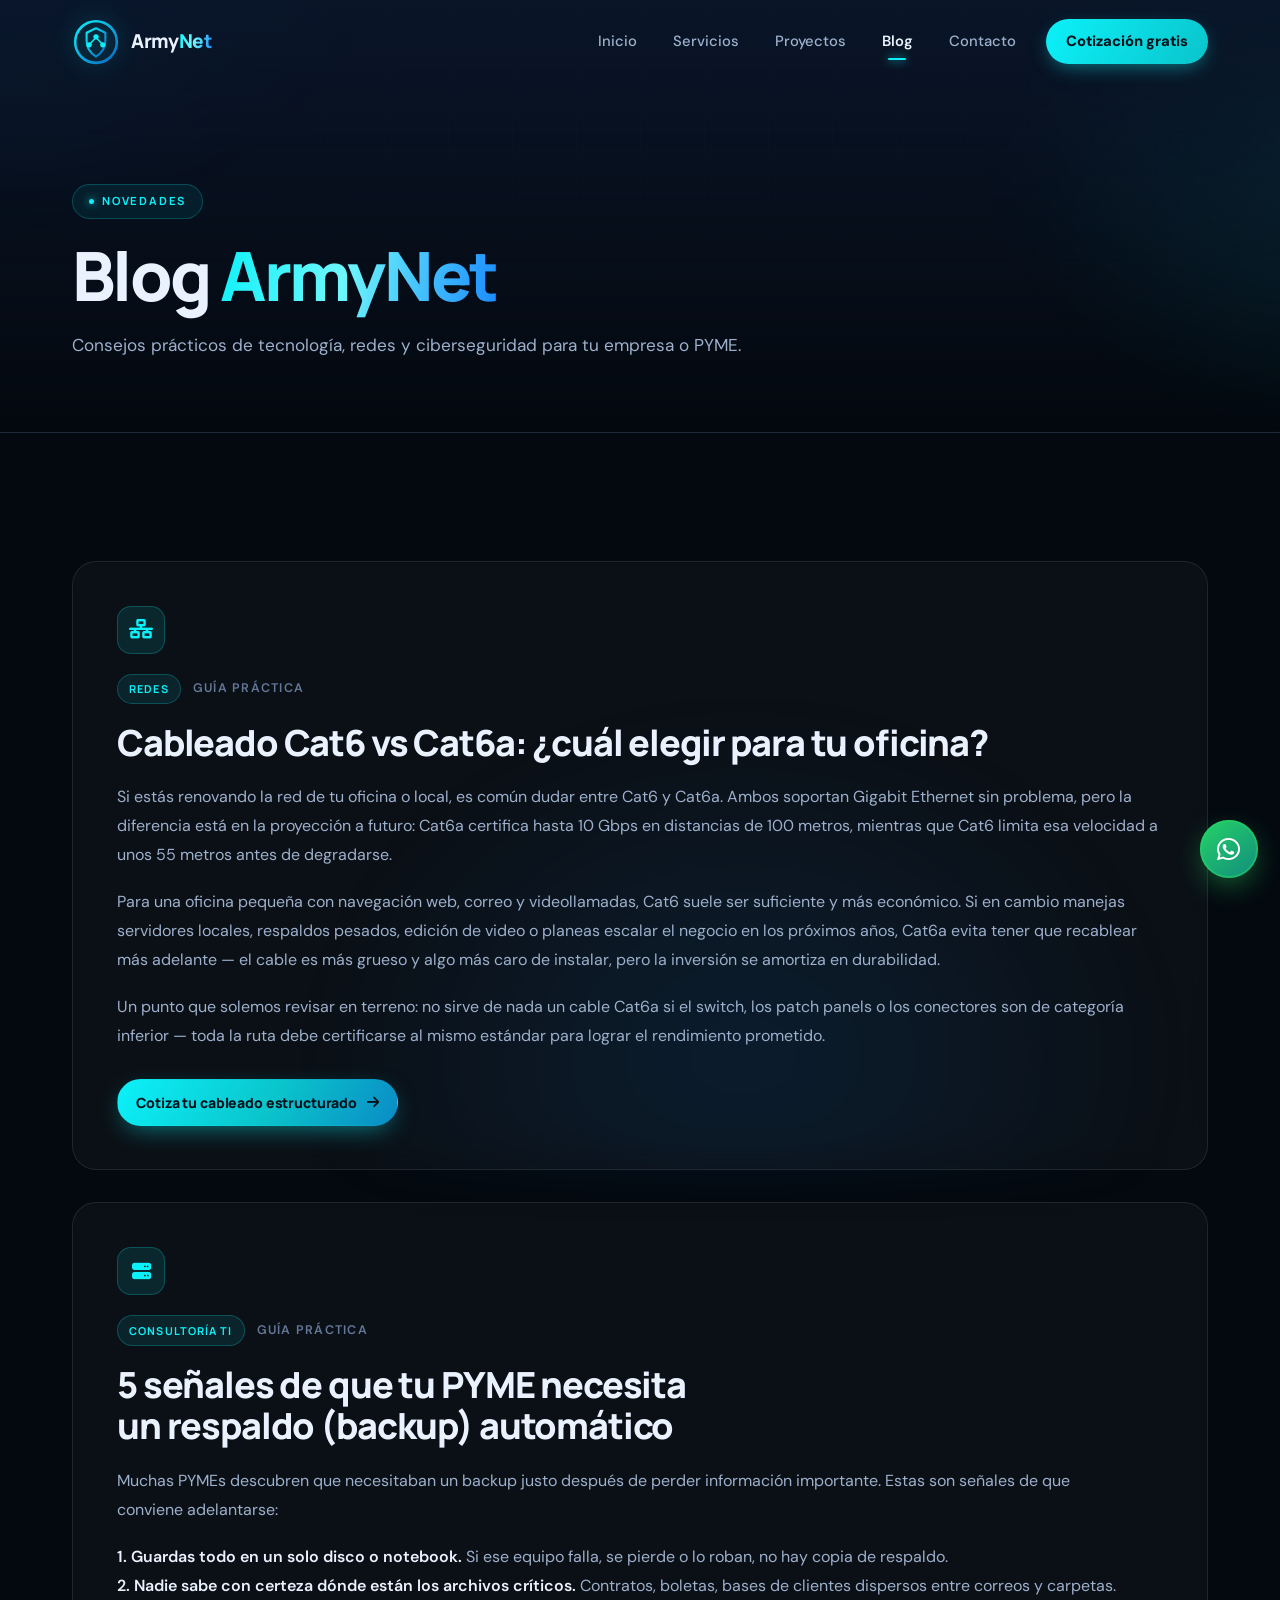
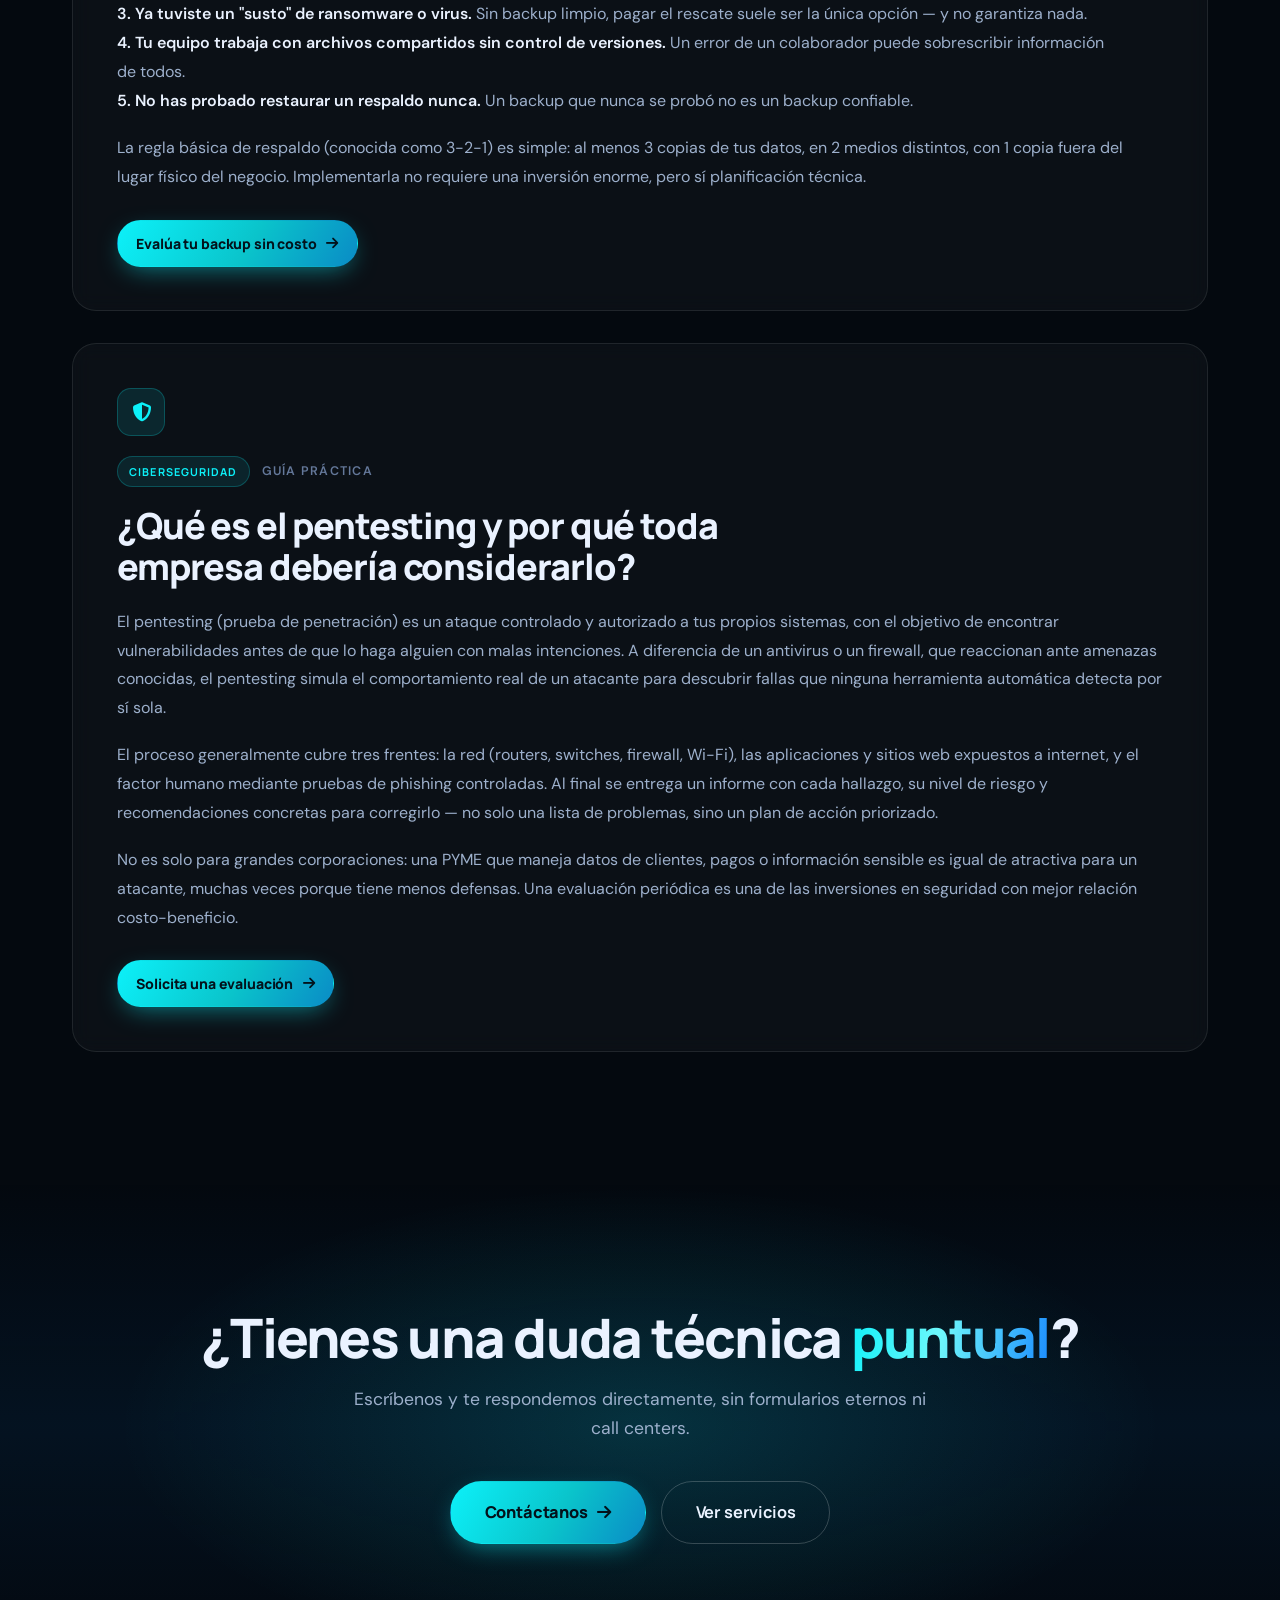
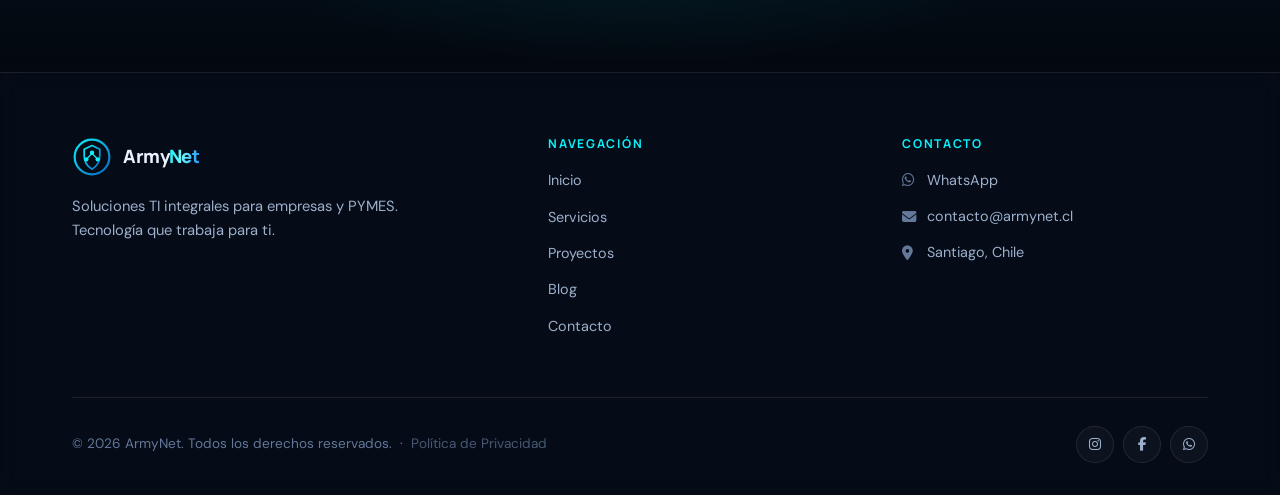
==== commit 744f0c3a: "Bust caches for ArmyNet brand rollout" ====
--- a/blog.html
+++ b/blog.html
@@ -8,23 +8,23 @@
   <meta property="og:site_name" content="ArmyNet">
   <meta property="og:title" content="Blog | ArmyNet">
   <meta property="og:type" content="website">
-  <meta property="og:image" content="https://armynet.cl/logo.svg">
+  <meta property="og:image" content="https://armynet.cl/logo.svg?v=20261104">
   <meta name="twitter:card" content="summary">
   <link rel="preconnect" href="https://fonts.googleapis.com">
   <link href="https://fonts.googleapis.com/css2?family=Manrope:wght@500;600;700;800&family=DM+Sans:wght@400;500;600;700&display=swap" rel="stylesheet">
   <link rel="stylesheet" href="https://cdnjs.cloudflare.com/ajax/libs/font-awesome/6.5.0/css/all.min.css">
   <link rel="stylesheet" href="styles.css">
-  <link rel="manifest" href="manifest.json">
+  <link rel="manifest" href="manifest.json?v=20261104">
   <link rel="icon" type="image/svg+xml" href="favicon.svg">
-  <link rel="apple-touch-icon" sizes="180x180" href="assets/ico/armynet_apple_touch_icon.png">
+  <link rel="apple-touch-icon" sizes="180x180" href="assets/ico/armynet_apple_touch_icon.png?v=20261104">
   <meta name="theme-color" content="#04090F">
   <script type="application/ld+json">
   {
     "@context": "https://schema.org",
     "@type": "ProfessionalService",
     "name": "ArmyNet SpA",
-    "image": "https://armynet.cl/logo.svg",
-    "logo": "https://armynet.cl/logo.svg",
+    "image": "https://armynet.cl/logo.svg?v=20261104",
+    "logo": "https://armynet.cl/logo.svg?v=20261104",
     "url": "https://armynet.cl/",
     "telephone": "+56985111137",
     "email": "contacto@armynet.cl",
@@ -64,7 +64,7 @@
 <nav id="navbar">
   <div class="container nav-inner">
     <a href="index.html" class="nav-logo">
-      <img id="logoImg" src="armynet_icono.svg" alt="ArmyNet" style="height:48px;width:auto;">
+      <img id="logoImg" src="armynet_icono.svg?v=20261104" alt="ArmyNet" style="height:48px;width:auto;">
       <span>Army<span class="accent">Net</span></span>
     </a>
     <div class="nav-links" id="nav-links">
@@ -110,7 +110,7 @@
   <div class="container">
     <div class="footer-inner">
       <div>
-        <div class="footer-logo"><img src="armynet_icono.svg" alt="ArmyNet" style="height:40px;width:auto;"><span>Army<span class="accent">Net</span></span></div>
+        <div class="footer-logo"><img src="armynet_icono.svg?v=20261104" alt="ArmyNet" style="height:40px;width:auto;"><span>Army<span class="accent">Net</span></span></div>
         <p class="footer-desc">Soluciones TI integrales para empresas y PYMES. Tecnología que trabaja para ti.</p>
       </div>
       <div class="footer-col">
